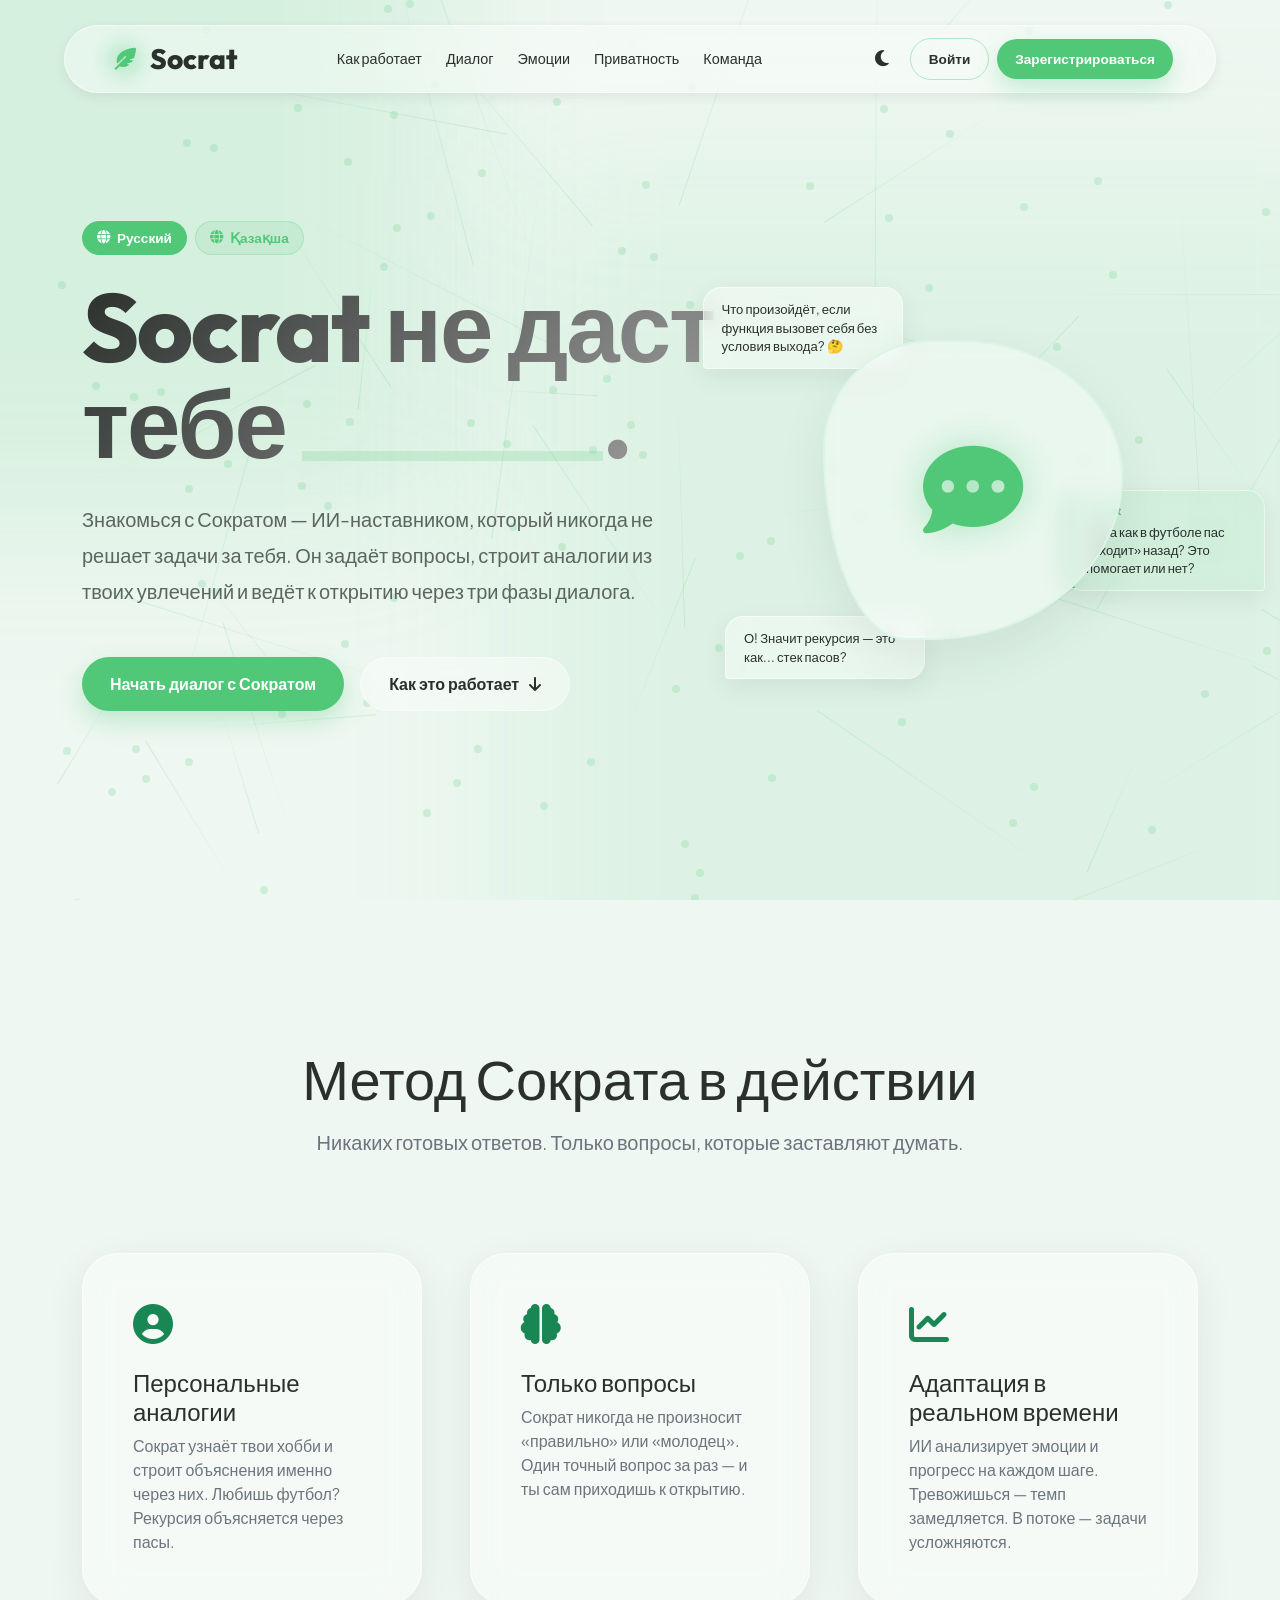
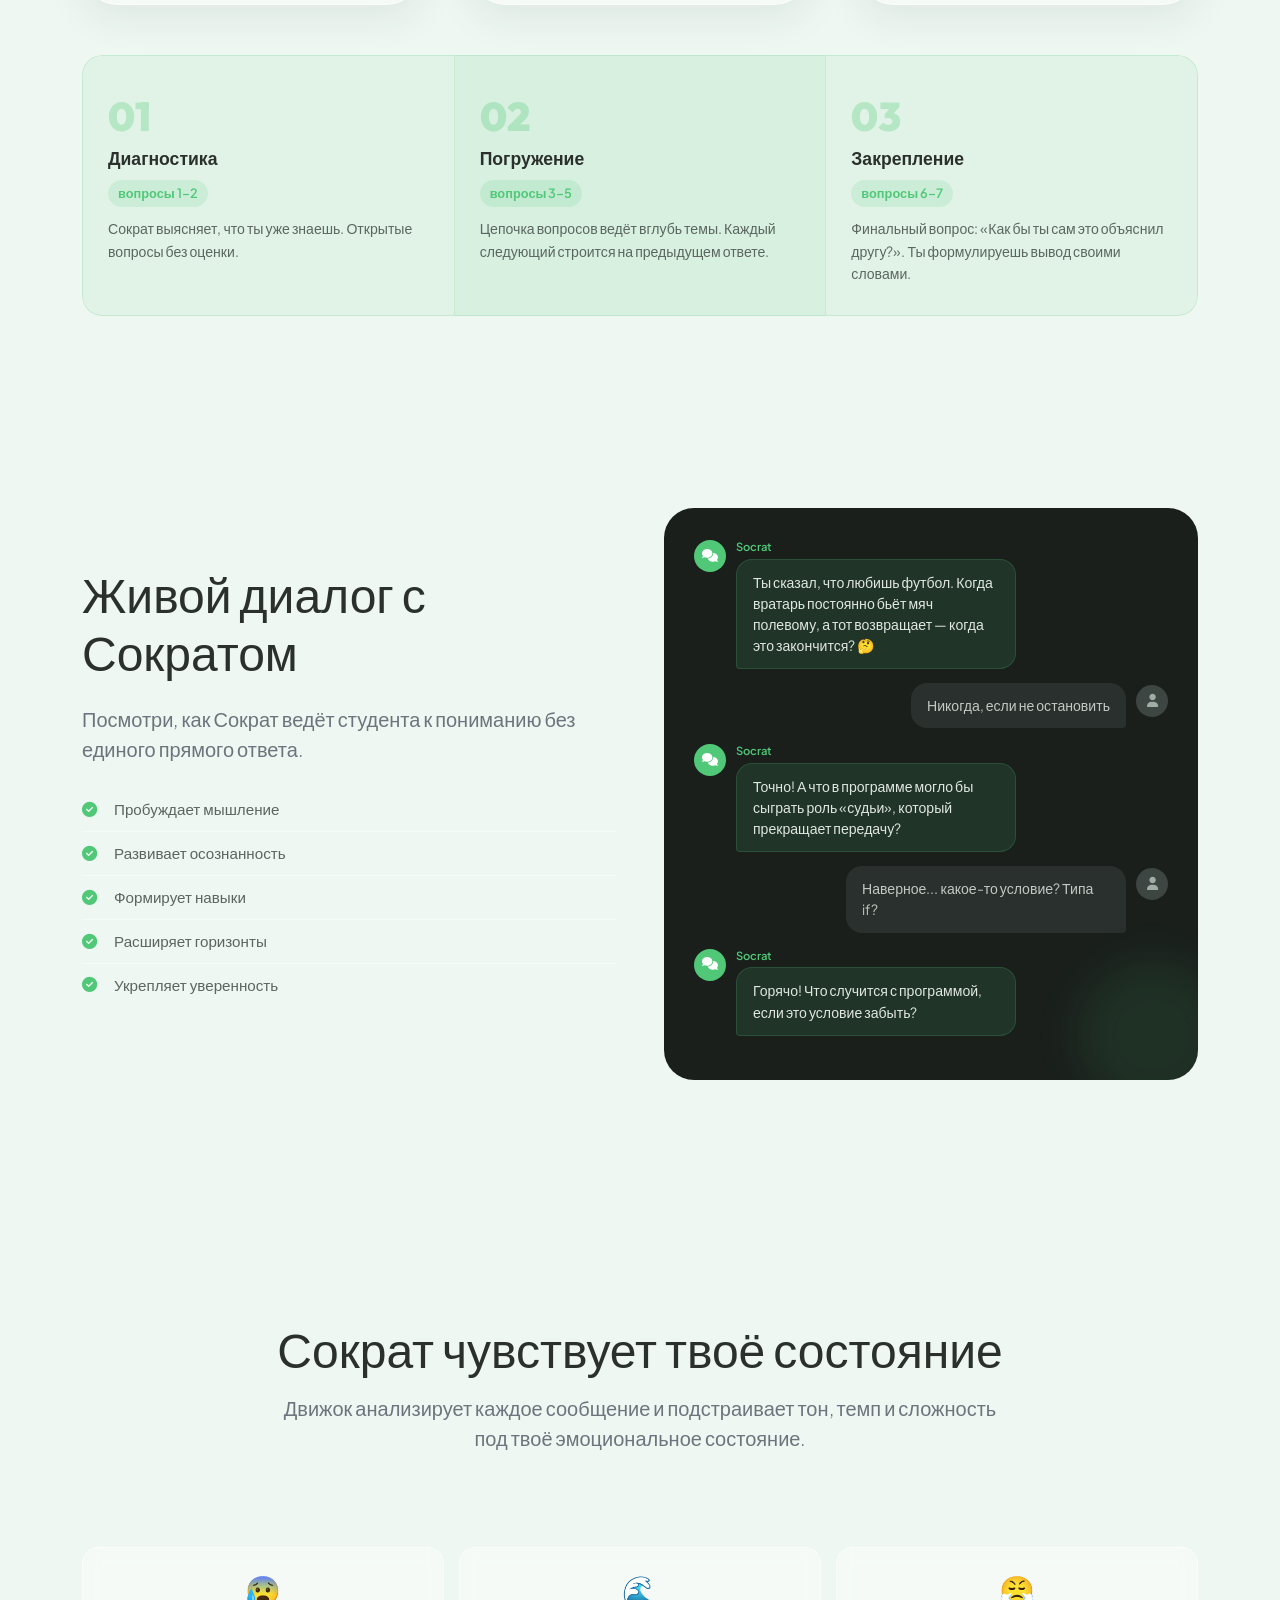
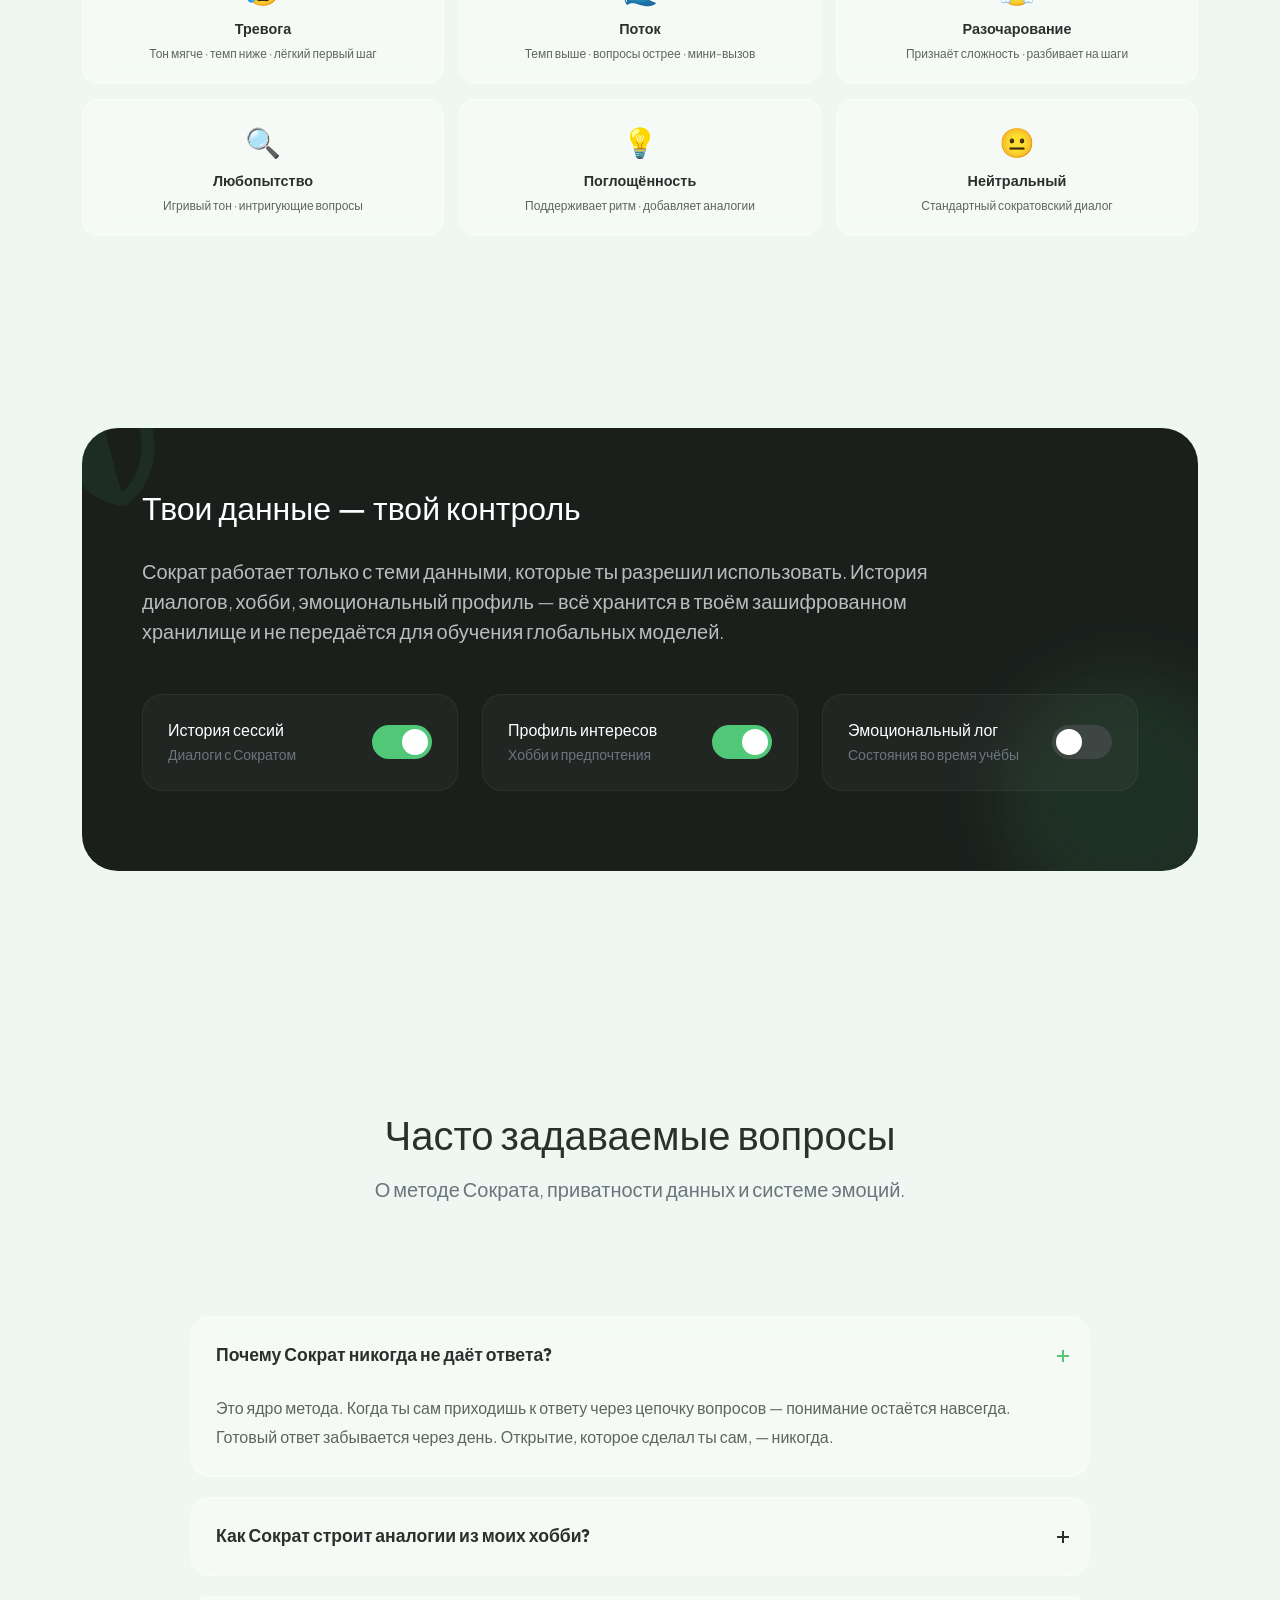
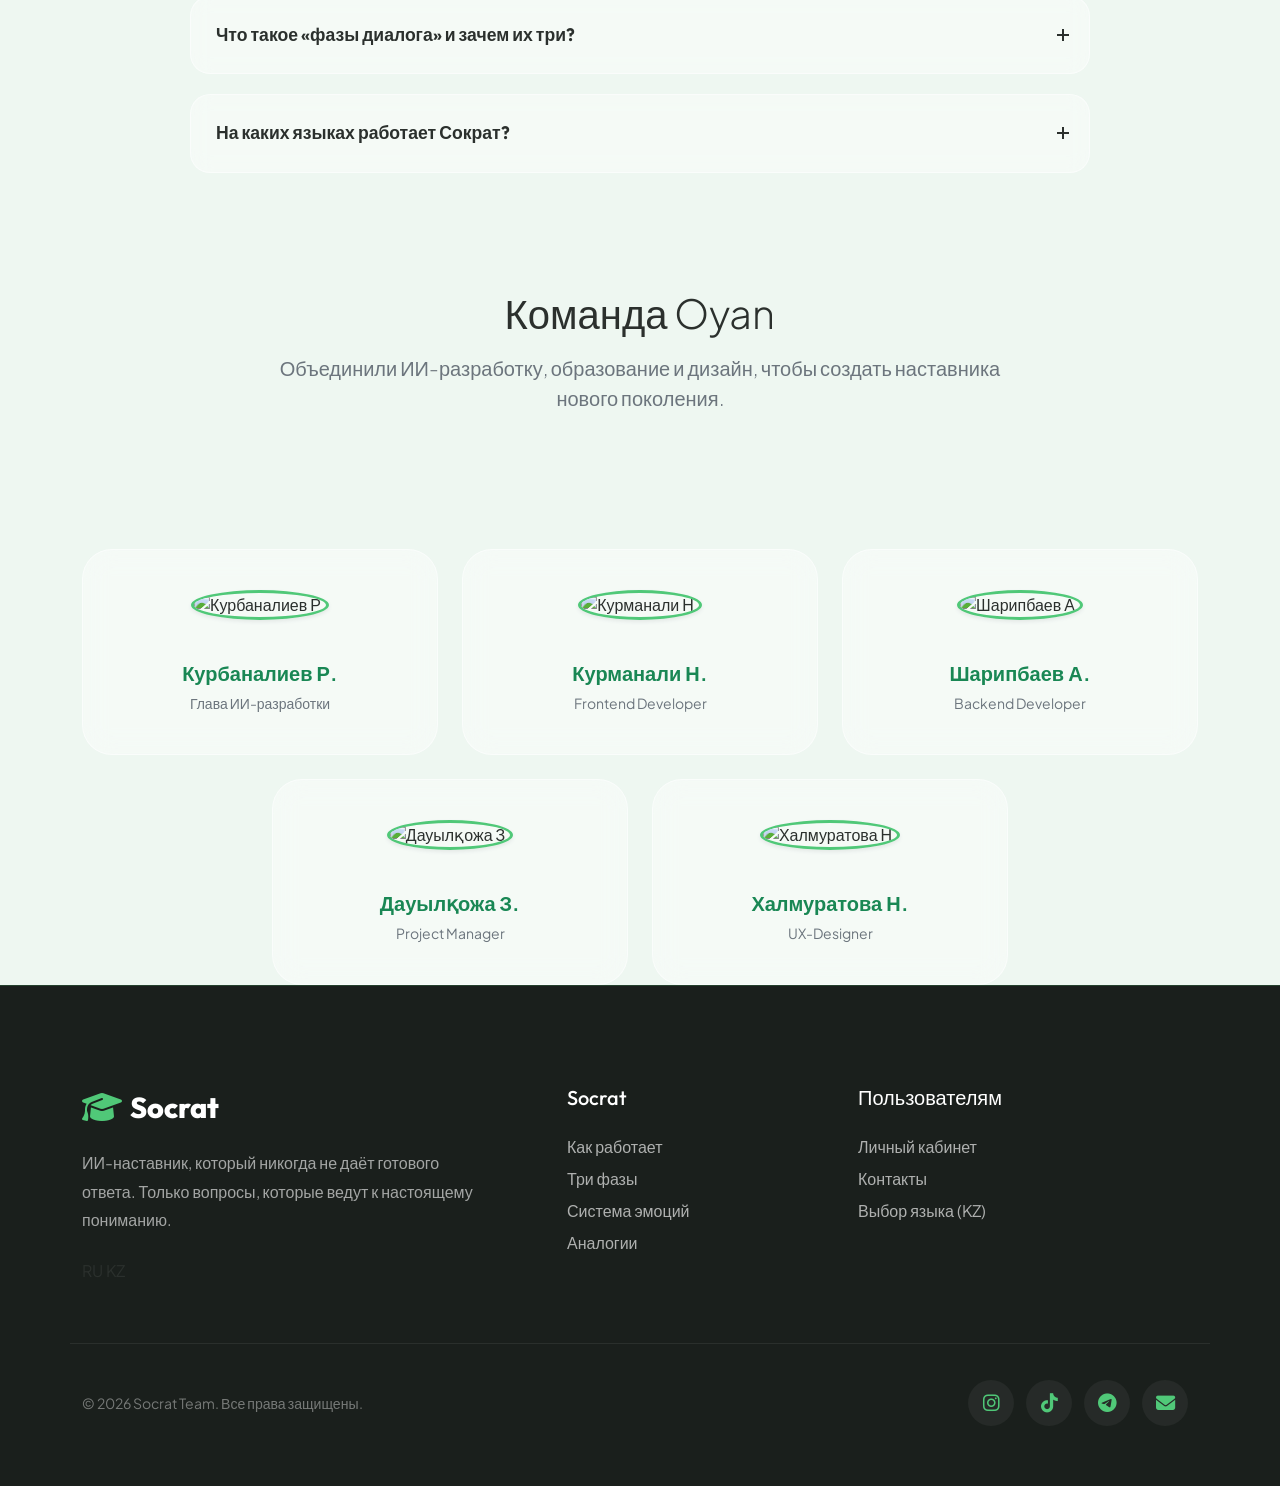
==== index.html @ cd93e245 "Update index.html" ====
<!DOCTYPE html>
<html lang="ru" data-lang="ru">
<head>
    <meta charset="UTF-8">
    <meta name="viewport" content="width=device-width, initial-scale=1.0">
    <title>Socrat — Наставник, который никогда не даст готового ответа</title>
    <script>(function(){const t=localStorage.getItem('socrat-theme')||'light';document.documentElement.setAttribute('data-theme',t);})()</script>

    <link rel="preconnect" href="https://fonts.googleapis.com">
    <link rel="preconnect" href="https://fonts.gstatic.com" crossorigin>
    <link href="https://fonts.googleapis.com/css2?family=Outfit:wght@300;400;500;600;700;800;900&family=Plus+Jakarta+Sans:wght@300;400;500;600;700&display=swap" rel="stylesheet">

    <link href="https://cdn.jsdelivr.net/npm/bootstrap@5.3.0/dist/css/bootstrap.min.css" rel="stylesheet">
    <link rel="stylesheet" href="https://cdnjs.cloudflare.com/ajax/libs/font-awesome/6.4.0/css/all.min.css">
    <link href="https://unpkg.com/aos@2.3.1/dist/aos.css" rel="stylesheet">
    <link rel="stylesheet" href="css/styles.css">
</head>
<body>

<div id="bg-neural-canvas">
    <div class="blob blob-1"></div>
    <div class="blob blob-2"></div>
</div>

<div class="modal-overlay" id="auth-modal">
    <div class="modal-box">
        <button class="modal-close" onclick="closeModal()"><i class="fa-solid fa-xmark"></i></button>

        <div class="modal-tabs">
            <button class="modal-tab active" onclick="switchTab('login')">
                <span data-lang-ru>Войти</span><span data-lang-kz>Кіру</span>
            </button>
            <button class="modal-tab" onclick="switchTab('register')">
                <span data-lang-ru>Зарегистрироваться</span><span data-lang-kz>Тіркелу</span>
            </button>
        </div>

        <div class="modal-form-section active" id="tab-login">
            <div class="modal-title"><span data-lang-ru>Добро пожаловать</span><span data-lang-kz>Қош келдіңіз</span> 👋</div>
            <div class="modal-sub"><span data-lang-ru>Войдите, чтобы продолжить диалог с Сократом</span><span data-lang-kz>Сократпен диалогты жалғастыру үшін кіріңіз</span></div>
            <div class="form-group">
                <label><span data-lang-ru>Email</span><span data-lang-kz>Email</span></label>
                <input type="email" class="form-input" placeholder="you@example.com">
            </div>
            <div class="form-group">
                <label><span data-lang-ru>Пароль</span><span data-lang-kz>Құпиясөз</span></label>
                <input type="password" class="form-input" placeholder="••••••••">
            </div>
            <button class="btn-elite-base btn-primary-elite w-100 justify-content-center mt-2">
                <span data-lang-ru>Войти</span><span data-lang-kz>Кіру</span>
            </button>
            <div class="divider-or"><span data-lang-ru>или</span><span data-lang-kz>немесе</span></div>
            <button class="btn-google">
                <i class="fa-brands fa-google" style="color:#DB4437;font-size:1.1rem;"></i>
                <span data-lang-ru>Войти через Google</span><span data-lang-kz>Google арқылы кіру</span>
            </button>
        </div>

        <div class="modal-form-section" id="tab-register">
            <div class="modal-title"><span data-lang-ru>Создать аккаунт</span><span data-lang-kz>Аккаунт жасау</span> 🚀</div>
            <div class="modal-sub"><span data-lang-ru>Зарегистрируйтесь, чтобы начать учиться с Сократом</span><span data-lang-kz>Сократпен оқуды бастау үшін тіркеліңіз</span></div>
            <div class="form-group">
                <label><span data-lang-ru>Имя</span><span data-lang-kz>Аты</span></label>
                <input type="text" class="form-input" placeholder="Алия">
            </div>
            <div class="form-group">
                <label><span data-lang-ru>Email</span><span data-lang-kz>Email</span></label>
                <input type="email" class="form-input" placeholder="you@example.com">
            </div>
            <div class="form-group">
                <label><span data-lang-ru>Пароль</span><span data-lang-kz>Құпиясөз</span></label>
                <input type="password" class="form-input" placeholder="••••••••">
            </div>
            <button class="btn-elite-base btn-primary-elite w-100 justify-content-center mt-2">
                <span data-lang-ru>Зарегистрироваться</span><span data-lang-kz>Тіркелу</span>
            </button>
            <div class="divider-or"><span data-lang-ru>или</span><span data-lang-kz>немесе</span></div>
            <button class="btn-google">
                <i class="fa-brands fa-google" style="color:#DB4437;font-size:1.1rem;"></i>
                <span data-lang-ru>Зарегистрироваться через Google</span><span data-lang-kz>Google арқылы тіркелу</span>
            </button>
        </div>
    </div>
</div>

<nav class="navbar-floating" id="floating-navbar">
    <div class="container-fluid d-flex align-items-center justify-content-between gap-2">
        <a href="#" class="navbar-brand">
            <div class="logo-icon-wrapper me-2" style="position: relative; display: inline-flex; align-items: center; justify-content: center; width: 35px; height: 35px;">
                <div class="logo-icon-bg" style="position: absolute; width: 100%; height: 100%; background: var(--emerald); filter: blur(10px); opacity: 0.3; border-radius: 50%; animation: pulse 2s infinite;"></div>
                <i class="fas fa-feather-pointed" style="font-size: 22px; color: var(--emerald); position: relative; z-index: 2;"></i>
            </div>
            <span class="brand-text gradient-text fw-500 fs-3">Socrat</span>
        </a>

        <div class="d-none d-lg-flex nav-links">
            <a href="#how" class="nav-link-elite">
                <span data-lang-ru>Как работает</span><span data-lang-kz>Қалай жұмыс істейді</span>
            </a>
            <a href="#socrat" class="nav-link-elite">
                <span data-lang-ru>Диалог</span><span data-lang-kz>Диалог</span>
            </a>
            <a href="#emotions" class="nav-link-elite">
                <span data-lang-ru>Эмоции</span><span data-lang-kz>Эмоциялар</span>
            </a>
            <a href="#privacy" class="nav-link-elite">
                <span data-lang-ru>Приватность</span><span data-lang-kz>Құпиялылық</span>
            </a>
            <a href="#team" class="nav-link-elite">
                <span data-lang-ru>Команда</span><span data-lang-kz>Команда</span>
            </a>
        </div>

        <div class="d-flex align-items-center gap-2">
            <button class="icon-btn" id="theme-toggle"><i class="fa-solid fa-moon"></i></button>

            <button class="btn-elite-base btn-outline-elite d-none d-sm-flex" style="padding:10px 18px;font-size:0.85rem;" onclick="openModal('login')">
                <span data-lang-ru>Войти</span><span data-lang-kz>Кіру</span>
            </button>
            <button class="btn-elite-base btn-primary-elite" style="padding:10px 18px;font-size:0.85rem;" onclick="openModal('register')">
                <span data-lang-ru>Зарегистрироваться</span><span data-lang-kz>Тіркелу</span>
            </button>
        </div>
    </div>
</nav>

<section class="hero-viewport-elite">
    <div class="container">
        <div class="row align-items-center">
            <div class="col-lg-7" data-aos="fade-right">

                <div class="d-flex gap-2 mb-4 flex-wrap">
                    <button class="lang-badge lang-badge-btn" id="btn-ru" onclick="setLang('ru')">
                        <i class="fa-solid fa-globe"></i> Русский
                    </button>
                    <button class="lang-badge lang-badge-btn" id="btn-kz" onclick="setLang('kz')">
                        <i class="fa-solid fa-globe"></i> Қазақша
                    </button>
                </div>

                <h1 class="hero-headline-elite">
                    <span data-lang-ru class="lang-block">Socrat не даст<br>тебе <span class="hero-accent">ответа</span>.</span>
                    <span data-lang-kz class="lang-block">Socrat саған<br><span class="hero-accent">жауап</span> бермейді.</span>
                </h1>
                <p class="fs-5 mb-5 hero-content-desc" style="color:var(--text-secondary);max-width:620px;line-height:1.8;">
                    <span data-lang-ru>Знакомься с Сократом — ИИ-наставником, который никогда не решает задачи за тебя. Он задаёт вопросы, строит аналогии из твоих увлечений и ведёт к открытию через три фазы диалога.</span>
                    <span data-lang-kz>Сократпен танысыңыз — сіздің орныңызға ешқашан есептерді шешпейтін ЖИ-тәлімгер. Ол сұрақтар қояды, хоббиіңізден ұқсастықтар жасайды және үш фаза арқылы жаңалыққа жетелейді.</span>
                </p>

                <div class="d-flex flex-wrap gap-3 mb-5">
                    <button class="btn-elite-base btn-primary-elite" onclick="openModal('register')" style="font-size:1rem;">
                        <span data-lang-ru>Начать диалог с Сократом</span><span data-lang-kz>Сократпен диалог бастау</span>
                    </button>
                    <a href="#how" class="btn-elite-base btn-secondary-elite" style="font-size:1rem;">
                        <span data-lang-ru>Как это работает</span><span data-lang-kz>Қалай жұмыс істейді</span>
                        <i class="fa-solid fa-arrow-down"></i>
                    </a>
                </div>

            </div>

            <div class="col-lg-5" data-aos="zoom-in">
                <div class="visual-container-ai-visual mx-auto" style="position:relative;">
                    <div class="chat-bubble-float bubble-1">
                        <span data-lang-ru>Что произойдёт, если функция вызовет себя без условия выхода? 🤔</span>
                        <span data-lang-kz>Шығу шарты жоқ функция өзін шақырса не болады? 🤔</span>
                    </div>
                    <div class="chat-bubble-float socrat bubble-2">
                        <div class="socrat-name">Socrat</div>
                        <span data-lang-ru>Хм, а как в футболе пас «уходит» назад? Это помогает или нет?</span>
                        <span data-lang-kz>Футболда пас «артқа» кетсе не болады? Бұл көмектеседі ме?</span>
                    </div>
                    <div class="chat-bubble-float bubble-3">
                        <span data-lang-ru>О! Значит рекурсия — это как... стек пасов?</span>
                        <span data-lang-kz>О! Демек рекурсия — бұл... пастар стегі?</span>
                    </div>
                    <div class="visual-core-visual-core" id="ai-visual-core">
                        <div class="neural-grid-visual-grid">
                            <i class="fa-solid fa-comment-dots"></i>
                        </div>
                    </div>
                </div>
            </div>
        </div>
    </div>
</section>

<section id="how" class="py-5 mt-5">
    <div class="container py-5">
        <div class="row text-center justify-content-center" data-aos="fade-up">
            <div class="col-lg-8 mb-4">
                <h2 class="display-4 fw-800">
                    <span data-lang-ru>Метод Сократа в действии</span>
                    <span data-lang-kz>Сократ әдісі іс жүзінде</span>
                </h2>
                <p class="text-secondary lead mt-3">
                    <span data-lang-ru>Никаких готовых ответов. Только вопросы, которые заставляют думать.</span>
                    <span data-lang-kz>Ешқандай дайын жауап жоқ. Тек ойландыратын сұрақтар.</span>
                </p>
            </div>
        </div>

        <div class="row g-5 mt-2">
            <div class="col-md-4" data-aos="fade-up" data-aos-delay="100">
                <div class="glass-card-elite h-100">
                    <i class="fa-solid fa-user-circle fs-1 text-success mb-4"></i>
                    <h4><span data-lang-ru>Персональные аналогии</span><span data-lang-kz>Жеке ұқсастықтар</span></h4>
                    <p class="text-secondary mb-0">
                        <span data-lang-ru>Сократ узнаёт твои хобби и строит объяснения именно через них. Любишь футбол? Рекурсия объясняется через пасы.</span>
                        <span data-lang-kz>Сократ хоббиіңізді біліп, түсіндірмелерді сол арқылы жасайды. Футболды жақсы көресіз бе? Рекурсия пас арқылы түсіндіріледі.</span>
                    </p>
                </div>
            </div>
            <div class="col-md-4" data-aos="fade-up" data-aos-delay="200">
                <div class="glass-card-elite h-100">
                    <i class="fa-solid fa-brain fs-1 text-success mb-4"></i>
                    <h4><span data-lang-ru>Только вопросы</span><span data-lang-kz>Тек сұрақтар</span></h4>
                    <p class="text-secondary mb-0">
                        <span data-lang-ru>Сократ никогда не произносит «правильно» или «молодец». Один точный вопрос за раз — и ты сам приходишь к открытию.</span>
                        <span data-lang-kz>Сократ ешқашан «дұрыс» немесе «жарайсың» демейді. Бір нақты сұрақ — және сіз өзіңіз жаңалыққа жетесіз.</span>
                    </p>
                </div>
            </div>
            <div class="col-md-4" data-aos="fade-up" data-aos-delay="300">
                <div class="glass-card-elite h-100">
                    <i class="fa-solid fa-chart-line fs-1 text-success mb-4"></i>
                    <h4><span data-lang-ru>Адаптация в реальном времени</span><span data-lang-kz>Нақты уақытта бейімделу</span></h4>
                    <p class="text-secondary mb-0">
                        <span data-lang-ru>ИИ анализирует эмоции и прогресс на каждом шаге. Тревожишься — темп замедляется. В потоке — задачи усложняются.</span>
                        <span data-lang-kz>ЖИ әр қадамда эмоция мен прогрессті талдайды. Алаңдасаңыз — қарқын баяулайды. Ағында болсаңыз — тапсырмалар күрделенеді.</span>
                    </p>
                </div>
            </div>
        </div>

        <div data-aos="fade-up" data-aos-delay="100">
            <div class="phase-strip">
                <div class="phase-block">
                    <div class="phase-num">01</div>
                    <div class="phase-label"><span data-lang-ru>Диагностика</span><span data-lang-kz>Диагностика</span></div>
                    <div class="phase-questions"><span data-lang-ru>вопросы 1–2</span><span data-lang-kz>сұрақтар 1–2</span></div>
                    <div class="phase-desc"><span data-lang-ru>Сократ выясняет, что ты уже знаешь. Открытые вопросы без оценки.</span><span data-lang-kz>Сократ сіздің не білетіңізді анықтайды. Бағасыз ашық сұрақтар.</span></div>
                </div>
                <div class="phase-block">
                    <div class="phase-num">02</div>
                    <div class="phase-label"><span data-lang-ru>Погружение</span><span data-lang-kz>Тереңдеу</span></div>
                    <div class="phase-questions"><span data-lang-ru>вопросы 3–5</span><span data-lang-kz>сұрақтар 3–5</span></div>
                    <div class="phase-desc"><span data-lang-ru>Цепочка вопросов ведёт вглубь темы. Каждый следующий строится на предыдущем ответе.</span><span data-lang-kz>Сұрақтар тізбегі тақырыпқа тереңдетеді. Әр келесісі алдыңғы жауапқа негізделеді.</span></div>
                </div>
                <div class="phase-block">
                    <div class="phase-num">03</div>
                    <div class="phase-label"><span data-lang-ru>Закрепление</span><span data-lang-kz>Бекіту</span></div>
                    <div class="phase-questions"><span data-lang-ru>вопросы 6–7</span><span data-lang-kz>сұрақтар 6–7</span></div>
                    <div class="phase-desc"><span data-lang-ru>Финальный вопрос: «Как бы ты сам это объяснил другу?». Ты формулируешь вывод своими словами.</span><span data-lang-kz>Соңғы сұрақ: «Сіз мұны досыңызға қалай түсіндірер едіңіз?». Қорытындыны өз сөзіңізбен жасайсыз.</span></div>
                </div>
            </div>
        </div>
    </div>
</section>

<section id="socrat" class="py-5">
    <div class="container py-5">
        <div class="row g-5 align-items-center">
            <div class="col-lg-6" data-aos="fade-right">
                <h2 class="display-5 fw-800">
                    <span data-lang-ru>Живой диалог с Сократом</span>
                    <span data-lang-kz>Сократпен тірі диалог</span>
                </h2>
                <p class="fs-5 text-secondary lead mt-4 mb-4">
                    <span data-lang-ru>Посмотри, как Сократ ведёт студента к пониманию без единого прямого ответа.</span>
                    <span data-lang-kz>Сократтың түсінуге қалай жетелейтінін қараңыз — бірде-бір тура жауапсыз.</span>
                </p>
                <ul class="prohibition-list">
                    <li><i class="fa-solid fa-circle-check" style="color: var(--emerald);"></i><span data-lang-ru>Пробуждает мышление</span><span data-lang-kz>Ой-өрісті оятады</span></li>
                    <li><i class="fa-solid fa-circle-check" style="color: var(--emerald);"></i><span data-lang-ru>Развивает осознанность</span><span data-lang-kz>Саналылықты дамытады</span></li>
                    <li><i class="fa-solid fa-circle-check" style="color: var(--emerald);"></i><span data-lang-ru>Формирует навыки</span><span data-lang-kz>Дағдыларды қалыптастырады</span></li>
                    <li><i class="fa-solid fa-circle-check" style="color: var(--emerald);"></i><span data-lang-ru>Расширяет горизонты</span><span data-lang-kz>Көзқарасты кеңейтеді</span></li>
                    <li><i class="fa-solid fa-circle-check" style="color: var(--emerald);"></i><span data-lang-ru>Укрепляет уверенность</span><span data-lang-kz>Өзіне деген сенімділікті арттырады</span></li>
                </ul>
            </div>
            <div class="col-lg-6" data-aos="fade-left">
                <div class="chat-demo-wrap">
                    <div class="chat-msg">
                        <div class="chat-avatar socrat-av"><i class="fa-solid fa-comments"></i></div>
                        <div>
                            <div class="socrat-name">Socrat</div>
                            <div class="chat-bubble socrat-bubble">
                                <span data-lang-ru>Ты сказал, что любишь футбол. Когда вратарь постоянно бьёт мяч полевому, а тот возвращает — когда это закончится? 🤔</span>
                                <span data-lang-kz>Сіз футболды жақсы көресіз дедіңіз. Қақпашы доп ұрып, далалық ойыншы қайтарса — бұл қашан аяқталады? 🤔</span>
                            </div>
                        </div>
                    </div>
                    <div class="chat-msg user">
                        <div class="chat-avatar user-av"><i class="fa-solid fa-user"></i></div>
                        <div><div class="chat-bubble user-bubble">
                            <span data-lang-ru>Никогда, если не остановить</span>
                            <span data-lang-kz>Ешқашан, тоқтатпаса</span>
                        </div></div>
                    </div>
                    <div class="chat-msg">
                        <div class="chat-avatar socrat-av"><i class="fa-solid fa-comments"></i></div>
                        <div>
                            <div class="socrat-name">Socrat</div>
                            <div class="chat-bubble socrat-bubble">
                                <span data-lang-ru>Точно! А что в программе могло бы сыграть роль «судьи», который прекращает передачу?</span>
                                <span data-lang-kz>Дәл солай! Бағдарламада берудіні тоқтататын «төреші» рөлін не атқара алады?</span>
                            </div>
                        </div>
                    </div>
                    <div class="chat-msg user">
                        <div class="chat-avatar user-av"><i class="fa-solid fa-user"></i></div>
                        <div><div class="chat-bubble user-bubble">
                            <span data-lang-ru>Наверное... какое-то условие? Типа if?</span>
                            <span data-lang-kz>Мүмкін... қандай да бір шарт? Мысалы if?</span>
                        </div></div>
                    </div>
                    <div class="chat-msg">
                        <div class="chat-avatar socrat-av"><i class="fa-solid fa-comments"></i></div>
                        <div>
                            <div class="socrat-name">Socrat</div>
                            <div class="chat-bubble socrat-bubble">
                                <span data-lang-ru>Горячо! Что случится с программой, если это условие забыть?</span>
                                <span data-lang-kz>Жылы! Бұл шарт ұмытылса бағдарламаға не болады?</span>
                            </div>
                        </div>
                    </div>
                </div>
            </div>
        </div>
    </div>
</section>

<section id="emotions" class="py-5 mt-5">
    <div class="container py-5">
        <div class="row text-center justify-content-center" data-aos="fade-up">
            <div class="col-lg-8 mb-5">
                <h2 class="display-5 fw-800">
                    <span data-lang-ru>Сократ чувствует твоё состояние</span>
                    <span data-lang-kz>Сократ сіздің жағдайыңызды сезеді</span>
                </h2>
                <p class="text-secondary lead mt-3">
                    <span data-lang-ru>Движок анализирует каждое сообщение и подстраивает тон, темп и сложность под твоё эмоциональное состояние.</span>
                    <span data-lang-kz>Қозғалтқыш әр хабарламаны талдап, тонды, қарқынды және күрделілікті эмоционалдық жағдайыңызға бейімдейді.</span>
                </p>
            </div>
        </div>
        <div class="emotion-grid" data-aos="fade-up" data-aos-delay="100">
            <div class="emotion-card"><div class="emotion-icon">😰</div><div class="emotion-name"><span data-lang-ru>Тревога</span><span data-lang-kz>Алаңдаушылық</span></div><div class="emotion-tone"><span data-lang-ru>Тон мягче · темп ниже · лёгкий первый шаг</span><span data-lang-kz>Жұмсақ тон · баяу қарқын · жеңіл бірінші қадам</span></div></div>
            <div class="emotion-card"><div class="emotion-icon">🌊</div><div class="emotion-name"><span data-lang-ru>Поток</span><span data-lang-kz>Ағын</span></div><div class="emotion-tone"><span data-lang-ru>Темп выше · вопросы острее · мини-вызов</span><span data-lang-kz>Жоғары қарқын · өткір сұрақтар · мини-сын</span></div></div>
            <div class="emotion-card"><div class="emotion-icon">😤</div><div class="emotion-name"><span data-lang-ru>Разочарование</span><span data-lang-kz>Көңілсіздік</span></div><div class="emotion-tone"><span data-lang-ru>Признаёт сложность · разбивает на шаги</span><span data-lang-kz>Күрделілікті мойындайды · қадамдарға бөледі</span></div></div>
            <div class="emotion-card"><div class="emotion-icon">🔍</div><div class="emotion-name"><span data-lang-ru>Любопытство</span><span data-lang-kz>Қызығушылық</span></div><div class="emotion-tone"><span data-lang-ru>Игривый тон · интригующие вопросы</span><span data-lang-kz>Ойнақы тон · интригалы сұрақтар</span></div></div>
            <div class="emotion-card"><div class="emotion-icon">💡</div><div class="emotion-name"><span data-lang-ru>Поглощённость</span><span data-lang-kz>Беріліс</span></div><div class="emotion-tone"><span data-lang-ru>Поддерживает ритм · добавляет аналогии</span><span data-lang-kz>Ырғақты ұстайды · ұқсастықтар қосады</span></div></div>
            <div class="emotion-card"><div class="emotion-icon">😐</div><div class="emotion-name"><span data-lang-ru>Нейтральный</span><span data-lang-kz>Бейтарап</span></div><div class="emotion-tone"><span data-lang-ru>Стандартный сократовский диалог</span><span data-lang-kz>Стандартты Сократ диалогы</span></div></div>
        </div>
    </div>
</section>

<section id="privacy" class="py-5">
    <div class="container py-5">
        <div class="data-control-panel-control-panel" data-aos="flip-up">
            <i class="fa-solid fa-shield-halved" style="font-size:100px;color:var(--emerald);position:absolute;top:-20px;left:-20px;opacity:0.08;transform:rotate(-15deg);"></i>
            <div class="row align-items-center">
                <div class="col-lg-10">
                    <h2><span data-lang-ru>Твои данные — твой контроль</span><span data-lang-kz>Деректеріңіз — сіздің бақылауыңыз</span></h2>
                    <p class="lead" style="color:rgba(255,255,255,0.7);margin-bottom:0;">
                        <span data-lang-ru>Сократ работает только с теми данными, которые ты разрешил использовать. История диалогов, хобби, эмоциональный профиль — всё хранится в твоём зашифрованном хранилище и не передаётся для обучения глобальных моделей.</span>
                        <span data-lang-kz>Сократ тек сіз рұқсат берген деректермен жұмыс жасайды. Диалог тарихы, хобби, эмоционалдық профиль — бәрі шифрланған қоймада сақталады және жаһандық модельдерді оқыту үшін берілмейді.</span>
                    </p>
                </div>
            </div>
            <div class="row mt-5">
                <div class="col-md-6 col-lg-4">
                    <div class="data-permission-item-permission-item">
                        <div><h6 class="text-white mb-1"><span data-lang-ru>История сессий</span><span data-lang-kz>Сессия тарихы</span></h6><p class="small text-secondary mb-0"><span data-lang-ru>Диалоги с Сократом</span><span data-lang-kz>Сократпен диалогтар</span></p></div>
                        <label class="control-switch"><input type="checkbox" checked><span class="control-slider"></span></label>
                    </div>
                </div>
                <div class="col-md-6 col-lg-4">
                    <div class="data-permission-item-permission-item">
                        <div><h6 class="text-white mb-1"><span data-lang-ru>Профиль интересов</span><span data-lang-kz>Қызығушылықтар профилі</span></h6><p class="small text-secondary mb-0"><span data-lang-ru>Хобби и предпочтения</span><span data-lang-kz>Хобби және қалаулар</span></p></div>
                        <label class="control-switch"><input type="checkbox" checked><span class="control-slider"></span></label>
                    </div>
                </div>
                <div class="col-md-6 col-lg-4">
                    <div class="data-permission-item-permission-item">
                        <div><h6 class="text-white mb-1"><span data-lang-ru>Эмоциональный лог</span><span data-lang-kz>Эмоционалдық лог</span></h6><p class="small text-secondary mb-0"><span data-lang-ru>Состояния во время учёбы</span><span data-lang-kz>Оқу кезіндегі жағдайлар</span></p></div>
                        <label class="control-switch"><input type="checkbox"><span class="control-slider"></span></label>
                    </div>
                </div>
            </div>
        </div>
    </div>
</section>

<section class="py-5 mt-5">
    <div class="container py-5">
        <div class="row mb-5 text-center justify-content-center" data-aos="fade-up">
            <div class="col-lg-8 mb-5">
                <h2 class="display-6 fw-800"><span data-lang-ru>Часто задаваемые вопросы</span><span data-lang-kz>Жиі қойылатын сұрақтар</span></h2>
                <p class="text-secondary lead mt-3"><span data-lang-ru>О методе Сократа, приватности данных и системе эмоций.</span><span data-lang-kz>Сократ әдісі, деректер құпиялылығы және эмоция жүйесі туралы.</span></p>
            </div>
        </div>
        <div class="faq-accordion-custom-faq-accordion mt-4" data-aos="fade-up">
            <div class="faq-item-faq-item faq-item-active-faq-item-active">
                <div class="faq-header-faq-header"><span data-lang-ru>Почему Сократ никогда не даёт ответа?</span><span data-lang-kz>Неліктен Сократ ешқашан жауап бермейді?</span></div>
                <div class="faq-body-faq-body"><span data-lang-ru>Это ядро метода. Когда ты сам приходишь к ответу через цепочку вопросов — понимание остаётся навсегда. Готовый ответ забывается через день. Открытие, которое сделал ты сам, — никогда.</span><span data-lang-kz>Бұл әдістің өзегі. Сұрақтар тізбегі арқылы жауапқа өзіңіз келгенде — түсіну мәңгі қалады. Дайын жауап бір күннен кейін ұмытылады. Өзіңіз жасаған жаңалық — ешқашан.</span></div>
            </div>
            <div class="faq-item-faq-item">
                <div class="faq-header-faq-header"><span data-lang-ru>Как Сократ строит аналогии из моих хобби?</span><span data-lang-kz>Сократ хоббиімнен ұқсастықтарды қалай жасайды?</span></div>
                <div class="faq-body-faq-body"><span data-lang-ru>При регистрации ты указываешь интересы и увлечения. Движок Сократа использует эти данные при формировании каждого вопроса: если ты любишь готовить — алгоритмы объясняются через рецепты, если занимаешься спортом — через тактику.</span><span data-lang-kz>Тіркелу кезінде қызығушылықтарыңызды көрсетесіз. Сократ қозғалтқышы осы деректерді әр сұрақта қолданады: тамақ дайындауды ұнатсаңыз — алгоритмдер рецепт арқылы, спортпен айналыссаңыз — тактика арқылы түсіндіріледі.</span></div>
            </div>
            <div class="faq-item-faq-item">
                <div class="faq-header-faq-header"><span data-lang-ru>Что такое «фазы диалога» и зачем их три?</span><span data-lang-kz>«Диалог фазалары» дегеніміз не және неліктен үшеу?</span></div>
                <div class="faq-body-faq-body"><span data-lang-ru>Три фазы — Диагностика (1–2), Погружение (3–5) и Закрепление (6–7) — воспроизводят естественный цикл обучения. Максимум 7 вопросов на сессию: этого достаточно для глубокого понимания одной концепции.</span><span data-lang-kz>Үш фаза — Диагностика (1–2), Тереңдеу (3–5) және Бекіту (6–7) — оқытудың табиғи циклін қайталайды. Сессияға максимум 7 сұрақ: бір концепцияны терең түсіну үшін бұл жеткілікті.</span></div>
            </div>
            <div class="faq-item-faq-item">
                <div class="faq-header-faq-header"><span data-lang-ru>На каких языках работает Сократ?</span><span data-lang-kz>Сократ қандай тілдерде жұмыс жасайды?</span></div>
                <div class="faq-body-faq-body"><span data-lang-ru>Сократ полностью поддерживает русский и казахский языки. Выбери язык в профиле, и все вопросы, аналогии и реакции будут на нём.</span><span data-lang-kz>Сократ орыс және қазақ тілдерін толық қолдайды. Профильде тілді таңдаңыз, барлық сұрақтар, ұқсастықтар және реакциялар сол тілде болады.</span></div>
            </div>
        </div>
    </div>
</section>

<section id="team" class="premium-team-elite-team-elite">
    <div class="container">
        <div class="row mb-5 text-center justify-content-center" data-aos="fade-up">
            <div class="col-lg-8 mb-5">
                <h2 class="display-6 fw-800"><span data-lang-ru>Команда Oyan</span><span data-lang-kz>Oyan командасы</span></h2>
                <p class="text-secondary lead mt-3"><span data-lang-ru>Объединили ИИ-разработку, образование и дизайн, чтобы создать наставника нового поколения.</span><span data-lang-kz>Жаңа буын тәлімгерін жасау үшін ЖИ-дамытуды, білімді және дизайнды біріктірдік.</span></p>
            </div>
        </div>
        <div class="row g-4 mt-4 justify-content-center">
            <div class="col-md-4" data-aos="fade-up" data-aos-delay="100">
                <div class="premium-team-item-team-item h-100 text-center">
                    <div class="avatar-wrapper mb-3">
                        <img src="./images/rauf.jpeg" alt="Курбаналиев Р." class="rounded-circle shadow-sm" style="width: 120px; height: 120px; object-fit: cover; border: 3px solid var(--emerald);">
                    </div>
                    <h5 class="fw-bold text-success">Курбаналиев Р.</h5>
                    <p class="small text-secondary mb-0">
                        <span data-lang-ru>Глава ИИ-разработки</span>
                        <span data-lang-kz>ЖИ-дамытудың жетекшісі</span>
                    </p>
                </div>
            </div>

            <div class="col-md-4" data-aos="fade-up" data-aos-delay="200">
                <div class="premium-team-item-team-item h-100 text-center">
                    <div class="avatar-wrapper mb-3">
                        <img src="./images/nurda.jpeg" alt="Курманали Н." class="rounded-circle shadow-sm" style="width: 120px; height: 120px; object-fit: cover; border: 3px solid var(--emerald);">
                    </div>
                    <h5 class="fw-bold text-success">Курманали Н.</h5>
                    <p class="small text-secondary mb-0">Frontend Developer</p>
                </div>
            </div>

            <div class="col-md-4" data-aos="fade-up" data-aos-delay="300">
                <div class="premium-team-item-team-item h-100 text-center">
                    <div class="avatar-wrapper mb-3">
                        <img src="./images/abu.jpeg" alt="Шарипбаев А." class="rounded-circle shadow-sm" style="width: 120px; height: 120px; object-fit: cover; border: 3px solid var(--emerald);">
                    </div>
                    <h5 class="fw-bold text-success">Шарипбаев А.</h5>
                    <p class="small text-secondary mb-0">Backend Developer</p>
                </div>
            </div>

            <div class="col-md-4" data-aos="fade-up" data-aos-delay="400">
                <div class="premium-team-item-team-item h-100 text-center">
                    <div class="avatar-wrapper mb-3">
                        <img src="./images/ziko.jpeg" alt="Дауылқожа З." class="rounded-circle shadow-sm" style="width: 120px; height: 120px; object-fit: cover; border: 3px solid var(--emerald);">
                    </div>
                    <h5 class="fw-bold text-success">Дауылқожа З.</h5>
                    <p class="small text-secondary mb-0">Project Manager</p>
                </div>
            </div>

            <div class="col-md-4" data-aos="fade-up" data-aos-delay="500">
                <div class="premium-team-item-team-item h-100 text-center">
                    <div class="avatar-wrapper mb-3">
                        <img src="./images/me.jpeg" alt="Халмуратова Н." class="rounded-circle shadow-sm" style="width: 120px; height: 120px; object-fit: cover; border: 3px solid var(--emerald);">
                    </div>
                    <h5 class="fw-bold text-success">Халмуратова Н.</h5>
                    <p class="small text-secondary mb-0">UX-Designer</p>
                </div>
            </div>
        </div>
    </div>
</section>

<footer>
    <div class="container">
        <div class="row g-5">
            <div class="col-lg-5">
                <div class="footer-logo">
                    <i class="fa-solid fa-graduation-cap me-2"></i>Socrat
                </div>
                <p class="footer-desc pe-4" style="line-height:1.8;">
                    <span data-lang-ru>ИИ-наставник, который никогда не даёт готового ответа. Только вопросы, которые ведут к настоящему пониманию.</span>
                    <span data-lang-kz>Ешқашан дайын жауап бермейтін ЖИ-тәлімгер. Тек нақты түсінікке жетелейтін сұрақтар.</span>
                </p>
                <div class="mt-4">
                    <span class="footer-lang-badge">RU</span>
                    <span class="footer-lang-badge">KZ</span>
                </div>
            </div>

            <div class="col-6 col-lg-3">
                <h5>Socrat</h5>
                <ul class="list-unstyled mt-3">
                    <li class="mb-2"><a href="#how"><span data-lang-ru>Как работает</span><span data-lang-kz>Қалай жұмыс істейді</span></a></li>
                    <li class="mb-2"><a href="#how"><span data-lang-ru>Три фазы</span><span data-lang-kz>Үш фаза</span></a></li>
                    <li class="mb-2"><a href="#emotions"><span data-lang-ru>Система эмоций</span><span data-lang-kz>Эмоция жүйесі</span></a></li>
                    <li class="mb-2"><a href="#socrat"><span data-lang-ru>Аналогии</span><span data-lang-kz>Ұқсастықтар</span></a></li>
                </ul>
            </div>

            <div class="col-6 col-lg-4">
                <h5><span data-lang-ru>Пользователям</span><span data-lang-kz>Пайдаланушыларға</span></h5>
                <ul class="list-unstyled mt-3">
                    <li class="mb-2"><a href="#" onclick="openModal('login');return false;"><span data-lang-ru>Личный кабинет</span><span data-lang-kz>Жеке кабинет</span></a></li>
                    <li class="mb-2"><a href="#" onclick="openModal('register');return false;"><span data-lang-ru>Контакты</span><span data-lang-kz>Байланыс</span></a></li>
                    <li class="mb-2"><a href="#" onclick="setLang(document.documentElement.getAttribute('data-lang')==='ru'?'kz':'ru');return false;"><span data-lang-ru>Выбор языка (KZ)</span><span data-lang-kz>Тіл таңдау (RU)</span></a></li>
                </ul>
            </div>
        </div>

        <div class="footer-copyright row align-items-center">
            <div class="col-lg-6 text-lg-start mb-3 mb-lg-0">© 2026 Socrat Team. <span data-lang-ru>Все права защищены.</span><span data-lang-kz>Барлық құқықтар қорғалған.</span></div>
            <div class="col-lg-6 text-lg-end">
                <a href="https://instagram.com" target="_blank" class="social-circle"><i class="fa-brands fa-instagram"></i></a>
                <a href="https://tiktok.com" target="_blank" class="social-circle"><i class="fa-brands fa-tiktok"></i></a>
                <a href="https://t.me" target="_blank" class="social-circle"><i class="fa-brands fa-telegram"></i></a>
                <a href="mailto:hello@socrat.ai" class="social-circle"><i class="fa-solid fa-envelope"></i></a>
            </div>
        </div>
    </div>
</footer>

<script src="https://cdn.jsdelivr.net/npm/bootstrap@5.3.0/dist/js/bootstrap.bundle.min.js"></script>
<script src="https://unpkg.com/aos@2.3.1/dist/aos.js"></script>
<script src="js/scripts.js"></script>
</body>
</html>
---- css/styles.css ----
:root {
    --primary: #50C878;
    --bg-body: #F0F4F2;
    --sidebar-bg: #1E2321;
    --card-bg: #ffffff;
    --text-main: #2B302D;
    --text-muted: #6c757d;
    --radius: 20px;
}

[data-theme="dark"] {
    --bg-body: #0F1110;
    --card-bg: #1A1D1B;
    --text-main: #F0F4F2;
    --sidebar-bg: #000000;
}

html#app * { box-sizing: border-box; margin: 0; padding: 0; transition: background-color 0.2s ease, color 0.2s ease; }
html#app body { font-family: 'Plus Jakarta Sans', sans-serif; background: var(--bg-body); color: var(--text-main); display: flex; height: 100vh; overflow: hidden; }

.left-bar { width: 280px; background: var(--sidebar-bg); color: white; display: flex; flex-direction: column; padding: 30px 20px; position: relative; z-index: 10; }
.logo { font-family: 'Outfit', sans-serif; font-size: 1.8rem; font-weight: 800; color: var(--primary); margin-bottom: 50px; display: flex; align-items: center; gap: 12px; justify-content: center; }
.nav-group { flex: 1; overflow-y: auto; }
.nav-item-wrapper { position: relative; margin-bottom: 8px; }
.nav-btn { display: flex; align-items: center; padding: 12px 15px; color: rgba(255,255,255,0.5); border-radius: 12px; border: none; background: transparent; width: 100%; font-size: 0.95rem; cursor: pointer; text-align: left; font-family: inherit; }
.nav-btn i:first-child { margin-right: 12px; width: 20px; text-align: center; }
.nav-btn:hover, .nav-btn.active { background: rgba(80, 200, 120, 0.1); color: var(--primary); font-weight: 600; }
.lesson-title-text { white-space: nowrap; overflow: hidden; text-overflow: ellipsis; max-width: 160px; display: inline-block; }
.more-actions { position: absolute; right: 10px; top: 50%; transform: translateY(-50%); opacity: 0; color: rgba(255,255,255,0.4); cursor: pointer; padding: 5px; background: none; border: none; }
.nav-item-wrapper:hover .more-actions { opacity: 1; }

.lesson-dropdown { position: fixed; background: #2A302D; border-radius: 10px; box-shadow: 0 10px 25px rgba(0,0,0,0.3); display: none; flex-direction: column; padding: 8px; z-index: 9999; min-width: 140px; }
.lesson-dropdown button { background: transparent; border: none; color: white; padding: 8px 12px; text-align: left; font-size: 0.85rem; cursor: pointer; border-radius: 6px; display: flex; align-items: center; gap: 8px; font-family: inherit; width: 100%; }
.lesson-dropdown button:hover { background: rgba(255,255,255,0.1); }

.sidebar-footer { padding-top: 25px; border-top: 1px solid rgba(255,255,255,0.1); }
.user-block { display: flex; align-items: center; justify-content: space-between; }
.user-info { display: flex; align-items: center; gap: 12px; text-decoration: none; color: white; }
.avatar-sm { width: 38px; height: 38px; border-radius: 50%; background: var(--primary); display: flex; align-items: center; justify-content: center; font-weight: 800; font-size: 0.9rem; flex-shrink: 0; }
.theme-mini-toggle { cursor: pointer; padding: 8px; border-radius: 10px; background: rgba(255,255,255,0.05); color: rgba(255,255,255,0.4); width: 32px; height: 32px; display: flex; align-items: center; justify-content: center; border: none; }

.chat-container { flex: 1; display: flex; flex-direction: column; background: var(--bg-body); position: relative; overflow: hidden; }
.chat-messages { flex: 1; padding: 30px 50px; overflow-y: auto; display: flex; flex-direction: column; gap: 20px; }
.msg { display: flex; gap: 15px; max-width: 85%; }
.msg.ai { align-self: flex-start; }
.msg.user { align-self: flex-end; flex-direction: row-reverse; }
.msg-bubble { padding: 15px 20px; border-radius: 20px; font-size: 0.95rem; line-height: 1.6; box-shadow: 0 4px 15px rgba(0,0,0,0.02); white-space: pre-wrap; word-break: break-word; }
.msg.ai .msg-bubble { background: var(--card-bg); border-bottom-left-radius: 4px; border: 1px solid rgba(0,0,0,0.06); }
.msg.user .msg-bubble { background: var(--primary); color: white; border-bottom-right-radius: 4px; }
.avatar-chat { width: 40px; height: 40px; border-radius: 50%; display: flex; align-items: center; justify-content: center; flex-shrink: 0; }
.ai-avatar { background: #E8F5E9; color: var(--primary); border: 1px solid var(--primary); }
.user-avatar { background: #fff; color: var(--primary); border: 2px solid var(--primary); }

.typing-dots span { display: inline-block; width: 7px; height: 7px; background: var(--text-muted); border-radius: 50%; margin: 0 2px; animation: bounce 1.2s infinite; }
.typing-dots span:nth-child(2) { animation-delay: 0.2s; }
.typing-dots span:nth-child(3) { animation-delay: 0.4s; }
@keyframes bounce { 0%,80%,100% { transform: translateY(0); } 40% { transform: translateY(-6px); } }

.chat-input-area { padding: 20px 50px 40px; }
.input-wrapper { display: flex; background: var(--card-bg); padding: 10px 18px; border-radius: 18px; gap: 12px; box-shadow: 0 10px 30px rgba(0,0,0,0.05); align-items: center; border: 2px solid transparent; transition: border-color 0.2s; }
.input-wrapper:focus-within { border-color: rgba(80, 200, 120, 0.3); }
.input-wrapper input { flex: 1; border: none; background: transparent; outline: none; font-size: 1rem; color: var(--text-main); font-family: inherit; }
.send-btn { background: var(--primary); color: white; border: none; width: 44px; height: 44px; border-radius: 14px; cursor: pointer; display: flex; align-items: center; justify-content: center; font-size: 1.1rem; flex-shrink: 0; transition: transform 0.15s, opacity 0.15s; }
.send-btn:hover { transform: scale(1.05); }
.send-btn:disabled { opacity: 0.5; cursor: not-allowed; transform: none; }

.right-bar { width: 320px; background: var(--card-bg); display: flex; flex-direction: column; padding: 25px; gap: 20px; border-left: 1px solid rgba(0,0,0,0.05); overflow-y: auto; }
.mood-box { display: flex; align-items: center; justify-content: space-between; padding: 12px; background: var(--bg-body); border-radius: 15px; }
.mood-emoji { font-size: 1.3rem; filter: grayscale(1); cursor: pointer; opacity: 0.4; transition: 0.3s; }
.mood-emoji.active { filter: grayscale(0); opacity: 1; transform: scale(1.2); }
.tool-grid { display: grid; grid-template-columns: 1fr 1fr; gap: 10px; }
.tool-card { background: var(--bg-body); padding: 15px; border-radius: 15px; text-align: center; cursor: pointer; border: 1px solid transparent; transition: border-color 0.2s, background 0.2s; }
.tool-card:hover { border-color: var(--primary); background: var(--card-bg); }
.tool-card i { font-size: 1.2rem; color: var(--text-main); margin-bottom: 6px; display: block; }
.tool-card span { font-size: 0.75rem; font-weight: 700; color: var(--text-muted); }
.notes-area { flex: 1; background: #FFFDE7; border-radius: 15px; padding: 15px; min-height: 120px; }
.notes-area textarea { width: 100%; height: 100%; min-height: 100px; background: transparent; border: none; outline: none; resize: none; font-size: 0.9rem; font-family: inherit; color: #5c4e00; }
.label-cap { font-size: 0.65rem; font-weight: 800; color: var(--text-muted); text-transform: uppercase; letter-spacing: 1.2px; margin-bottom: 8px; display: block; }

.tool-overlay { position: fixed; right: -100%; top: 0; width: 40%; height: 100%; background: var(--card-bg); z-index: 1000; box-shadow: -10px 0 40px rgba(0,0,0,0.1); transition: 0.4s cubic-bezier(0.4, 0, 0.2, 1); display: flex; flex-direction: column; border-left: 1px solid rgba(0,0,0,0.05); }
.tool-overlay.active { right: 0; }
.overlay-header { padding: 30px; border-bottom: 1px solid rgba(0,0,0,0.05); display: flex; justify-content: space-between; align-items: center; }
.overlay-content { flex: 1; padding: 40px; overflow-y: auto; }
.close-overlay { background: var(--bg-body); border: none; width: 40px; height: 40px; border-radius: 50%; cursor: pointer; font-size: 1rem; color: var(--text-main); }

.option-card { background: var(--bg-body); padding: 15px; border-radius: 12px; margin-bottom: 10px; cursor: pointer; border: 2px solid transparent; display: flex; align-items: center; gap: 12px; }
.option-card:hover, .option-card.selected { border-color: var(--primary); background: var(--card-bg); }

.flashcard-scene { width: 100%; height: 250px; perspective: 600px; margin-bottom: 30px; }
.flashcard { width: 100%; height: 100%; position: relative; transition: transform 0.6s; transform-style: preserve-3d; cursor: pointer; }
.flashcard.is-flipped { transform: rotateY(180deg); }
.flashcard-face { position: absolute; width: 100%; height: 100%; backface-visibility: hidden; display: flex; align-items: center; justify-content: center; padding: 30px; border-radius: 20px; font-size: 1.2rem; font-weight: 600; text-align: center; box-shadow: 0 10px 20px rgba(0,0,0,0.05); border: 2px solid var(--primary); }
.flashcard-front { background: white; }
.flashcard-back { background: var(--primary); color: white; transform: rotateY(180deg); }

.input-question { margin-bottom: 25px; }
.input-question p { font-weight: 600; margin-bottom: 10px; }
.custom-textarea { width: 100%; padding: 12px; border-radius: 12px; border: 1px solid #ddd; background: var(--bg-body); font-family: inherit; outline: none; color: var(--text-main); }
.gap-input { border: none; border-bottom: 2px solid var(--primary); background: transparent; width: 100px; text-align: center; font-weight: 700; color: var(--primary); outline: none; }
.gap-sentence { line-height: 2.5; font-size: 1.1rem; }

.toast { position: fixed; bottom: 30px; left: 50%; transform: translateX(-50%) translateY(100px); background: #FF4757; color: white; padding: 12px 24px; border-radius: 12px; font-weight: 600; font-size: 0.9rem; z-index: 9999; transition: transform 0.3s; box-shadow: 0 8px 20px rgba(255,71,87,0.3); }
.toast.show { transform: translateX(-50%) translateY(0); }


:root {
    --primary-dark: #3da35d;
    --primary-light: rgba(80, 200, 120, 0.15);
    --primary-glow: rgba(80, 200, 120, 0.4);
    --bg-body: #F4F7F5;
    --sidebar-bg: #151917;
    --border-color: rgba(0, 0, 0, 0.06);
    --streak-color: linear-gradient(135deg, #FF9D00, #FF4500);
    --radius-sm: 12px;
    --radius-md: 20px;
    --radius-lg: 30px;
    --shadow-sm: 0 4px 15px rgba(0, 0, 0, 0.03);
    --shadow-md: 0 10px 30px rgba(0, 0, 0, 0.06);
    --shadow-lg: 0 20px 40px rgba(0, 0, 0, 0.08);
    --shadow-glow: 0 0 20px var(--primary-glow);
    --transition-bounce: 0.5s cubic-bezier(0.34, 1.56, 0.64, 1);
    --transition-smooth: 0.3s cubic-bezier(0.4, 0, 0.2, 1);
    --danger: #FF4757;
    --warning: #FFA502;
    --info: #1E90FF;
    --glass-bg: rgba(255, 255, 255, 0.8);
    --glass-border: rgba(255, 255, 255, 0.5);
}

[data-theme="dark"] {
    --bg-body: #0A0C0B;
    --card-bg: #141716;
    --sidebar-bg: #070808;
    --text-main: #F0F4F2;
    --text-muted: #7A8580;
    --border-color: rgba(255, 255, 255, 0.05);
    --shadow-sm: 0 4px 15px rgba(0, 0, 0, 0.2);
    --shadow-md: 0 10px 30px rgba(0, 0, 0, 0.4);
    --shadow-lg: 0 20px 40px rgba(0, 0, 0, 0.6);
    --glass-bg: rgba(20, 23, 22, 0.8);
    --glass-border: rgba(255, 255, 255, 0.05);
}

* { -webkit-tap-highlight-color: transparent; }
html { scroll-behavior: smooth; }

::-webkit-scrollbar { width: 8px; height: 8px; }
::-webkit-scrollbar-track { background: transparent; }
::-webkit-scrollbar-thumb { background: var(--border-color); border-radius: 10px; }
::-webkit-scrollbar-thumb:hover { background: var(--text-muted); }

.bg-shapes { position: fixed; top: 0; left: 0; width: 100vw; height: 100vh; z-index: -1; overflow: hidden; pointer-events: none; }
.shape { position: absolute; border-radius: 50%; filter: blur(80px); opacity: 0.4; animation: floatShape 20s infinite alternate cubic-bezier(0.4, 0, 0.2, 1); }
.shape-1 { top: -10%; left: -10%; width: 50vw; height: 50vw; background: var(--primary-glow); animation-delay: 0s; }
.shape-2 { bottom: -20%; right: -10%; width: 40vw; height: 40vw; background: rgba(30, 144, 255, 0.15); animation-delay: -5s; }
@keyframes floatShape { 0% { transform: translate(0,0) scale(1) rotate(0deg); } 33% { transform: translate(5%,10%) scale(1.1) rotate(45deg); } 66% { transform: translate(-5%,5%) scale(0.9) rotate(90deg); } 100% { transform: translate(10%,-5%) scale(1.05) rotate(135deg); } }

.sidebar { width: 280px; background-color: var(--sidebar-bg); color: white; display: flex; flex-direction: column; padding: 40px 24px; height: 100vh; position: relative; z-index: 10; border-right: 1px solid var(--border-color); transition: transform var(--transition-bounce); }
.logo-container { display: flex; align-items: center; justify-content: center; gap: 12px; margin-bottom: 60px; position: relative; }
.logo-icon { width: 36px; height: 36px; background: var(--primary); border-radius: 10px; display: flex; align-items: center; justify-content: center; font-size: 20px; color: white; box-shadow: var(--shadow-glow); animation: pulseGlow 3s infinite alternate; }
.logo { font-family: 'Outfit', sans-serif; font-size: 2.2rem; font-weight: 900; color: white; letter-spacing: -1px; background: linear-gradient(to right, #ffffff, #a0a0a0); -webkit-background-clip: text; -webkit-text-fill-color: transparent; }
.nav-menu { list-style: none; flex-grow: 1; position: relative; }
.nav-link { display: flex; align-items: center; padding: 18px 20px; color: rgba(255,255,255,0.5); text-decoration: none; border-radius: var(--radius-sm); margin-bottom: 12px; cursor: pointer; font-size: 1.05rem; font-weight: 600; transition: all var(--transition-smooth); position: relative; overflow: hidden; }
.nav-link i { margin-right: 18px; font-size: 1.3rem; width: 24px; text-align: center; transition: transform var(--transition-bounce); }
.nav-link:hover { color: white; background: rgba(255,255,255,0.03); transform: translateX(5px); }
.nav-link:hover i { transform: scale(1.2); color: var(--primary); }
.nav-link.active { background: var(--primary-light); color: var(--primary); }
.nav-link.active::before { content: ''; position: absolute; left: 0; top: 50%; transform: translateY(-50%); width: 4px; height: 20px; background: var(--primary); border-radius: 0 4px 4px 0; box-shadow: var(--shadow-glow); }
.nav-link .ripple { position: absolute; border-radius: 50%; transform: scale(0); animation: ripple 0.6s linear; background-color: rgba(255,255,255,0.1); }
.sidebar-footer { border-top: 1px solid rgba(255,255,255,0.05); padding-top: 20px; }

.main-wrapper { flex: 1; height: 100vh; display: flex; flex-direction: column; position: relative; z-index: 5; }
.top-bar { height: 100px; background: var(--glass-bg); backdrop-filter: blur(20px); -webkit-backdrop-filter: blur(20px); display: flex; align-items: center; justify-content: space-between; padding: 0 50px; border-bottom: 1px solid var(--glass-border); position: sticky; top: 0; z-index: 100; }
.search-container { position: relative; width: 350px; }
.search-container i { position: absolute; left: 20px; top: 50%; transform: translateY(-50%); color: var(--text-muted); transition: color var(--transition-smooth); }
.search-input { width: 100%; padding: 16px 20px 16px 50px; border-radius: 50px; border: 1px solid var(--border-color); background: var(--card-bg); color: var(--text-main); font-size: 0.95rem; font-weight: 500; transition: all var(--transition-smooth); box-shadow: var(--shadow-sm); }
.search-input:focus { outline: none; border-color: var(--primary); box-shadow: 0 0 0 4px var(--primary-light); }
.search-input:focus + i { color: var(--primary); }
.top-bar-right { display: flex; align-items: center; gap: 30px; }
.notifications { position: relative; cursor: pointer; width: 46px; height: 46px; border-radius: 50%; background: var(--card-bg); border: 1px solid var(--border-color); display: flex; align-items: center; justify-content: center; font-size: 1.2rem; color: var(--text-muted); transition: all var(--transition-smooth); box-shadow: var(--shadow-sm); }
.notifications:hover { color: var(--primary); transform: translateY(-3px); box-shadow: var(--shadow-md); }
.user-info { display: flex; align-items: center; gap: 18px; cursor: pointer; padding: 8px; border-radius: 50px; transition: background var(--transition-smooth); }
.user-info:hover { background: var(--border-color); }
.user-details { text-align: right; }
.user-name { font-weight: 800; font-size: 1.05rem; letter-spacing: -0.3px; }
.user-level { font-size: 0.8rem; color: var(--primary); font-weight: 700; margin-top: 2px; }
.avatar-container { position: relative; width: 54px; height: 54px; }
.avatar-svg-ring { position: absolute; top: -4px; left: -4px; width: 62px; height: 62px; transform: rotate(-90deg); }
.avatar-ring-bg { fill: none; stroke: var(--border-color); stroke-width: 3; }
.avatar-ring-progress { fill: none; stroke: var(--primary); stroke-width: 3; stroke-linecap: round; stroke-dasharray: 175; stroke-dashoffset: 175; transition: stroke-dashoffset 1.5s cubic-bezier(0.4,0,0.2,1); filter: drop-shadow(0 0 4px var(--primary-glow)); }
.avatar { width: 100%; height: 100%; border-radius: 50%; background: linear-gradient(135deg, var(--primary), var(--primary-dark)); color: white; display: flex; align-items: center; justify-content: center; font-weight: 800; font-size: 1.2rem; box-shadow: var(--shadow-md); position: relative; z-index: 2; overflow: hidden; }
.avatar img { width: 100%; height: 100%; object-fit: cover; display: none; }

.scroll-container { flex: 1; overflow-y: auto; overflow-x: hidden; padding: 40px 50px 100px 50px; position: relative; }
.page { display: none; max-width: 1400px; margin: 0 auto; width: 100%; opacity: 0; transform: translateY(20px); }
.page.active { display: block; animation: pageEnter 0.6s cubic-bezier(0.23,1,0.32,1) forwards; }
.page-header { display: flex; justify-content: space-between; align-items: flex-end; margin-bottom: 40px; }
h1 { font-size: 2.5rem; font-weight: 900; letter-spacing: -1px; background: linear-gradient(135deg, var(--text-main) 0%, #a0a0a0 100%); -webkit-background-clip: text; -webkit-text-fill-color: transparent; position: relative; display: inline-block; }
.subtitle { color: var(--text-muted); font-size: 1.1rem; font-weight: 500; margin-top: 8px; }

.grid-3 { display: grid; grid-template-columns: repeat(auto-fill, minmax(350px, 1fr)); gap: 30px; }
.grid-2 { display: grid; grid-template-columns: repeat(auto-fill, minmax(500px, 1fr)); gap: 30px; margin-top: 30px; }

.card { background: var(--card-bg); padding: 35px; border-radius: var(--radius-md); box-shadow: var(--shadow-md); border: 1px solid var(--border-color); position: relative; display: flex; flex-direction: column; justify-content: space-between; transition: all var(--transition-bounce); overflow: hidden; z-index: 1; }
.card::before { content: ''; position: absolute; top: 0; left: 0; width: 100%; height: 100%; background: linear-gradient(135deg, rgba(255,255,255,0.1), rgba(255,255,255,0)); z-index: -1; opacity: 0; transition: opacity var(--transition-smooth); }
.card:hover { transform: translateY(-10px); box-shadow: var(--shadow-lg); border-color: var(--primary-light); }
.card:hover::before { opacity: 1; }
.card-icon { width: 50px; height: 50px; border-radius: 14px; display: flex; align-items: center; justify-content: center; font-size: 1.5rem; margin-bottom: 20px; }
.bg-gradient-1 { background: linear-gradient(135deg, #FF9A9E, #FECFEF); color: #E83E8C; }
.bg-gradient-2 { background: linear-gradient(135deg, #a18cd1, #fbc2eb); color: #6610f2; }
.bg-gradient-3 { background: linear-gradient(135deg, #84fab0, #8fd3f4); color: #20c997; }
.card h3 { font-size: 1.3rem; font-weight: 800; margin-bottom: 12px; color: var(--text-main); }
.card p { font-size: 0.95rem; color: var(--text-muted); line-height: 1.6; margin-bottom: 25px; flex-grow: 1; }

html#app .btn { width: 100%; padding: 16px; border: none; border-radius: var(--radius-sm); font-weight: 700; cursor: pointer; font-size: 1rem; position: relative; overflow: hidden; transition: all var(--transition-bounce); display: flex; align-items: center; justify-content: center; gap: 10px; font-family: inherit; }
html#app .btn:active { transform: scale(0.96); }
html#app .btn-primary { background: var(--primary); color: white; box-shadow: 0 8px 20px var(--primary-light); }
html#app .btn-primary:hover { background: var(--primary-dark); box-shadow: 0 12px 25px var(--primary-glow); }
html#app .btn-secondary { background: var(--bg-body); color: var(--text-main); border: 1px solid var(--border-color); }
html#app .btn-secondary:hover { background: var(--border-color); }

.kanban-board { display: grid; grid-template-columns: repeat(3, 1fr); gap: 25px; margin-top: 30px; align-items: start; }
.kanban-col { background: var(--card-bg); border: 1px solid var(--border-color); padding: 20px; border-radius: var(--radius-md); min-height: 60vh; display: flex; flex-direction: column; box-shadow: var(--shadow-sm); transition: all var(--transition-smooth); }
.kanban-col.drag-over { background: var(--primary-light); border: 2px dashed var(--primary); }
.col-header { display: flex; align-items: center; justify-content: space-between; padding-bottom: 20px; margin-bottom: 20px; border-bottom: 2px solid var(--bg-body); }
.col-title { font-weight: 800; font-size: 1.1rem; display: flex; align-items: center; gap: 10px; }
.col-count { background: var(--bg-body); color: var(--text-muted); padding: 4px 12px; border-radius: 20px; font-size: 0.85rem; font-weight: 800; }
.dot-backlog { color: #6c757d; }
.dot-sprint  { color: #0d6efd; }
.dot-done    { color: var(--primary); }
.task-list { flex-grow: 1; display: flex; flex-direction: column; gap: 15px; }
.task-card { background: var(--card-bg); padding: 20px; border-radius: var(--radius-sm); box-shadow: var(--shadow-sm); border: 1px solid var(--border-color); cursor: grab; position: relative; transition: transform 0.2s, box-shadow 0.2s; animation: scaleIn 0.3s cubic-bezier(0.34,1.56,0.64,1); }
.task-card:active { cursor: grabbing; }
.task-card:hover { transform: translateY(-5px) rotate(1deg); box-shadow: var(--shadow-md); border-color: var(--primary-light); }
.task-card.dragging { opacity: 0.5; transform: scale(0.95); }
.task-tag { font-size: 0.7rem; font-weight: 800; padding: 4px 10px; border-radius: 6px; display: inline-block; margin-bottom: 12px; text-transform: uppercase; letter-spacing: 0.5px; }
.tag-urgent  { background: rgba(255,71,87,0.1); color: var(--danger); }
.tag-study   { background: rgba(30,144,255,0.1); color: var(--info); }
.tag-project { background: rgba(255,165,2,0.1); color: var(--warning); }
.task-title { font-weight: 700; font-size: 1rem; color: var(--text-main); margin-bottom: 8px; line-height: 1.4; }
.task-desc  { font-size: 0.85rem; color: var(--text-muted); line-height: 1.5; margin-bottom: 15px; }
.task-footer { display: flex; align-items: center; justify-content: space-between; border-top: 1px solid var(--bg-body); padding-top: 15px; }
.task-date   { font-size: 0.8rem; color: var(--text-muted); display: flex; align-items: center; gap: 6px; font-weight: 600; }
.task-actions-btn { background: none; border: none; color: var(--text-muted); cursor: pointer; font-size: 1.1rem; transition: color 0.2s; padding: 5px; }
.task-actions-btn:hover { color: var(--danger); }

.form-group { margin-bottom: 20px; position: relative; }
.form-group label { display: block; font-weight: 700; font-size: 0.85rem; color: var(--text-muted); margin-bottom: 8px; text-transform: uppercase; letter-spacing: 0.5px; }
.form-control { width: 100%; padding: 16px 20px; border-radius: var(--radius-sm); border: 2px solid var(--border-color); background: var(--bg-body); color: var(--text-main); font-size: 1rem; font-weight: 500; font-family: inherit; transition: all var(--transition-smooth); }
.form-control:focus { outline: none; border-color: var(--primary); background: var(--card-bg); box-shadow: 0 0 0 4px var(--primary-light); }
textarea.form-control { resize: vertical; min-height: 120px; }

.chart-card { background: var(--card-bg); padding: 40px; border-radius: var(--radius-lg); box-shadow: var(--shadow-md); border: 1px solid var(--border-color); margin-top: 30px; position: relative; overflow: hidden; }
.chart-header { display: flex; justify-content: space-between; align-items: center; margin-bottom: 40px; }
.chart-tabs { display: flex; background: var(--bg-body); border-radius: 50px; padding: 5px; }
.chart-tab { padding: 8px 20px; border-radius: 50px; cursor: pointer; font-weight: 700; font-size: 0.9rem; color: var(--text-muted); transition: all var(--transition-smooth); }
.chart-tab.active { background: var(--card-bg); color: var(--text-main); box-shadow: var(--shadow-sm); }
.svg-chart-container { width: 100%; height: 350px; position: relative; }
.tooltip { position: absolute; background: var(--text-main); color: var(--card-bg); padding: 10px 15px; border-radius: 8px; font-size: 0.85rem; font-weight: 700; pointer-events: none; opacity: 0; transform: translate(-50%,-10px); transition: all 0.2s ease; z-index: 100; box-shadow: var(--shadow-md); white-space: nowrap; }
.tooltip::after { content: ''; position: absolute; bottom: -6px; left: 50%; transform: translateX(-50%); border-width: 6px 6px 0; border-style: solid; border-color: var(--text-main) transparent transparent transparent; }

.settings-grid { display: grid; grid-template-columns: 1fr 2fr; gap: 40px; margin-top: 30px; }
.settings-nav { display: flex; flex-direction: column; gap: 10px; }
.settings-nav-item { padding: 16px 20px; border-radius: var(--radius-sm); font-weight: 700; cursor: pointer; transition: all var(--transition-smooth); display: flex; align-items: center; gap: 15px; color: var(--text-muted); }
.settings-nav-item:hover { background: var(--bg-body); color: var(--text-main); transform: translateX(5px); }
.settings-nav-item.active { background: var(--primary); color: white; box-shadow: var(--shadow-sm); }
.settings-panel { background: var(--card-bg); padding: 40px; border-radius: var(--radius-md); box-shadow: var(--shadow-md); border: 1px solid var(--border-color); }
.profile-upload { display: flex; align-items: center; gap: 30px; margin-bottom: 40px; padding-bottom: 40px; border-bottom: 1px solid var(--bg-body); }
.profile-avatar { width: 100px; height: 100px; border-radius: 50%; background: var(--primary); color: white; display: flex; align-items: center; justify-content: center; font-size: 2.5rem; font-weight: 800; box-shadow: var(--shadow-md); position: relative; }
.upload-btn { position: absolute; bottom: 0; right: 0; width: 32px; height: 32px; background: var(--card-bg); border: 1px solid var(--border-color); border-radius: 50%; display: flex; align-items: center; justify-content: center; color: var(--text-main); cursor: pointer; box-shadow: var(--shadow-sm); transition: all var(--transition-bounce); }
.upload-btn:hover { transform: scale(1.1); color: var(--primary); }
.toggle-switch { position: relative; display: inline-block; width: 60px; height: 32px; }
.toggle-switch input { opacity: 0; width: 0; height: 0; }
.slider { position: absolute; cursor: pointer; top: 0; left: 0; right: 0; bottom: 0; background-color: var(--border-color); transition: .4s; border-radius: 34px; }
.slider:before { position: absolute; content: ""; height: 24px; width: 24px; left: 4px; bottom: 4px; background-color: white; transition: .4s cubic-bezier(0.34,1.56,0.64,1); border-radius: 50%; box-shadow: var(--shadow-sm); }
input:checked + .slider { background-color: var(--primary); }
input:checked + .slider:before { transform: translateX(28px); }
.setting-row { display: flex; justify-content: space-between; align-items: center; padding: 20px 0; border-bottom: 1px solid var(--bg-body); }
.setting-info h4 { font-size: 1.1rem; font-weight: 700; margin-bottom: 5px; }
.setting-info p  { font-size: 0.9rem; color: var(--text-muted); }
.interest-list { display: flex; flex-wrap: wrap; gap: 12px; margin-top: 20px; }
.interest-tag { padding: 10px 20px; border-radius: 50px; background: var(--bg-body); color: var(--text-muted); font-weight: 700; font-size: 0.9rem; cursor: pointer; transition: all var(--transition-bounce); border: 2px solid transparent; display: flex; align-items: center; gap: 8px; }
.interest-tag:hover { transform: translateY(-3px); background: var(--card-bg); border-color: var(--border-color); box-shadow: var(--shadow-sm); }
.interest-tag.active { background: var(--primary-light); color: var(--primary); border-color: var(--primary); }

.toast-container { position: fixed; bottom: 30px; right: 30px; z-index: 9999; display: flex; flex-direction: column; gap: 15px; }
.modal-overlay { position: fixed; top: 0; left: 0; width: 100vw; height: 100vh; background: rgba(0,0,0,0.5); backdrop-filter: blur(5px); z-index: 1000; display: flex; align-items: center; justify-content: center; opacity: 0; pointer-events: none; transition: opacity 0.3s ease; }
.modal-overlay.active { opacity: 1; pointer-events: auto; }
.modal-content { background: var(--card-bg); width: 100%; max-width: 500px; border-radius: var(--radius-md); padding: 40px; box-shadow: var(--shadow-lg); transform: scale(0.9) translateY(20px); transition: all 0.4s cubic-bezier(0.34,1.56,0.64,1); position: relative; }
.modal-overlay.active .modal-content { transform: scale(1) translateY(0); }
.modal-close { position: absolute; top: 20px; right: 20px; background: none; border: none; font-size: 1.5rem; color: var(--text-muted); cursor: pointer; transition: color 0.2s; }
.modal-close:hover { color: var(--danger); }
.stat-grid { display: grid; grid-template-columns: repeat(4, 1fr); gap: 20px; margin-bottom: 40px; }
.stat-card { background: var(--card-bg); padding: 25px; border-radius: var(--radius-md); border: 1px solid var(--border-color); display: flex; align-items: center; gap: 20px; transition: transform var(--transition-bounce); }
.stat-card:hover { transform: translateY(-5px); box-shadow: var(--shadow-sm); }
.stat-icon { width: 60px; height: 60px; border-radius: 50%; display: flex; align-items: center; justify-content: center; font-size: 1.8rem; }
.stat-info h4 { font-size: 0.9rem; color: var(--text-muted); text-transform: uppercase; letter-spacing: 1px; margin-bottom: 5px; }
.stat-info p  { font-size: 1.8rem; font-weight: 900; color: var(--text-main); }

@keyframes pageEnter    { from { opacity: 0; transform: translateY(30px); } to { opacity: 1; transform: translateY(0); } }
@keyframes scaleIn      { from { opacity: 0; transform: scale(0.9); }       to { opacity: 1; transform: scale(1); } }
@keyframes pulseGlow    { 0% { box-shadow: 0 0 10px var(--primary-glow); } 100% { box-shadow: 0 0 25px var(--primary-glow); } }
@keyframes shimmer      { 0% { transform: translateX(-100%); } 100% { transform: translateX(100%); } }
@keyframes ripple       { to { transform: scale(4); opacity: 0; } }
@keyframes toastSlideIn  { from { opacity: 0; transform: translateX(100%); }  to { opacity: 1; transform: translateX(0); } }
@keyframes toastSlideOut { from { opacity: 1; transform: translateX(0); }    to { opacity: 0; transform: translateX(100%); } }
.typing-effect { border-right: 3px solid var(--primary); white-space: nowrap; overflow: hidden; animation: typing 2s steps(40, end), blink-caret .75s step-end infinite; }
@keyframes typing      { from { width: 0 } to { width: 100% } }
@keyframes blink-caret { from, to { border-color: transparent } 50% { border-color: var(--primary); } }

@media (max-width: 1024px) {
    .stat-grid { grid-template-columns: repeat(2, 1fr); }
    .grid-3 { grid-template-columns: repeat(2, 1fr); }
    .kanban-board { grid-template-columns: 1fr; gap: 40px; }
    .settings-grid { grid-template-columns: 1fr; }
}
@media (max-width: 768px) {
    .sidebar { transform: translateX(-100%); position: fixed; }
    .sidebar.active { transform: translateX(0); }
    .top-bar { padding: 0 20px; }
    .search-container { display: none; }
    .scroll-container { padding: 20px 20px 100px 20px; }
    .stat-grid { grid-template-columns: 1fr; }
    .grid-3, .grid-2 { grid-template-columns: 1fr; }
    h1 { font-size: 2rem; }
}


:root {
    --emerald: #50C878;
    --emerald-dark: #3da35d;
    --emerald-light: #dcf5e5;
    --bg-mint: #EEF7F1;
    --text-secondary: #5c6660;
    --glass-white: rgba(255,255,255,0.4);
    --card-shadow: rgba(43,48,45,0.08);
    --transition-smooth-l: all 0.5s cubic-bezier(0.16,1,0.3,1);
    --transition-bounce-l: all 0.6s cubic-bezier(0.68,-0.6,0.32,1.6);
    --visual-brain-morph-ease: cubic-bezier(0.42,0,0.58,1);
}
[data-theme="dark"] {
    --bg-mint: #111512;
    --glass-white: rgba(20,25,22,0.6);
    --emerald-light: rgba(80,200,120,0.1);
    --text-secondary: #A0ADA5;
    --card-shadow: rgba(0,0,0,0.3);
}

html[data-lang] body { font-family: 'Plus Jakarta Sans', sans-serif; background: var(--bg-mint); color: var(--text-main); overflow-x: hidden; }

#bg-neural-canvas { position:fixed; top:0; left:0; width:100%; height:100%; z-index:-3; overflow:hidden; }
.neural-node { position:absolute; width:8px; height:8px; background:rgba(80,200,120,0.2); border-radius:50%; pointer-events:none; animation:neuralPulse 10s infinite linear alternate; }
.neural-connection { position:absolute; pointer-events:none; background:linear-gradient(90deg,rgba(80,200,120,0.2),transparent); height:1px; animation:neuralFlash 5s infinite; }
@keyframes neuralPulse { 0%{transform:scale(1);opacity:0.1} 50%{opacity:0.3} 100%{transform:scale(1.5);opacity:0.1} }
@keyframes neuralFlash { 0%,100%{opacity:0.1} 20%{opacity:0.5} 30%{opacity:0.1} }
.blob { position:absolute; filter:blur(80px); z-index:-2; animation:moveBlobs 25s infinite alternate ease-in-out; pointer-events:none; }
.blob-1 { top:-20%; left:-20%; width:700px; height:700px; background:rgba(80,200,120,0.15); }
.blob-2 { bottom:-20%; right:-10%; width:900px; height:900px; background:rgba(80,200,120,0.1); }
@keyframes moveBlobs { 0%{transform:translate(0,0) rotate(0deg) scale(1)} 100%{transform:translate(150px,80px) rotate(90deg) scale(1.3)} }

.navbar-floating { position:fixed; top:25px; left:50%; transform:translateX(-50%); width:90%; max-width:1400px; background:var(--glass-white); backdrop-filter:blur(15px); border-radius:100px; padding:12px 30px; z-index:1000; border:1px solid var(--glass-border); box-shadow:0 4px 12px var(--card-shadow); transition:var(--transition-smooth-l); }
.navbar-scrolled { top:10px; width:95%; }
.navbar-brand { font-size:1.6rem; color:var(--text-main) !important; text-decoration:none; font-weight:800; display:flex; align-items:center; font-family:'Outfit',sans-serif; }
.nav-link-elite { color:var(--text-main); text-decoration:none; margin:0 12px; font-weight:500; font-size:0.9rem; transition:var(--transition-smooth-l); position:relative; }
.nav-link-elite::after { content:''; position:absolute; bottom:-5px; left:0; width:0; height:2px; background:var(--emerald); transition:var(--transition-smooth-l); }
.nav-link-elite:hover { color:var(--emerald); }
.nav-link-elite:hover::after { width:100%; }
.icon-btn { background:none; border:none; color:var(--text-main); font-size:1.15rem; width:40px; height:40px; border-radius:50%; display:flex; align-items:center; justify-content:center; transition:var(--transition-bounce-l); flex-shrink:0; }
.icon-btn:hover { background:var(--emerald-light); transform:rotate(15deg) scale(1.1); }
.lang-switch { display:flex; background:var(--emerald-light); border:1px solid rgba(80,200,120,0.3); border-radius:30px; padding:3px; gap:2px; }
.lang-btn { background:none; border:none; border-radius:20px; padding:4px 12px; font-size:0.8rem; font-weight:700; font-family:'Outfit',sans-serif; color:var(--emerald); transition:0.3s; cursor:pointer; }
.lang-btn.active { background:var(--emerald); color:white; }
[data-theme="dark"] .lang-switch { background:rgba(80,200,120,0.08); }

.btn-elite-base { padding:14px 28px; border-radius:100px; font-weight:700; font-family:'Outfit',sans-serif; text-decoration:none; border:none; font-size:0.95rem; display:inline-flex; align-items:center; gap:10px; transition:var(--transition-bounce-l); position:relative; overflow:hidden; cursor:pointer; }
.btn-primary-elite { background:var(--emerald); color:white !important; box-shadow:0 10px 25px rgba(80,200,120,0.3); }
.btn-primary-elite::after { content:''; position:absolute; top:0; left:-100%; width:100%; height:100%; background:linear-gradient(90deg,transparent,rgba(255,255,255,0.3),transparent); transition:0.5s; }
.btn-primary-elite:hover { transform:translateY(-5px) scale(1.03); box-shadow:0 18px 40px rgba(80,200,120,0.5); }
.btn-primary-elite:hover::after { left:100%; }
.btn-secondary-elite { background:var(--glass-white); color:var(--text-main) !important; border:1px solid var(--glass-border); backdrop-filter:blur(10px); }
.btn-secondary-elite:hover { background:var(--bg-mint); transform:translateY(-4px); box-shadow:0 10px 30px var(--card-shadow); }
.btn-outline-elite { background:transparent; color:var(--text-main) !important; border:1.5px solid rgba(80,200,120,0.4); }
.btn-outline-elite:hover { background:rgba(80,200,120,0.08); transform:translateY(-4px); border-color:var(--emerald); }

.modal-overlay { position:fixed; inset:0; background:rgba(0,0,0,0.55); backdrop-filter:blur(6px); z-index:2000; display:none; align-items:center; justify-content:center; }
.modal-overlay.open { display:flex; }
.modal-box { background:var(--bg-mint); border:1px solid var(--glass-border); border-radius:28px; padding:44px 40px; max-width:420px; width:90%; position:relative; box-shadow:0 30px 80px rgba(0,0,0,0.2); animation:modalIn 0.4s cubic-bezier(0.16,1,0.3,1); }
@keyframes modalIn { from{transform:scale(0.92) translateY(20px);opacity:0} to{transform:scale(1) translateY(0);opacity:1} }
.modal-close { position:absolute; top:16px; right:16px; background:none; border:none; color:var(--text-secondary); font-size:1.2rem; cursor:pointer; width:36px; height:36px; border-radius:50%; display:flex; align-items:center; justify-content:center; transition:0.3s; }
.modal-close:hover { background:var(--emerald-light); color:var(--emerald); }
.modal-title { font-family:'Outfit',sans-serif; font-size:1.6rem; font-weight:800; margin-bottom:8px; }
.modal-sub { color:var(--text-secondary); font-size:0.9rem; margin-bottom:28px; }
.modal-tabs { display:flex; background:rgba(80,200,120,0.08); border-radius:20px; padding:4px; margin-bottom:28px; gap:4px; }
.modal-tab { flex:1; text-align:center; padding:8px; border-radius:16px; border:none; background:none; font-family:'Outfit',sans-serif; font-weight:600; font-size:0.9rem; color:var(--text-secondary); cursor:pointer; transition:0.3s; }
.modal-tab.active { background:var(--emerald); color:white; }
.form-input { width:100%; padding:12px 16px; border-radius:14px; border:1.5px solid var(--glass-border); background:var(--glass-white); color:var(--text-main); font-family:'Plus Jakarta Sans',sans-serif; font-size:0.92rem; transition:0.3s; outline:none; cursor:text; }
.form-input:focus { border-color:var(--emerald); box-shadow:0 0 0 3px rgba(80,200,120,0.12); }
[data-theme="dark"] .form-input { background:rgba(30,35,32,0.8); border-color:rgba(255,255,255,0.08); }
.divider-or { display:flex; align-items:center; gap:12px; margin:20px 0; color:var(--text-secondary); font-size:0.8rem; }
.divider-or::before,.divider-or::after { content:''; flex:1; height:1px; background:var(--glass-border); }
.btn-google { width:100%; display:flex; align-items:center; justify-content:center; gap:10px; padding:12px; border-radius:14px; border:1.5px solid var(--glass-border); background:var(--glass-white); color:var(--text-main); font-family:'Outfit',sans-serif; font-weight:600; font-size:0.9rem; cursor:pointer; transition:var(--transition-smooth-l); }
.btn-google:hover { border-color:rgba(80,200,120,0.4); background:rgba(80,200,120,0.05); transform:translateY(-2px); }
.modal-form-section { display:none; }
.modal-form-section.active { display:block; }

.hero-viewport-elite { min-height:100vh; display:flex; align-items:center; padding:180px 0 100px; position:relative; }
.hero-headline-elite { font-size:clamp(3rem,7.5vw,6.5rem); line-height:1; letter-spacing:-2px; margin-bottom:30px; font-weight:800; font-family:'Outfit',sans-serif; }
.hero-accent { color:var(--emerald); position:relative; display:inline-block; }
.hero-accent::before { content:''; position:absolute; bottom:10px; left:0; width:100%; height:10px; background:rgba(80,200,120,0.2); z-index:-1; }
.chat-bubble-float { position:absolute; background:var(--glass-white); backdrop-filter:blur(12px); border:1px solid var(--glass-border); border-radius:18px 18px 18px 4px; padding:12px 18px; font-size:0.82rem; color:var(--text-main); box-shadow:0 8px 25px var(--card-shadow); max-width:200px; line-height:1.4; animation:floatBubble 6s ease-in-out infinite; pointer-events:none; }
.chat-bubble-float.socrat { border-radius:18px 18px 4px 18px; border-left:3px solid var(--emerald); background:rgba(80,200,120,0.08); }
.bubble-1 { top:5%; left:-10%; animation-delay:0s; }
.bubble-2 { top:50%; right:-15%; animation-delay:2s; }
.bubble-3 { bottom:8%; left:-5%; animation-delay:1s; }
@keyframes floatBubble { 0%,100%{transform:translateY(0)} 50%{transform:translateY(-12px)} }

.visual-container-ai-visual { width:450px; height:450px; position:relative; perspective:1000px; margin:0 auto; }
.visual-core-visual-core { width:100%; height:100%; position:absolute; transform-style:preserve-3d; animation:visualCoreRotate 20s infinite linear; }
@keyframes visualCoreRotate { from{transform:rotateY(0deg) rotateX(10deg)} to{transform:rotateY(360deg) rotateX(10deg)} }
.neural-grid-visual-grid { width:300px; height:300px; background:var(--glass-white); border-radius:40% 60% 70% 30%/40% 50% 60% 70%; position:absolute; top:50%; left:50%; transform:translate(-50%,-50%) translateZ(0); backdrop-filter:blur(10px); border:2px solid var(--emerald-light); box-shadow:0 20px 50px var(--card-shadow); animation:visualMorph 8s infinite alternate var(--visual-brain-morph-ease); display:flex; align-items:center; justify-content:center; overflow:hidden; }
@keyframes visualMorph { 0%{border-radius:40% 60% 70% 30%/40% 50% 60% 70%;transform:translate(-50%,-50%) translateZ(0) rotate(0deg)} 100%{border-radius:70% 30% 50% 50%/30% 30% 70% 70%;transform:translate(-50%,-50%) translateZ(0) rotate(10deg)} }
.neural-grid-visual-grid i { font-size:100px; color:var(--emerald); filter:drop-shadow(0 0 20px rgba(80,200,120,0.4)); animation:visualBrainPulse 5s infinite; }
@keyframes visualBrainPulse { 0%,100%{opacity:0.8;transform:scale(1)} 50%{opacity:1;transform:scale(1.1)} }

.stat-strip { display:flex; gap:40px; margin-top:50px; flex-wrap:wrap; }
.stat-num { font-size:2.2rem; font-weight:900; color:var(--emerald); font-family:'Outfit',sans-serif; line-height:1; }
.stat-label { font-size:0.85rem; color:var(--text-secondary); margin-top:4px; }
.lang-badge { display:inline-flex; align-items:center; gap:6px; background:rgba(80,200,120,0.12); border:1px solid rgba(80,200,120,0.25); border-radius:20px; padding:6px 14px; font-size:0.85rem; font-weight:600; color:var(--emerald); }
.lang-badge-btn { cursor:pointer; transition:var(--transition-smooth-l); border:1.5px solid rgba(80,200,120,0.25); font-family:'Plus Jakarta Sans',sans-serif; }
.lang-badge-btn.active { background:var(--emerald); color:white; border-color:var(--emerald); }
.lang-badge-btn:hover:not(.active) { background:rgba(80,200,120,0.2); transform:translateY(-2px); }
.glass-card-elite { background:var(--glass-white); backdrop-filter:blur(20px); border:1px solid var(--glass-border); border-radius:36px; padding:50px; transition:var(--transition-smooth-l); box-shadow:0 12px 40px var(--card-shadow); }
.glass-card-elite:hover { transform:translateY(-15px); border-color:rgba(80,200,120,0.4); box-shadow:0 25px 60px rgba(43,48,45,0.1); }
.phase-strip { display:flex; gap:0; border-radius:20px; overflow:hidden; margin-top:50px; }
.phase-block { flex:1; padding:30px 25px; transition:var(--transition-smooth-l); }
.phase-block:nth-child(1) { background:rgba(80,200,120,0.08); border:1px solid rgba(80,200,120,0.2); border-radius:20px 0 0 20px; }
.phase-block:nth-child(2) { background:rgba(80,200,120,0.14); border-top:1px solid rgba(80,200,120,0.2); border-bottom:1px solid rgba(80,200,120,0.2); }
.phase-block:nth-child(3) { background:rgba(80,200,120,0.08); border:1px solid rgba(80,200,120,0.2); border-radius:0 20px 20px 0; }
.phase-block:hover { background:rgba(80,200,120,0.2); transform:translateY(-5px); }
.phase-num { font-size:2.5rem; font-weight:900; color:var(--emerald); font-family:'Outfit',sans-serif; opacity:0.3; }
.phase-label { font-weight:700; font-size:1.1rem; font-family:'Outfit',sans-serif; margin-bottom:8px; }
.phase-questions { font-size:0.8rem; color:var(--emerald); font-weight:600; background:rgba(80,200,120,0.15); padding:4px 10px; border-radius:20px; display:inline-block; margin-bottom:10px; }
.phase-desc { font-size:0.88rem; color:var(--text-secondary); line-height:1.6; }
.chat-demo-wrap { background:#1A1F1C; border-radius:30px; padding:30px; position:relative; overflow:hidden; }
.chat-demo-wrap::after { content:''; position:absolute; bottom:-30px; right:-30px; width:150px; height:150px; background:rgba(80,200,120,0.1); border-radius:50%; filter:blur(20px); }
.chat-msg { margin-bottom:14px; display:flex; gap:10px; }
.chat-msg.user { flex-direction:row-reverse; }
.chat-avatar { width:32px; height:32px; border-radius:50%; display:flex; align-items:center; justify-content:center; font-size:0.8rem; flex-shrink:0; margin-top:2px; }
.chat-avatar.socrat-av { background:var(--emerald); color:white; }
.chat-avatar.user-av { background:#3d4642; color:#a0ada5; }
.chat-bubble { padding:12px 16px; border-radius:16px; font-size:0.88rem; line-height:1.5; max-width:280px; }
.chat-bubble.socrat-bubble { background:rgba(80,200,120,0.12); border:1px solid rgba(80,200,120,0.2); color:#E0E6E2; border-radius:16px 16px 16px 4px; }
.chat-bubble.user-bubble { background:#2a302d; color:#c2c8c4; border-radius:16px 16px 4px 16px; }
.socrat-name { font-size:0.7rem; color:var(--emerald); font-weight:600; margin-bottom:4px; }
.emotion-grid { display:grid; grid-template-columns:repeat(3,1fr); gap:15px; margin-top:30px; }
.emotion-card { background:var(--glass-white); backdrop-filter:blur(10px); border:1px solid var(--glass-border); border-radius:16px; padding:20px 15px; text-align:center; transition:var(--transition-smooth-l); }
.emotion-card:hover { transform:translateY(-5px); border-color:rgba(80,200,120,0.4); }
.emotion-icon { font-size:1.8rem; margin-bottom:8px; }
.emotion-name { font-weight:700; font-size:0.9rem; font-family:'Outfit',sans-serif; }
.emotion-tone { font-size:0.75rem; color:var(--text-secondary); margin-top:4px; }
.data-control-panel-control-panel { background:#1A1F1C; border-radius:36px; padding:60px; color:#E0E6E2; position:relative; overflow:hidden; }
.data-control-panel-control-panel h2 { color:white; margin-bottom:30px; }
.data-control-panel-control-panel::after { content:''; position:absolute; bottom:-50px; right:-50px; width:250px; height:250px; background:rgba(80,200,120,0.1); border-radius:50%; filter:blur(30px); z-index:0; }
.data-permission-item-permission-item { display:flex; align-items:center; justify-content:space-between; background:rgba(255,255,255,0.03); border:1px solid rgba(255,255,255,0.05); padding:25px; border-radius:20px; margin-bottom:20px; transition:0.3s; position:relative; z-index:1; }
.data-permission-item-permission-item:hover { background:rgba(255,255,255,0.05); border-color:var(--emerald); }
.control-switch { position:relative; display:inline-block; width:60px; height:34px; }
.control-switch input { opacity:0; width:0; height:0; }
.control-slider { position:absolute; top:0; left:0; right:0; bottom:0; background-color:#3d4642; border-radius:34px; transition:0.4s; cursor:pointer; }
.control-slider:before { position:absolute; content:""; height:26px; width:26px; left:4px; bottom:4px; background-color:white; border-radius:50%; transition:0.4s; }
.control-switch input:checked + .control-slider { background-color:var(--emerald); }
.control-switch input:checked + .control-slider:before { transform:translateX(26px); }
.prohibition-list { list-style:none; padding:0; }
.prohibition-list li { padding:10px 0; border-bottom:1px solid var(--glass-border); display:flex; align-items:center; gap:12px; font-size:0.95rem; color:var(--text-secondary); }
.prohibition-list li:last-child { border-bottom:none; }
.prohibition-list li i { color:#e05555; width:20px; flex-shrink:0; }
.faq-accordion-custom-faq-accordion { width:100%; max-width:900px; margin:0 auto; }
.faq-item-faq-item { background:var(--glass-white); backdrop-filter:blur(10px); border:1px solid var(--glass-border); border-radius:20px; margin-bottom:20px; overflow:hidden; transition:var(--transition-smooth-l); }
.faq-header-faq-header { padding:25px; display:flex; justify-content:space-between; align-items:center; cursor:pointer; color:var(--text-main); font-weight:700; font-size:1.1rem; font-family:'Outfit',sans-serif; position:relative; }
.faq-header-faq-header::after { content:''; position:absolute; top:50%; right:25px; transform:translateY(-50%); width:2px; height:12px; background:var(--text-main); transition:0.4s; }
.faq-header-faq-header::before { content:''; position:absolute; top:50%; right:25px; transform:translateY(-50%) rotate(90deg); width:2px; height:12px; background:var(--text-main); transition:0.4s; }
.faq-item-active-faq-item-active .faq-header-faq-header::after { transform:translateY(-50%) rotate(90deg); background:var(--emerald); }
.faq-item-active-faq-item-active .faq-header-faq-header::before { transform:translateY(-50%) rotate(180deg); background:var(--emerald); }
.faq-body-faq-body { max-height:0; opacity:0; padding:0 25px; transition:0.5s cubic-bezier(0.16,1,0.3,1); color:var(--text-secondary); line-height:1.8; font-size:1rem; }
.faq-item-active-faq-item-active .faq-body-faq-body { max-height:400px; opacity:1; padding:0 25px 25px; }
.premium-team-item-team-item { background:var(--glass-white); backdrop-filter:blur(15px); border:1px solid var(--glass-border); border-radius:30px; padding:40px; text-align:center; transition:var(--transition-smooth-l); }
.premium-team-item-team-item:hover { transform:translateY(-10px); border-color:rgba(80,200,120,0.3); }
.premium-team-item-team-item img { width:120px; height:120px; border-radius:50%; border:4px solid rgba(80,200,120,0.3); margin-bottom:25px; object-fit:cover; }
footer { display:block; padding:100px 0 60px; background:#1A1F1C; border-top:1px solid rgba(80,200,120,0.2); }
footer h5 { color:#ffffff; margin-bottom:25px; font-family:'Outfit',sans-serif; }
footer p, footer li, footer .footer-desc { color:rgba(255,255,255,0.6); }
footer a { color:rgba(255,255,255,0.65); text-decoration:none; transition:0.3s; display:inline-block; }
footer a:hover { color:var(--emerald); padding-left:5px; }
.footer-logo { font-size:1.8rem; font-weight:800; font-family:'Outfit',sans-serif; color:#ffffff; display:flex; align-items:center; margin-bottom:20px; }
.footer-logo i { color:var(--emerald); margin-right:12px; font-size:2rem; }
.social-circle { width:46px; height:46px; background:rgba(255,255,255,0.05); border-radius:50%; display:inline-flex; align-items:center; justify-content:center; margin-right:10px; color:var(--emerald); font-size:1.2rem; transition:var(--transition-bounce-l); text-decoration:none !important; padding-left:0 !important; }
.social-circle:hover { background:var(--emerald); color:white; transform:scale(1.2); }
.footer-copyright { border-top:1px solid rgba(255,255,255,0.07); padding-top:36px; margin-top:60px; font-size:0.88rem; color:rgba(255,255,255,0.4); }

@media (max-width:1200px) { .hero-headline-elite { font-size:4.5rem; } }
@media (max-width:991px) {
    .navbar-floating { width:95%; padding:10px 20px; }
    .hero-headline-elite { font-size:3.5rem; text-align:center; }
    .visual-container-ai-visual { width:300px; height:300px; margin:80px auto 0; }
    .neural-grid-visual-grid { width:200px; height:200px; }
    .neural-grid-visual-grid i { font-size:70px; }
    .bubble-1,.bubble-2,.bubble-3 { display:none; }
    .phase-strip { flex-direction:column; }
    .phase-block:nth-child(1) { border-radius:20px 20px 0 0; }
    .phase-block:nth-child(3) { border-radius:0 0 20px 20px; }
    .emotion-grid { grid-template-columns:repeat(2,1fr); }
    .data-control-panel-control-panel { padding:40px; }
    .stat-strip { gap:20px; }
    .d-lg-flex.nav-links { display:none !important; }
}
@media (max-width:576px) { .emotion-grid { grid-template-columns:1fr 1fr; } }

[data-lang-kz] { display:none !important; }
html[data-lang="kz"] [data-lang-ru] { display:none !important; }
html[data-lang="kz"] [data-lang-kz] { display:inline !important; }
html[data-lang="kz"] [data-lang-kz].lang-block { display:block !important; }
html[data-lang="kz"] [data-lang-kz].d-flex { display:flex !important; }
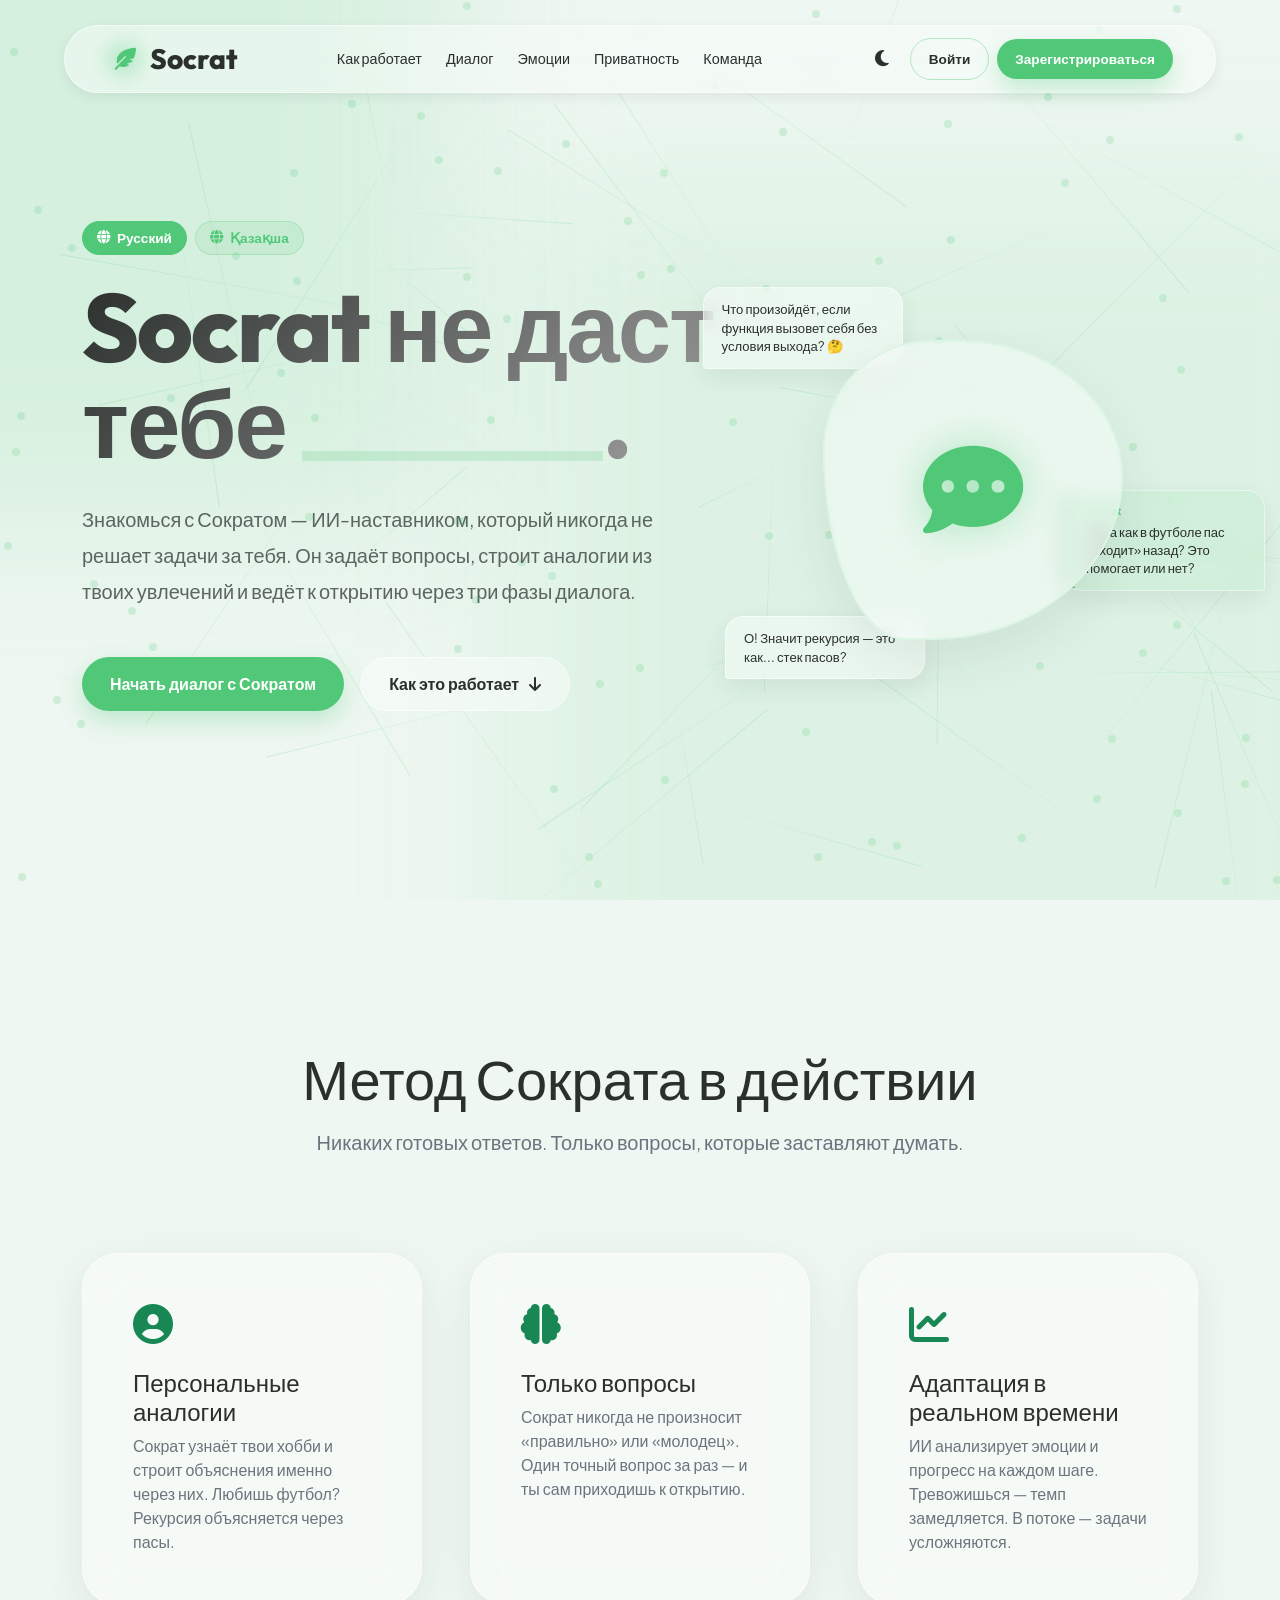
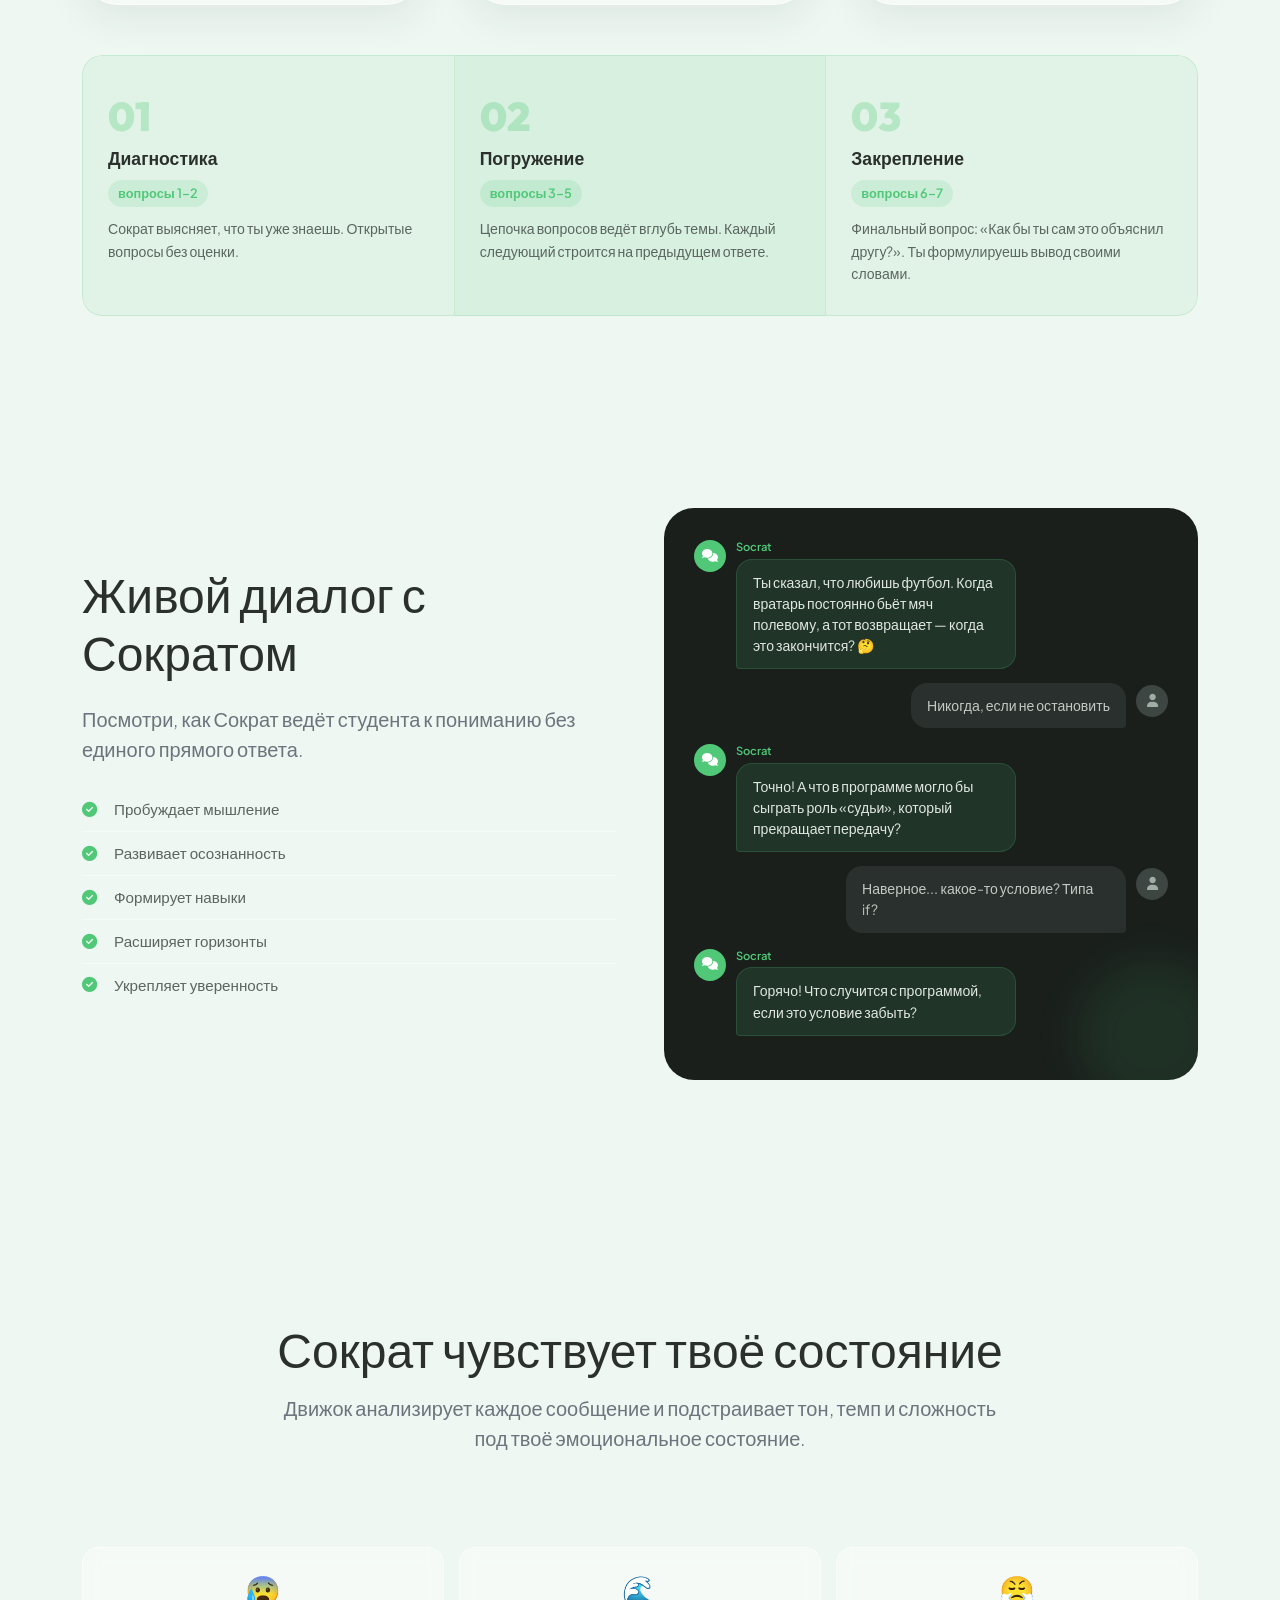
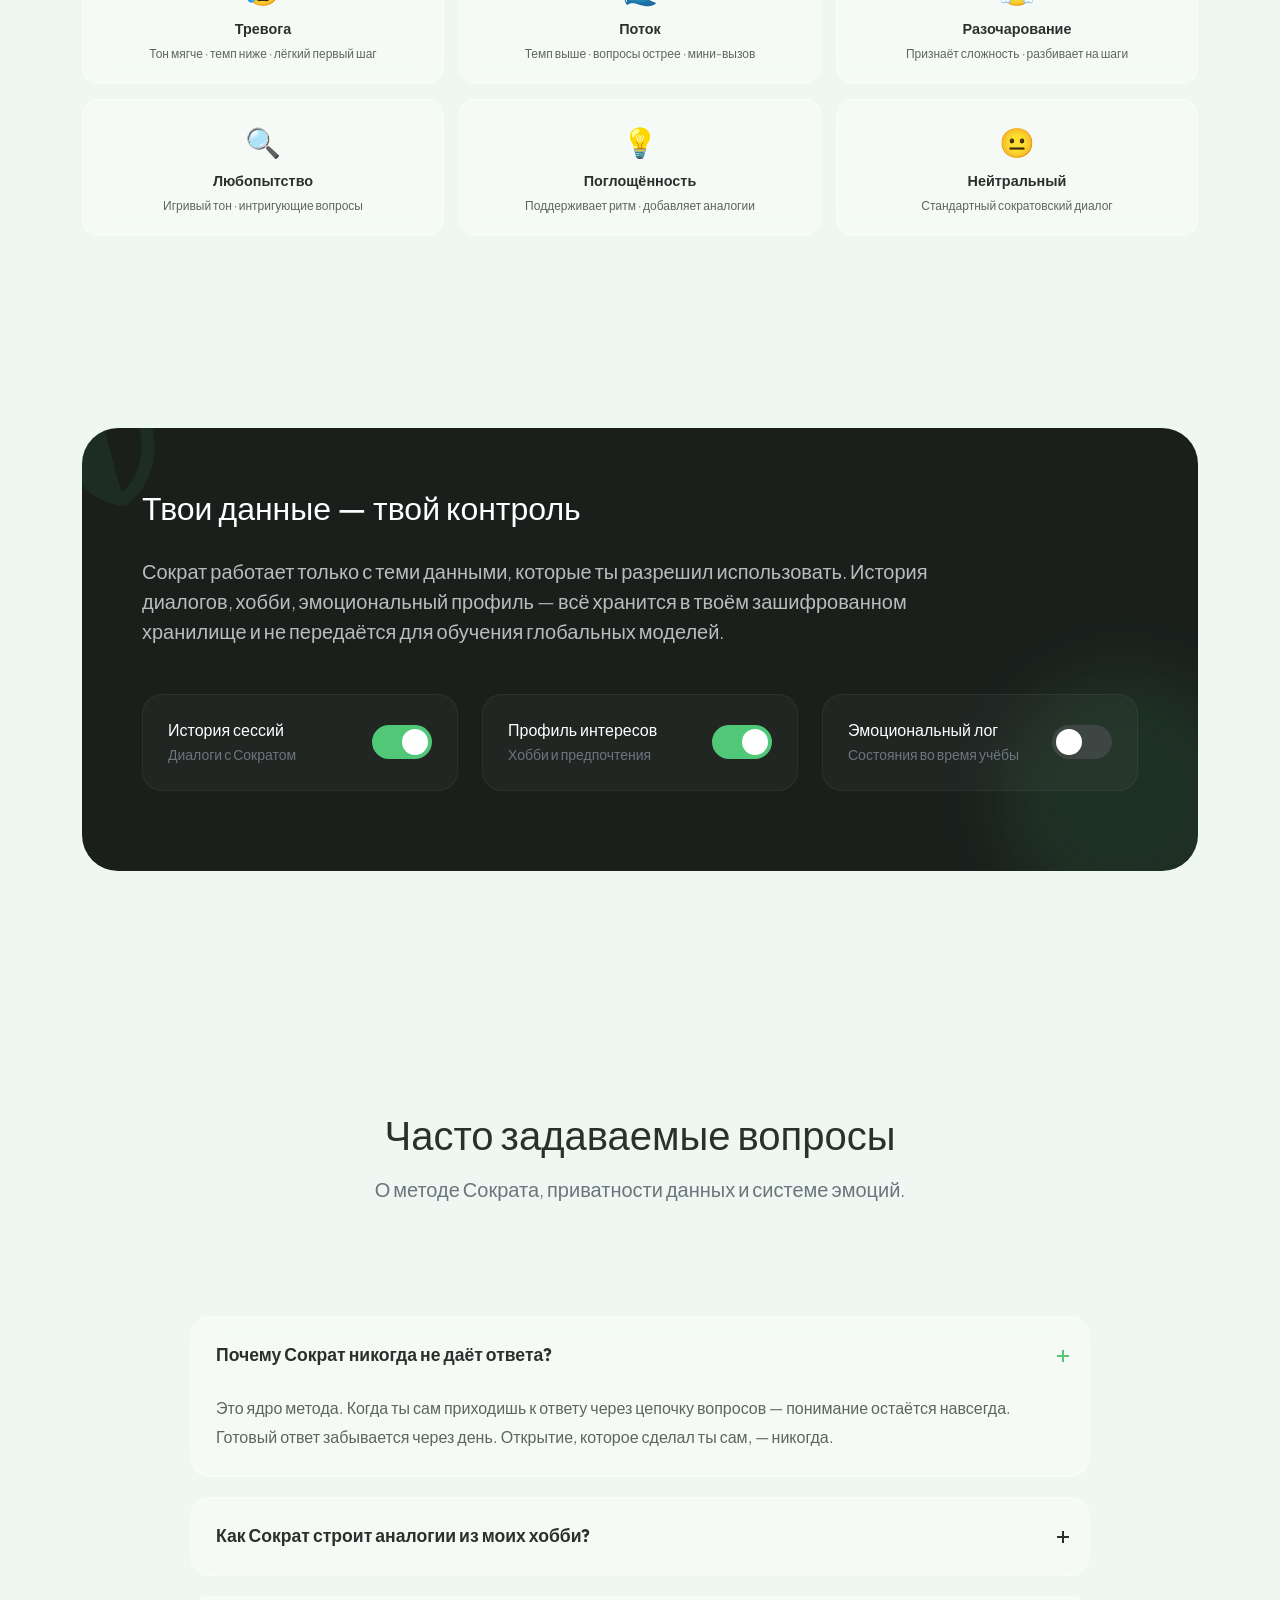
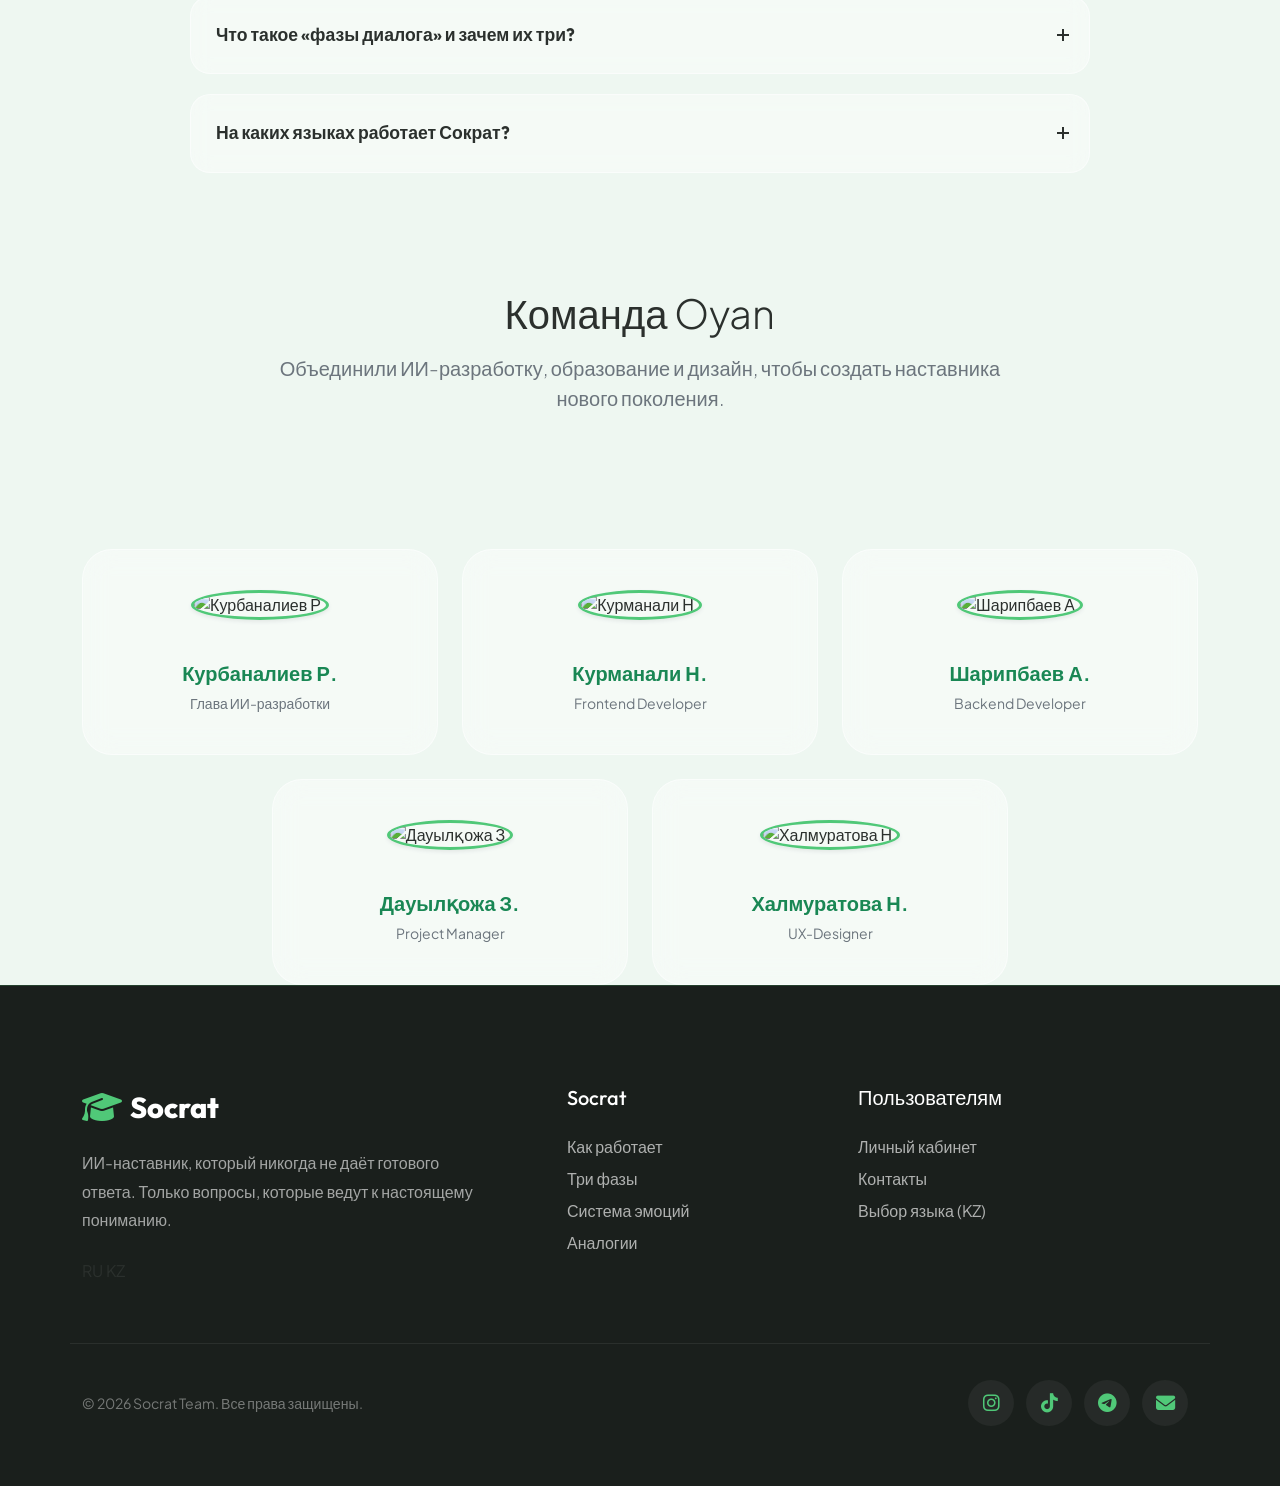
==== commit ec6ef0b1: "Update index.html" ====
--- a/index.html
+++ b/index.html
@@ -27,12 +27,12 @@
         <button class="modal-close" onclick="closeModal()"><i class="fa-solid fa-xmark"></i></button>
 
         <div class="modal-tabs">
-            <button class="modal-tab active" onclick="switchTab('login')">
+            <a href="dashboard.html" class="modal-tab active" style="text-decoration: none; text-align: center;">
                 <span data-lang-ru>Войти</span><span data-lang-kz>Кіру</span>
-            </button>
-            <button class="modal-tab" onclick="switchTab('register')">
+            </a>
+            <a href="dashboard.html" class="modal-tab" style="text-decoration: none; text-align: center;">
                 <span data-lang-ru>Зарегистрироваться</span><span data-lang-kz>Тіркелу</span>
-            </button>
+            </a>
         </div>
 
         <div class="modal-form-section active" id="tab-login">
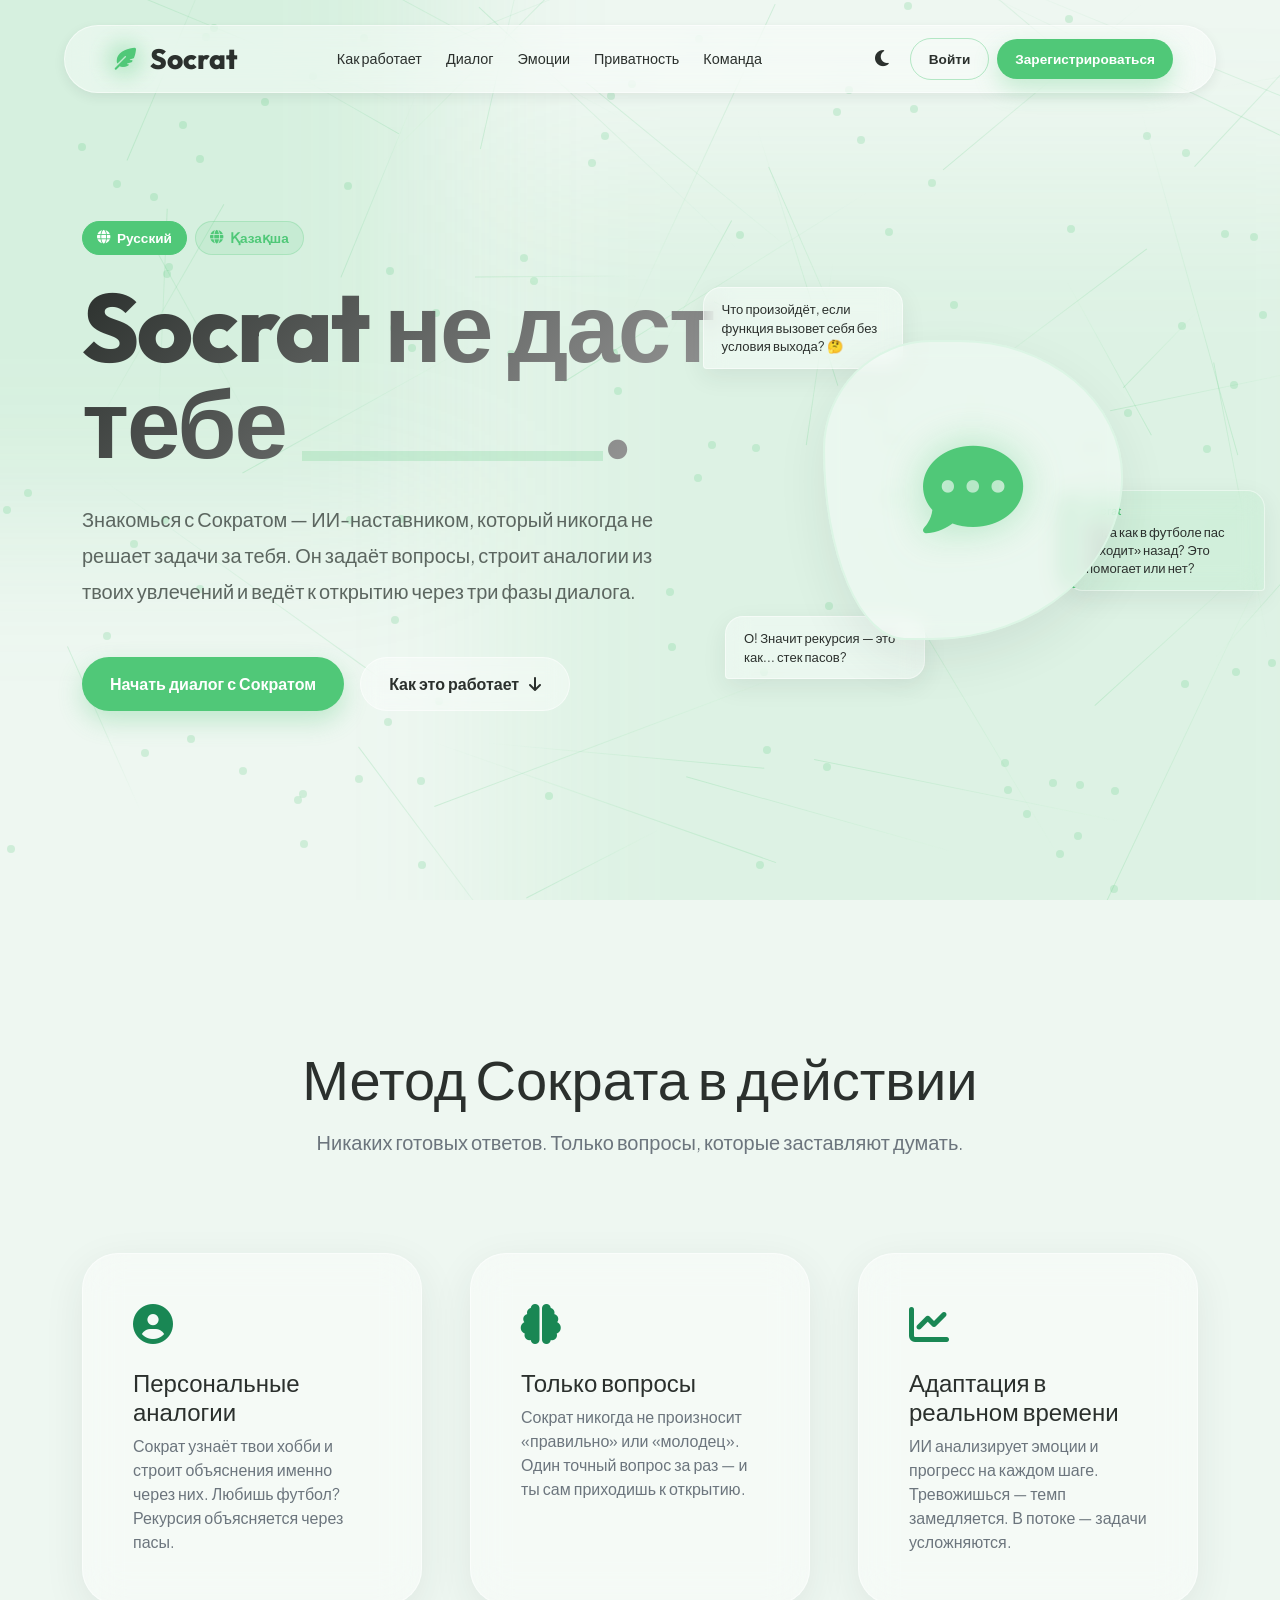
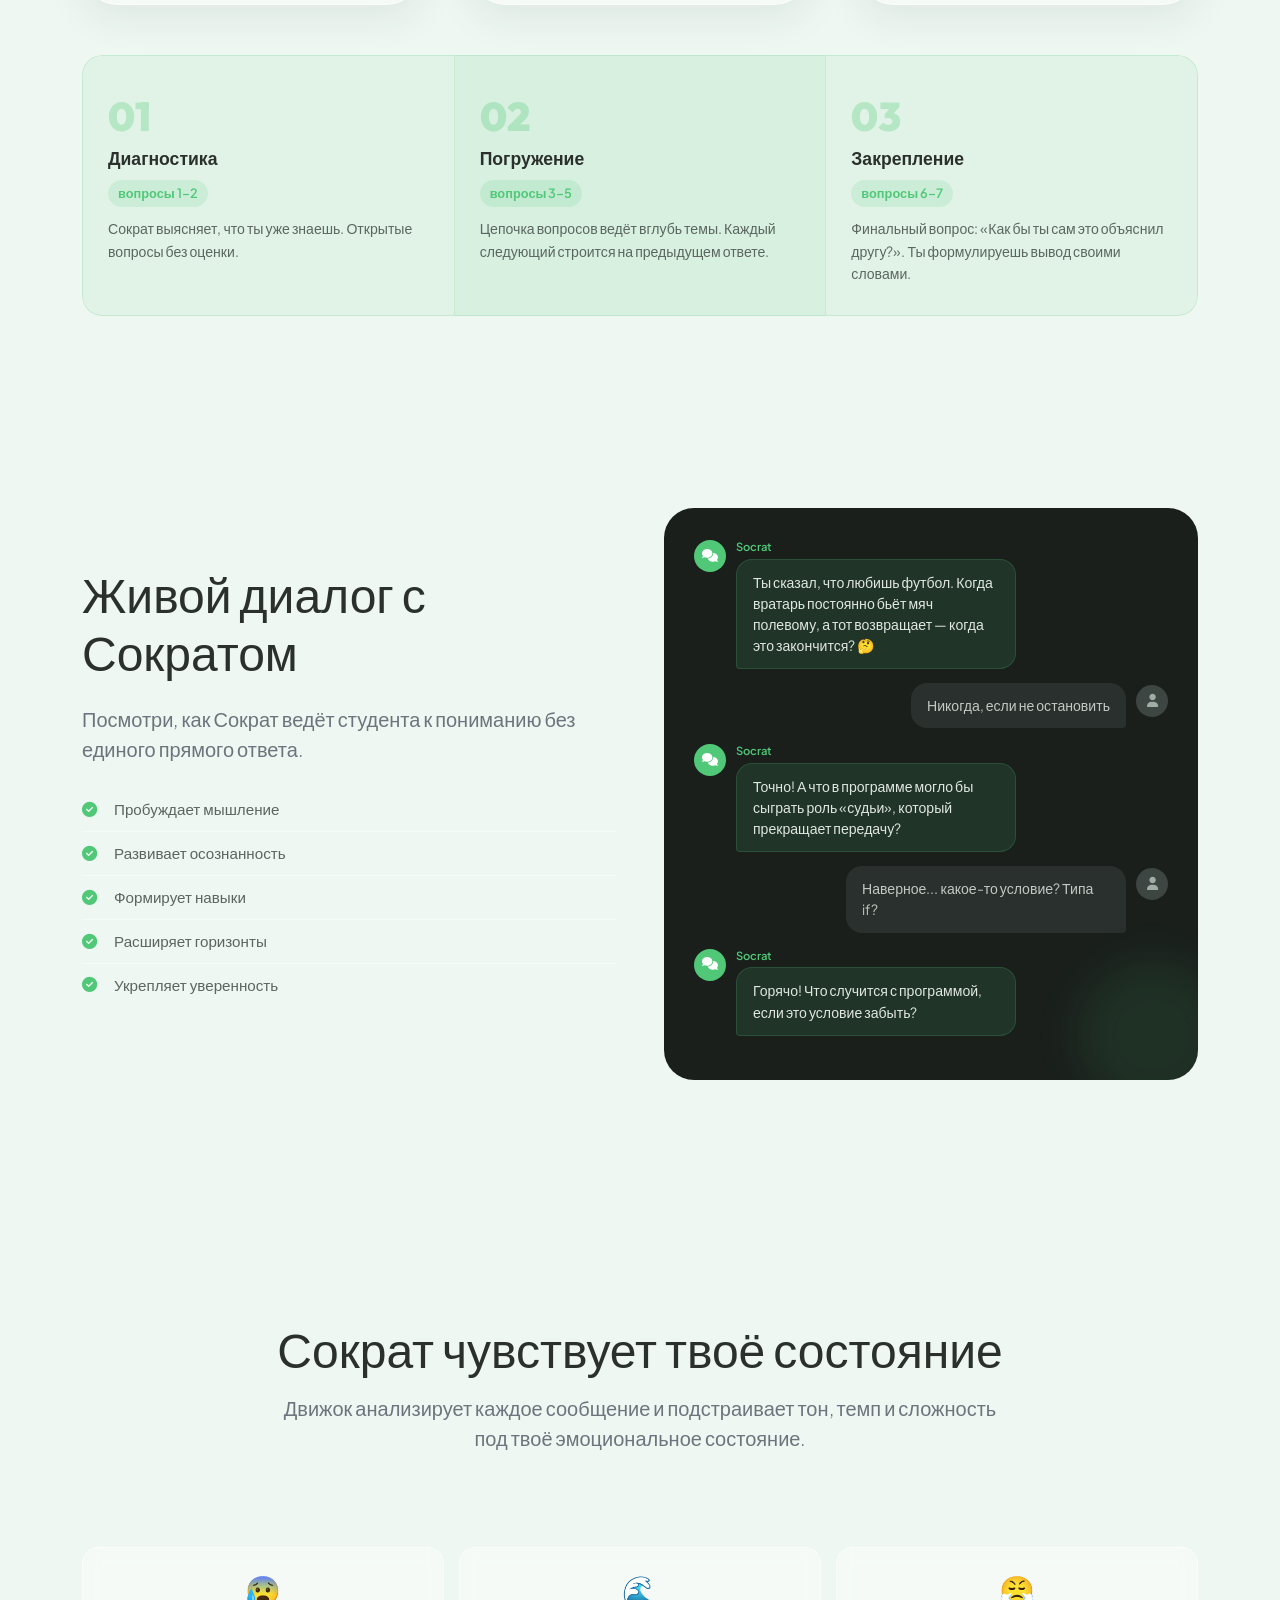
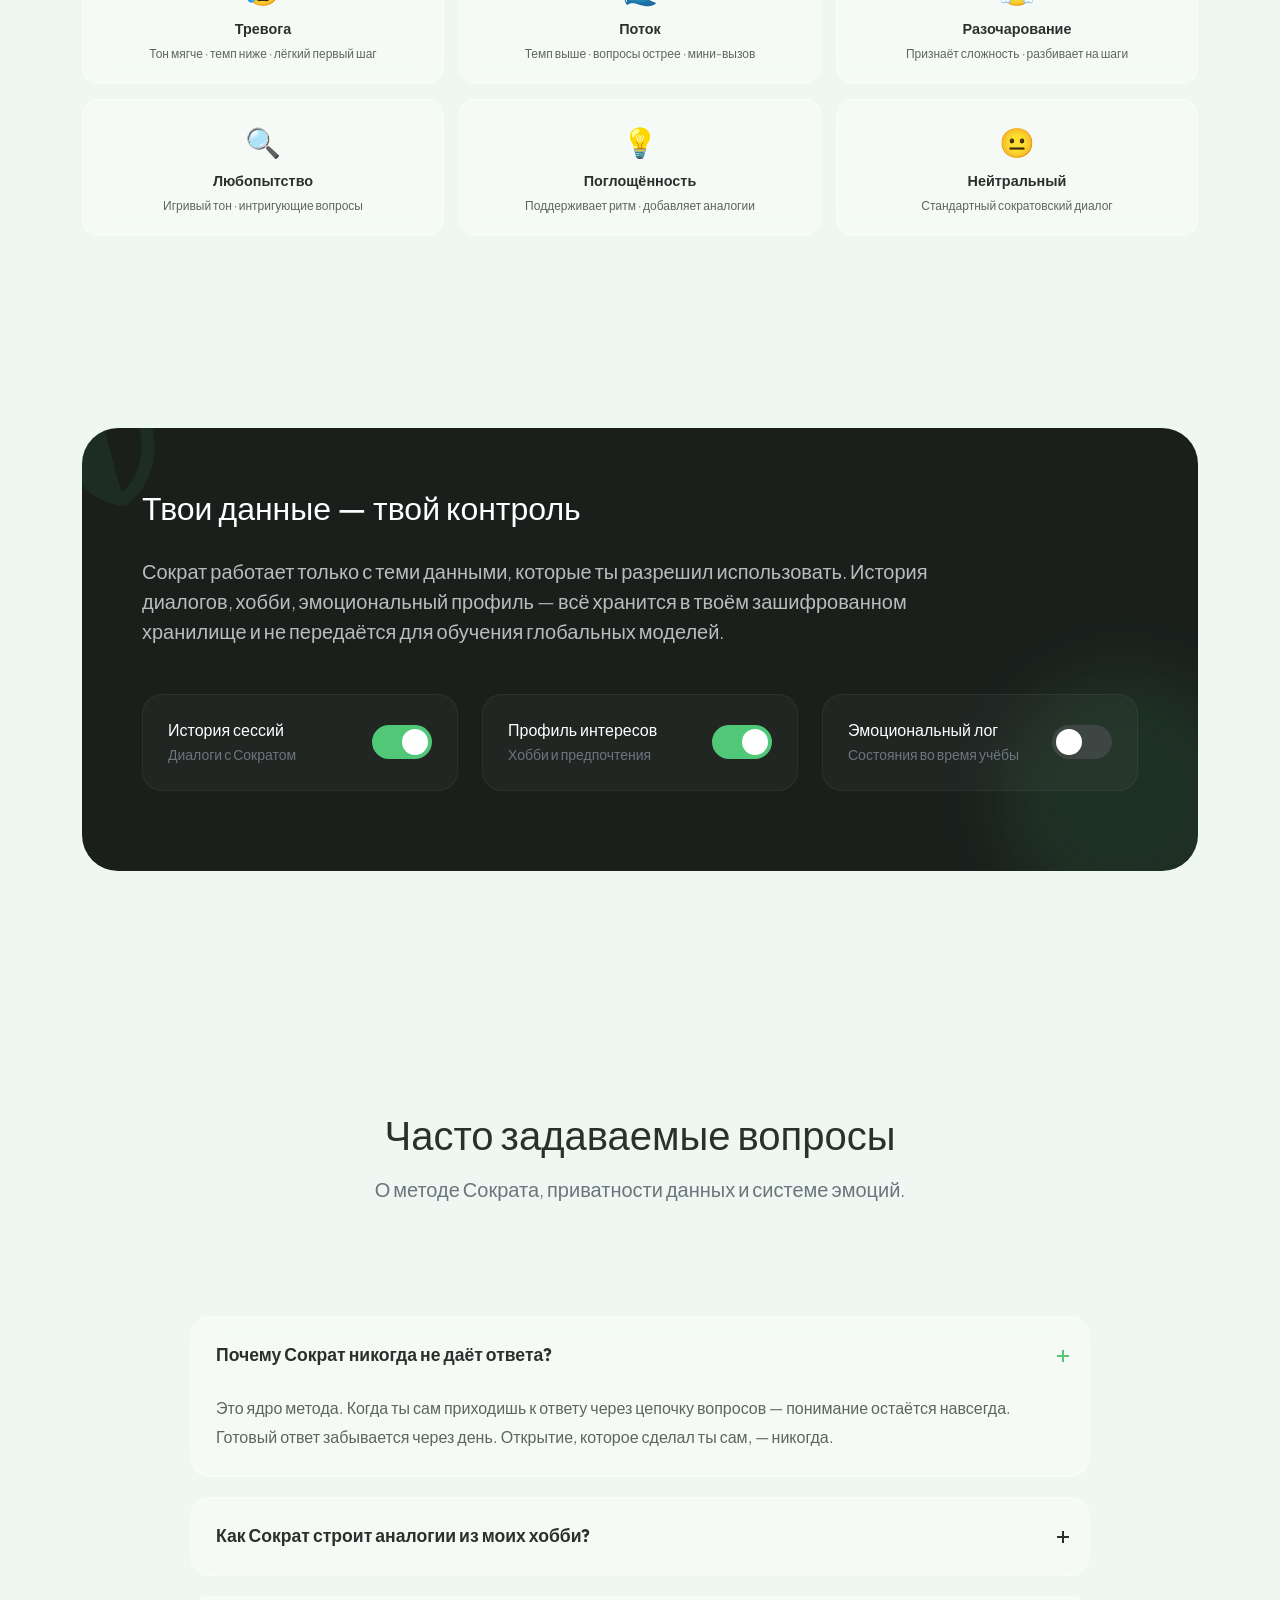
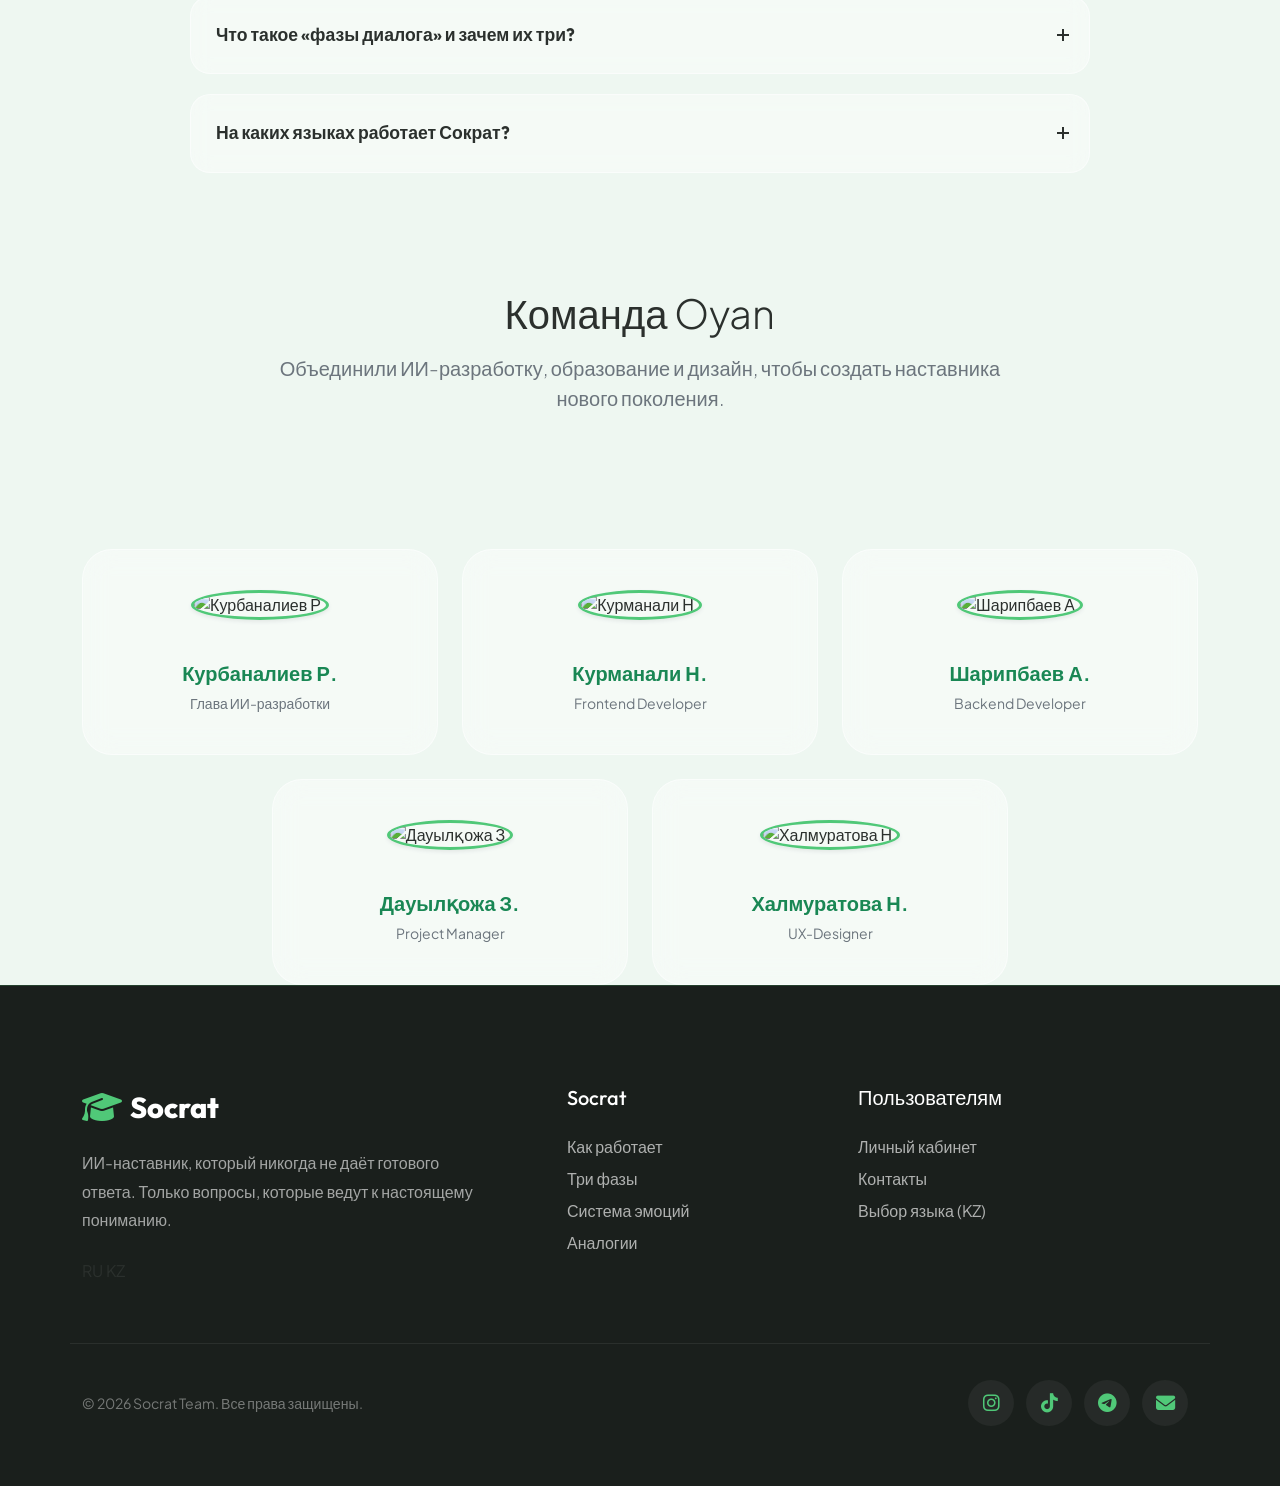
==== commit ada2a393: "Update index.html" ====
--- a/index.html
+++ b/index.html
@@ -26,14 +26,13 @@
     <div class="modal-box">
         <button class="modal-close" onclick="closeModal()"><i class="fa-solid fa-xmark"></i></button>
 
-        <div class="modal-tabs">
-            <a href="dashboard.html" class="modal-tab active" style="text-decoration: none; text-align: center;">
-                <span data-lang-ru>Войти</span><span data-lang-kz>Кіру</span>
-            </a>
-            <a href="dashboard.html" class="modal-tab" style="text-decoration: none; text-align: center;">
-                <span data-lang-ru>Зарегистрироваться</span><span data-lang-kz>Тіркелу</span>
-            </a>
-        </div>
+        <a href="dashboard.html" class="btn btn-outline-primary">
+            <span data-lang-ru>Войти</span><span data-lang-kz>Кіру</span>
+        </a>
+        
+        <a href="dashboard.html" class="btn btn-primary">
+            <span data-lang-ru>Зарегистрироваться</span><span data-lang-kz>Тіркелу</span>
+        </a>
 
         <div class="modal-form-section active" id="tab-login">
             <div class="modal-title"><span data-lang-ru>Добро пожаловать</span><span data-lang-kz>Қош келдіңіз</span> 👋</div>
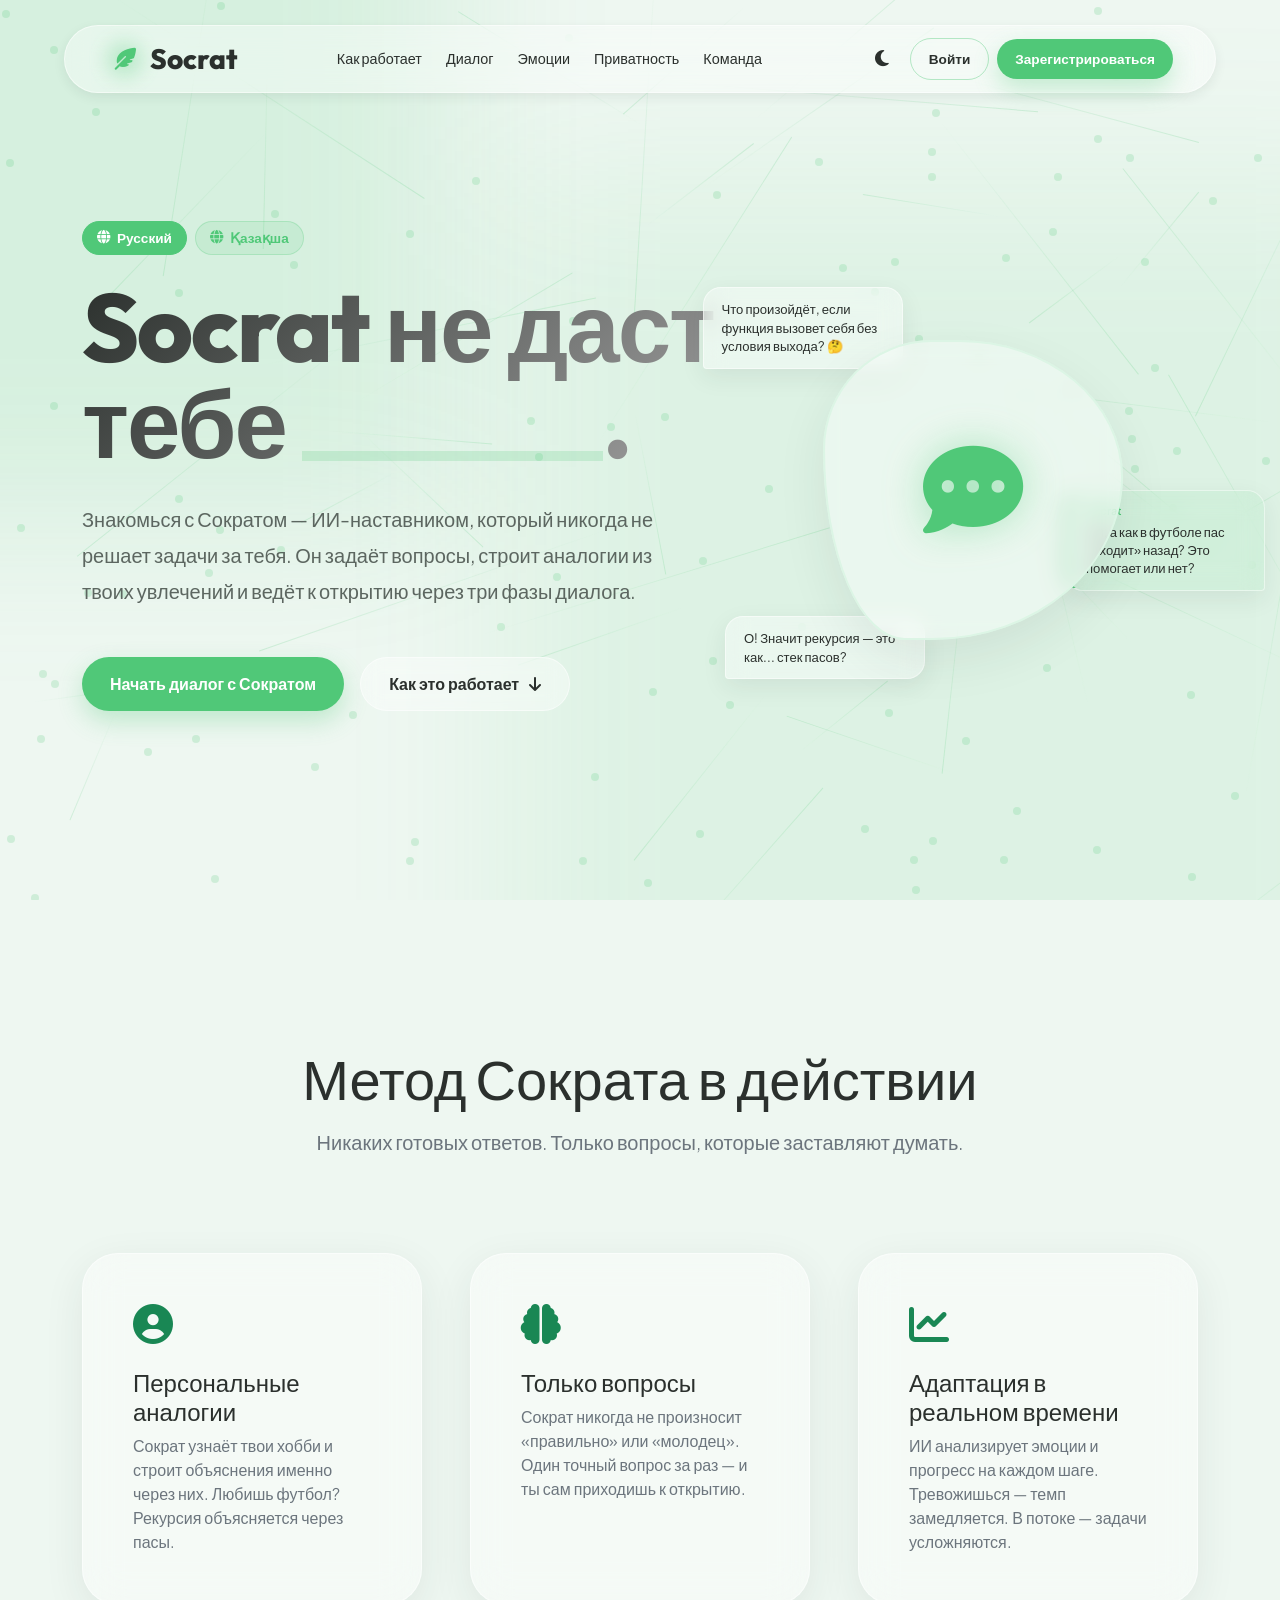
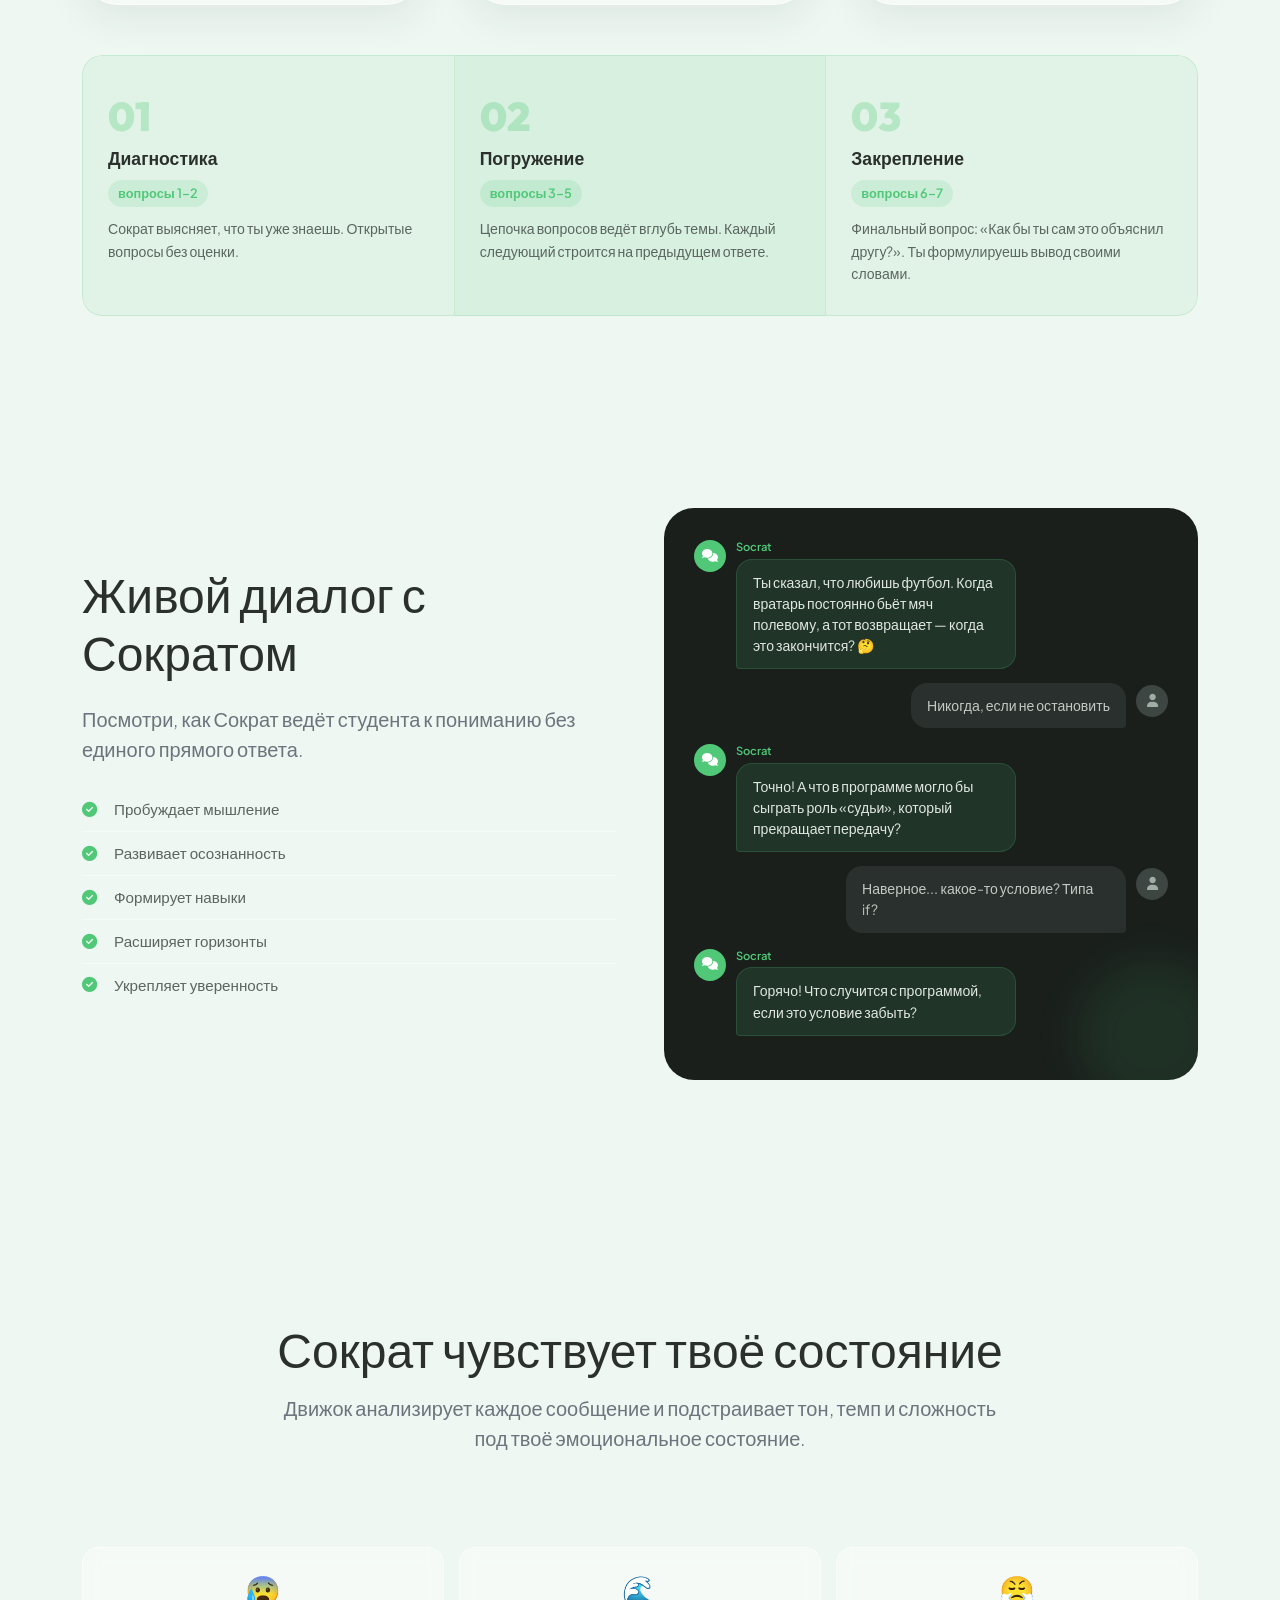
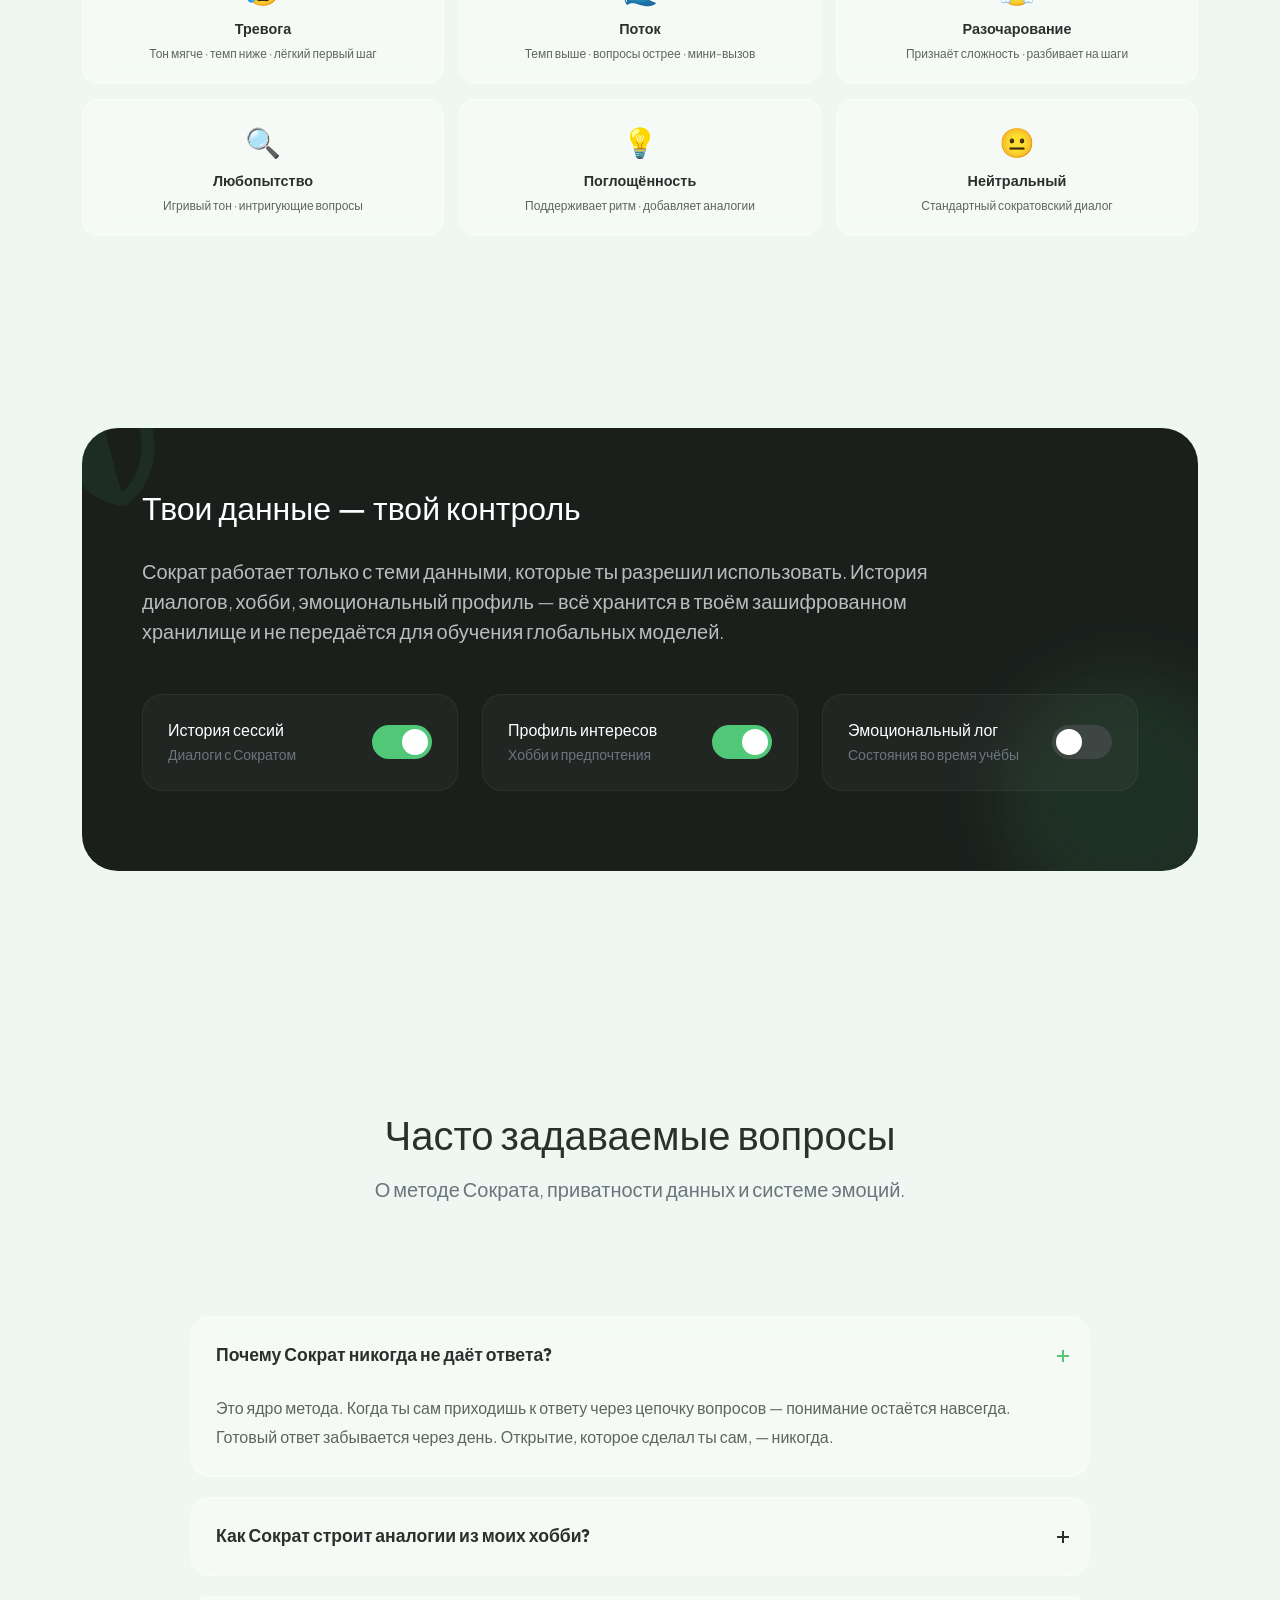
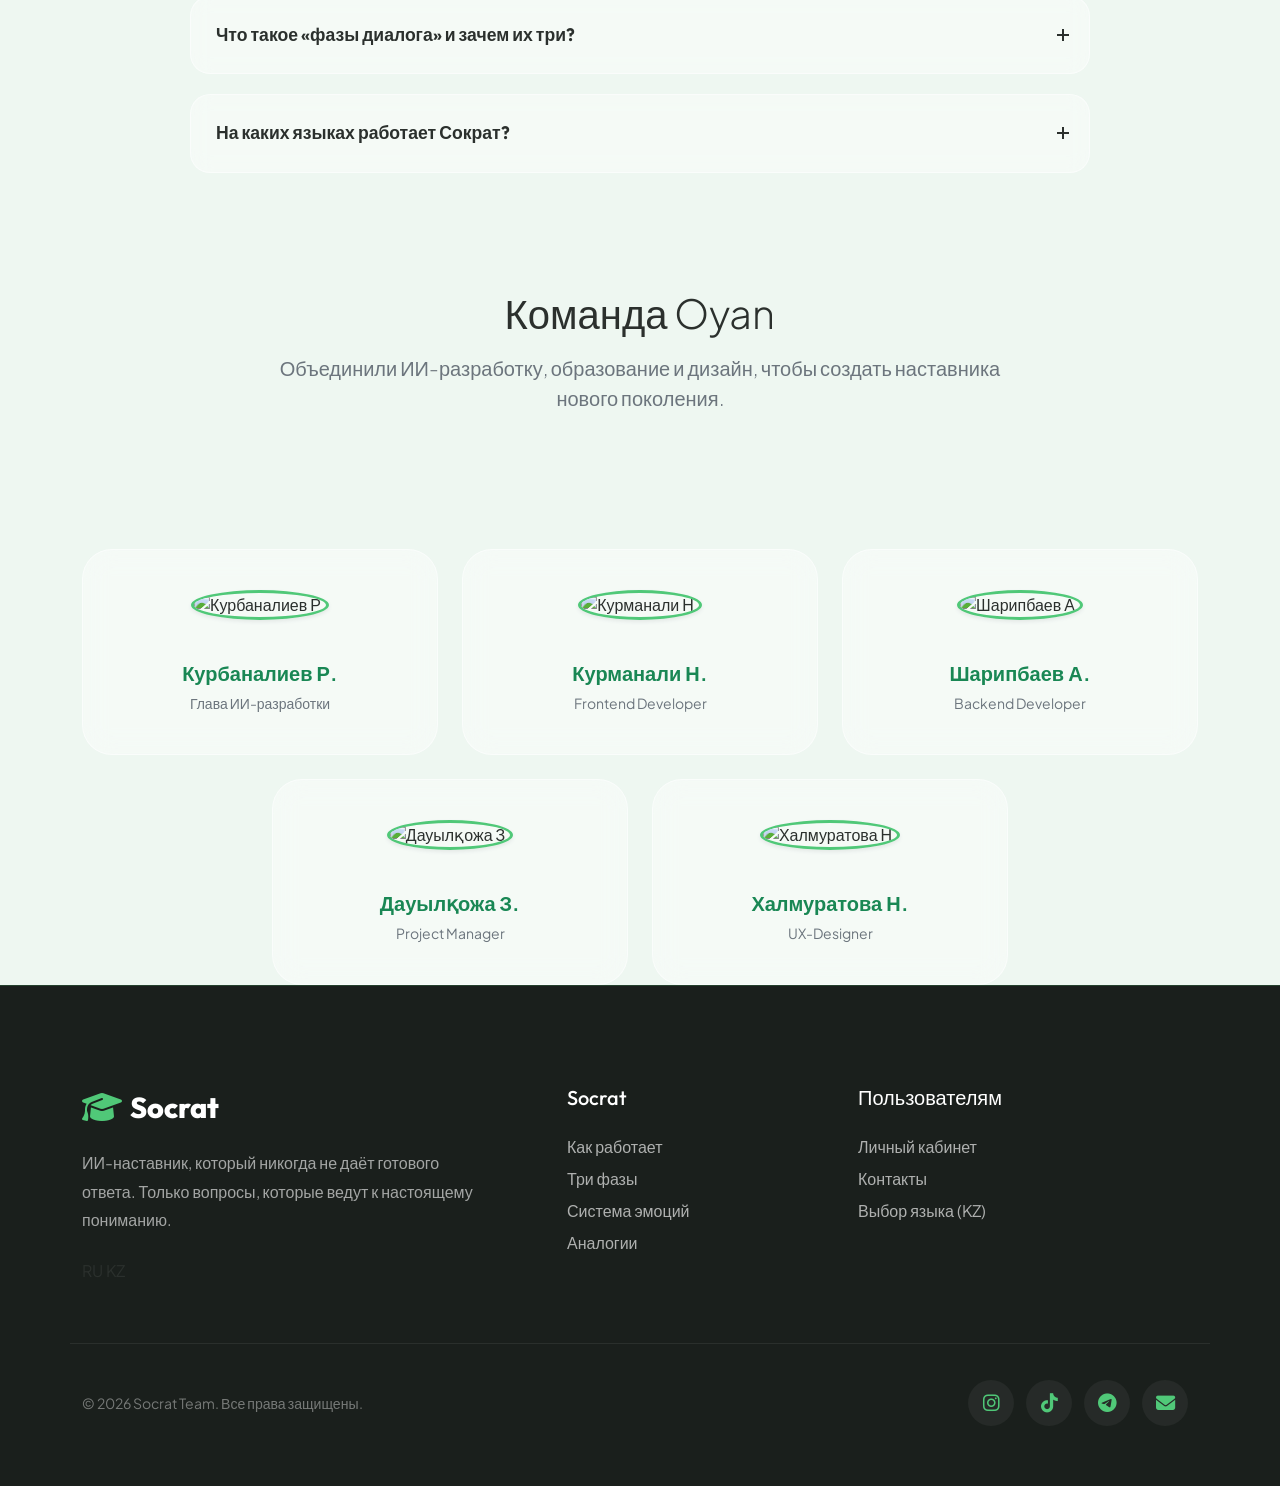
==== commit 0bff50dc: "Update index.html" ====
--- a/index.html
+++ b/index.html
@@ -26,13 +26,15 @@
     <div class="modal-box">
         <button class="modal-close" onclick="closeModal()"><i class="fa-solid fa-xmark"></i></button>
 
-        <a href="dashboard.html" class="btn btn-outline-primary">
-            <span data-lang-ru>Войти</span><span data-lang-kz>Кіру</span>
-        </a>
-        
-        <a href="dashboard.html" class="btn btn-primary">
-            <span data-lang-ru>Зарегистрироваться</span><span data-lang-kz>Тіркелу</span>
-        </a>
+        <div class="auth-buttons d-none d-md-flex gap-2">
+            <a href="dashboard.html" class="btn btn-outline-primary">
+                <span data-lang-ru>Войти</span><span data-lang-kz>Кіру</span>
+            </a>
+            
+            <a href="dashboard.html" class="btn btn-primary">
+                <span data-lang-ru>Зарегистрироваться</span><span data-lang-kz>Тіркелу</span>
+            </a>
+        </div>
 
         <div class="modal-form-section active" id="tab-login">
             <div class="modal-title"><span data-lang-ru>Добро пожаловать</span><span data-lang-kz>Қош келдіңіз</span> 👋</div>
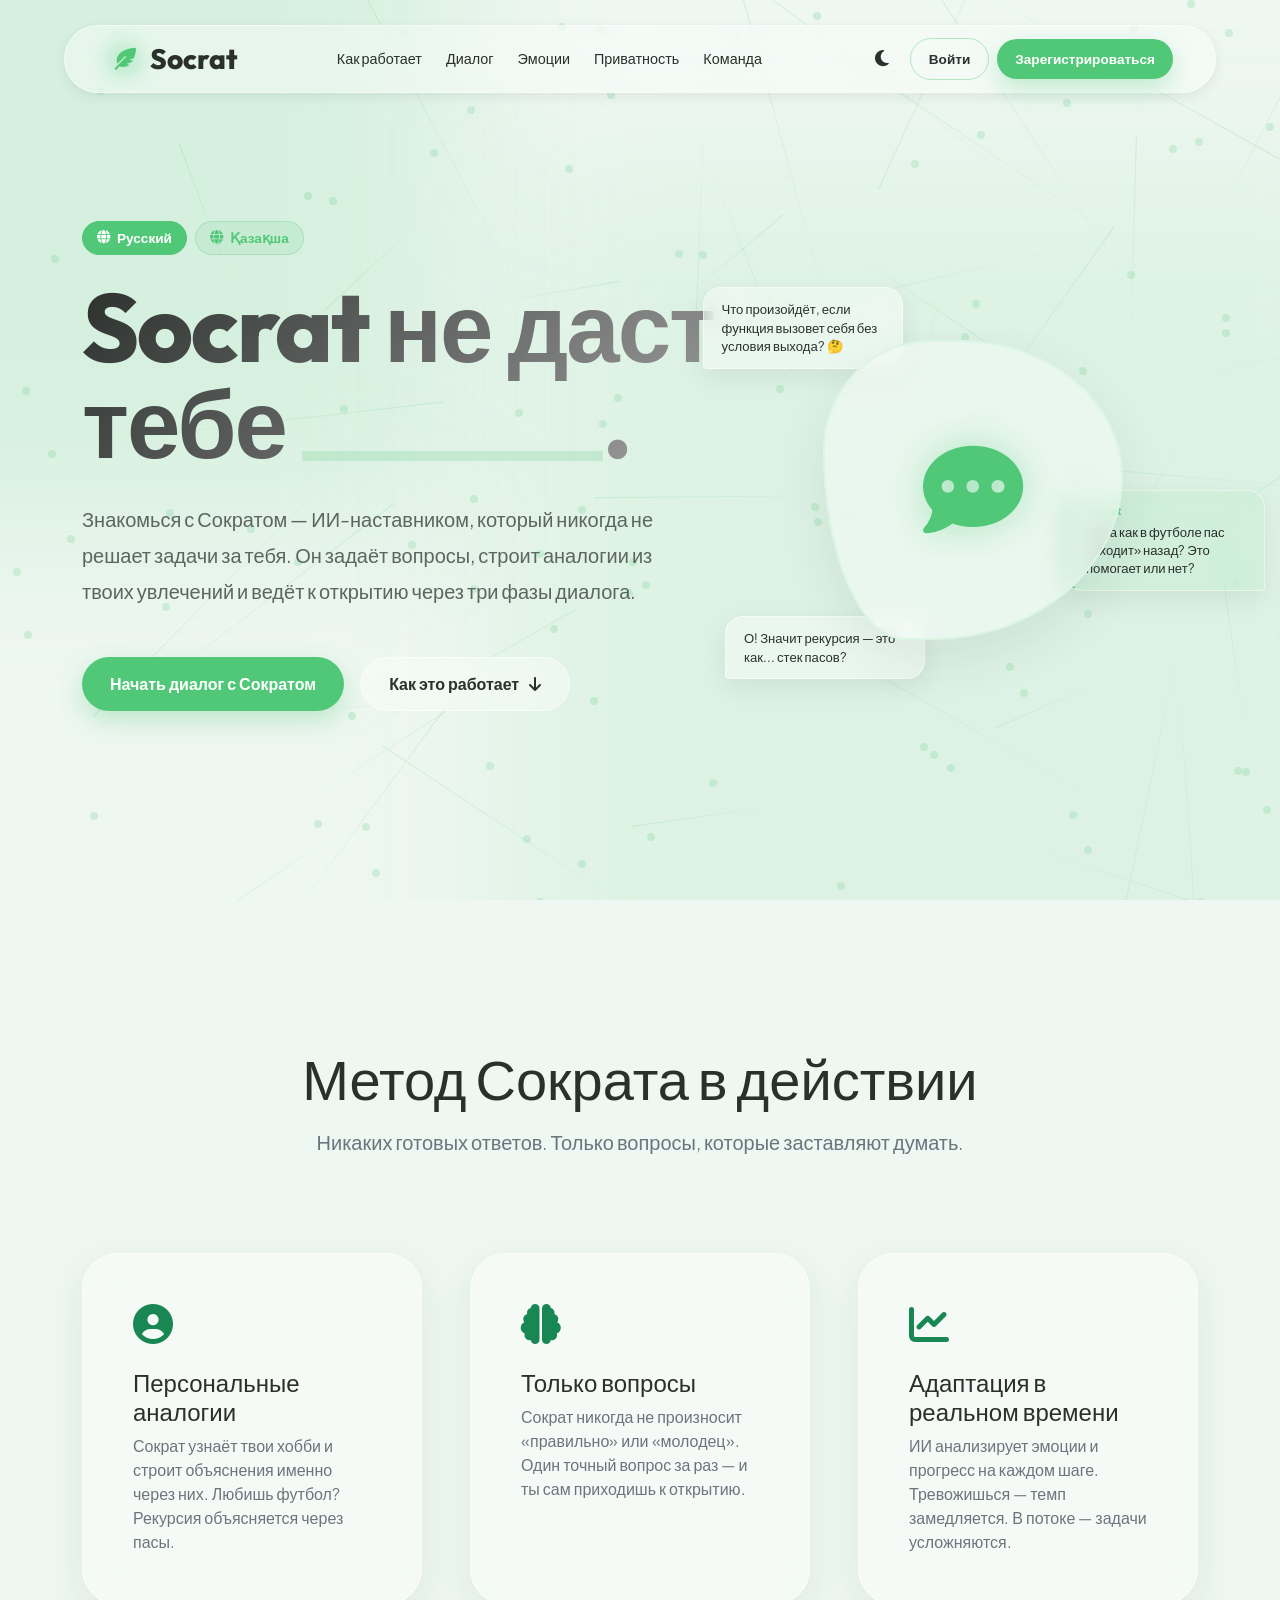
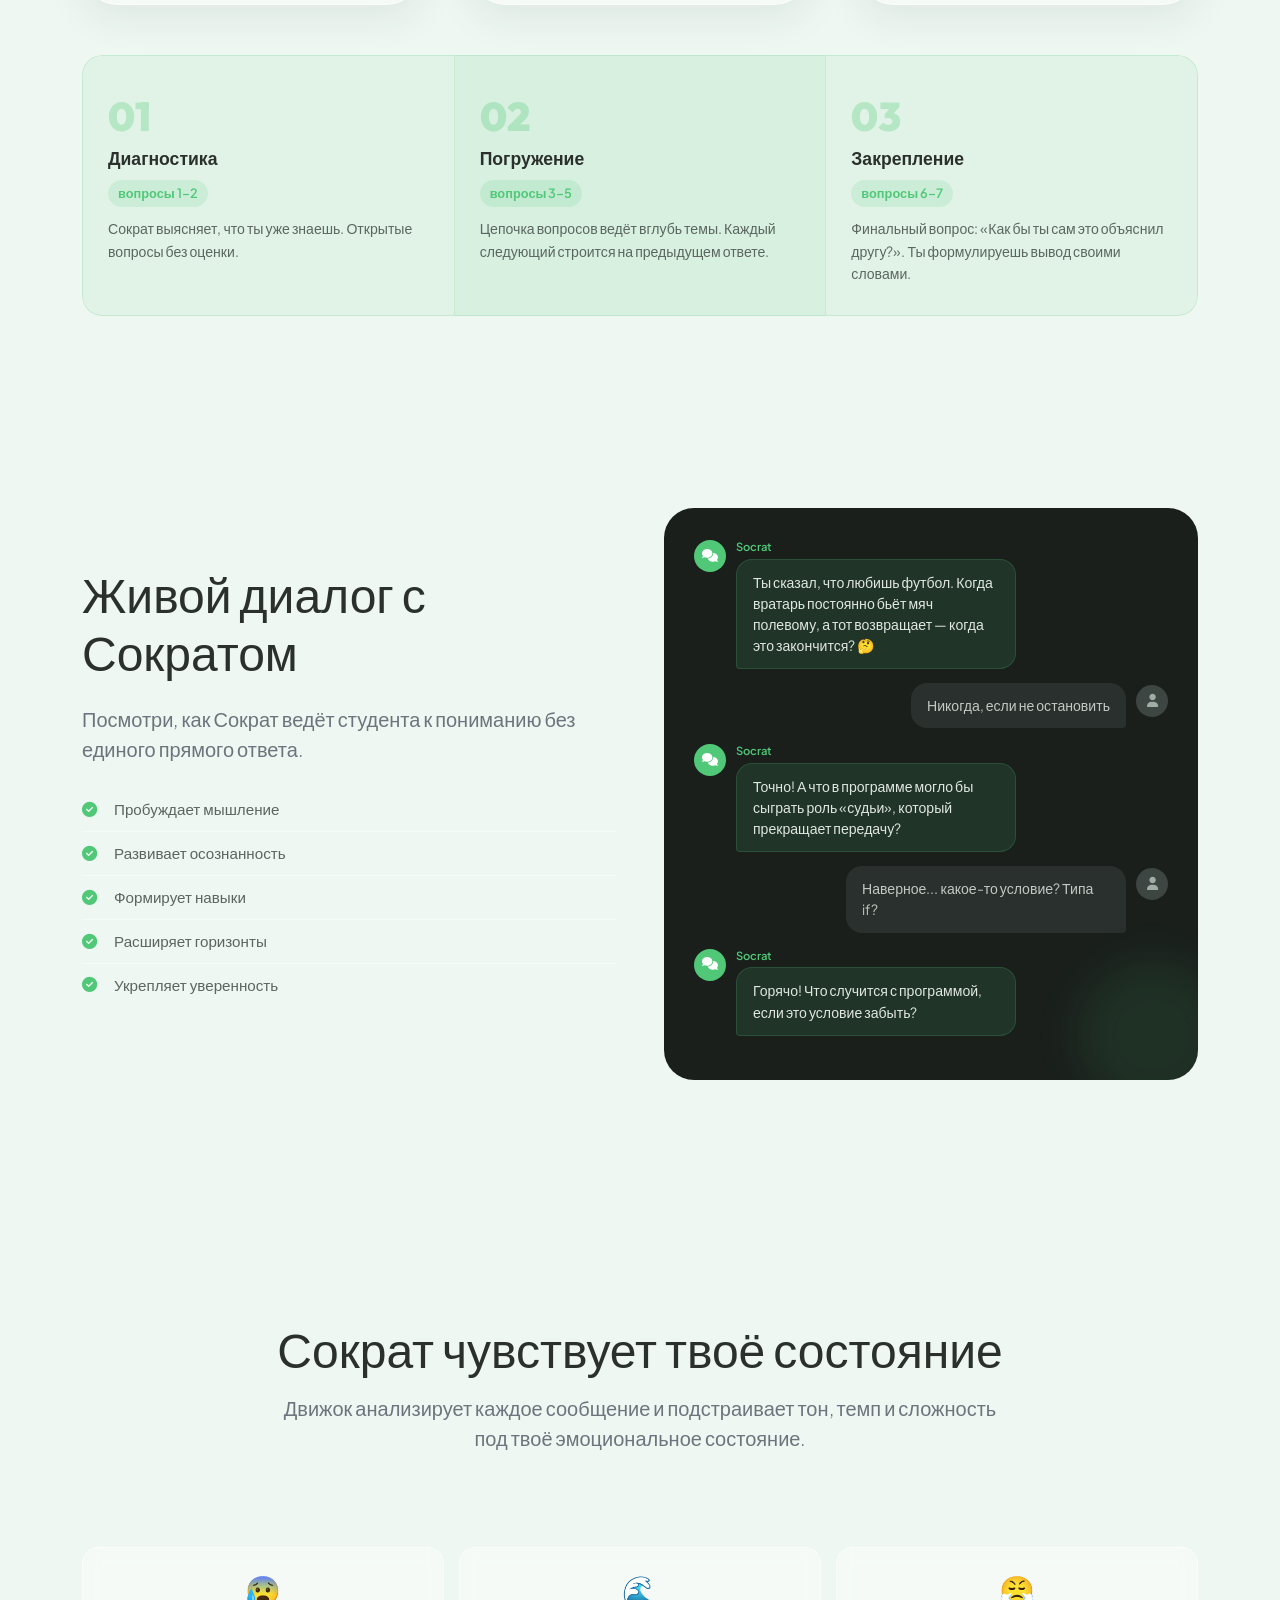
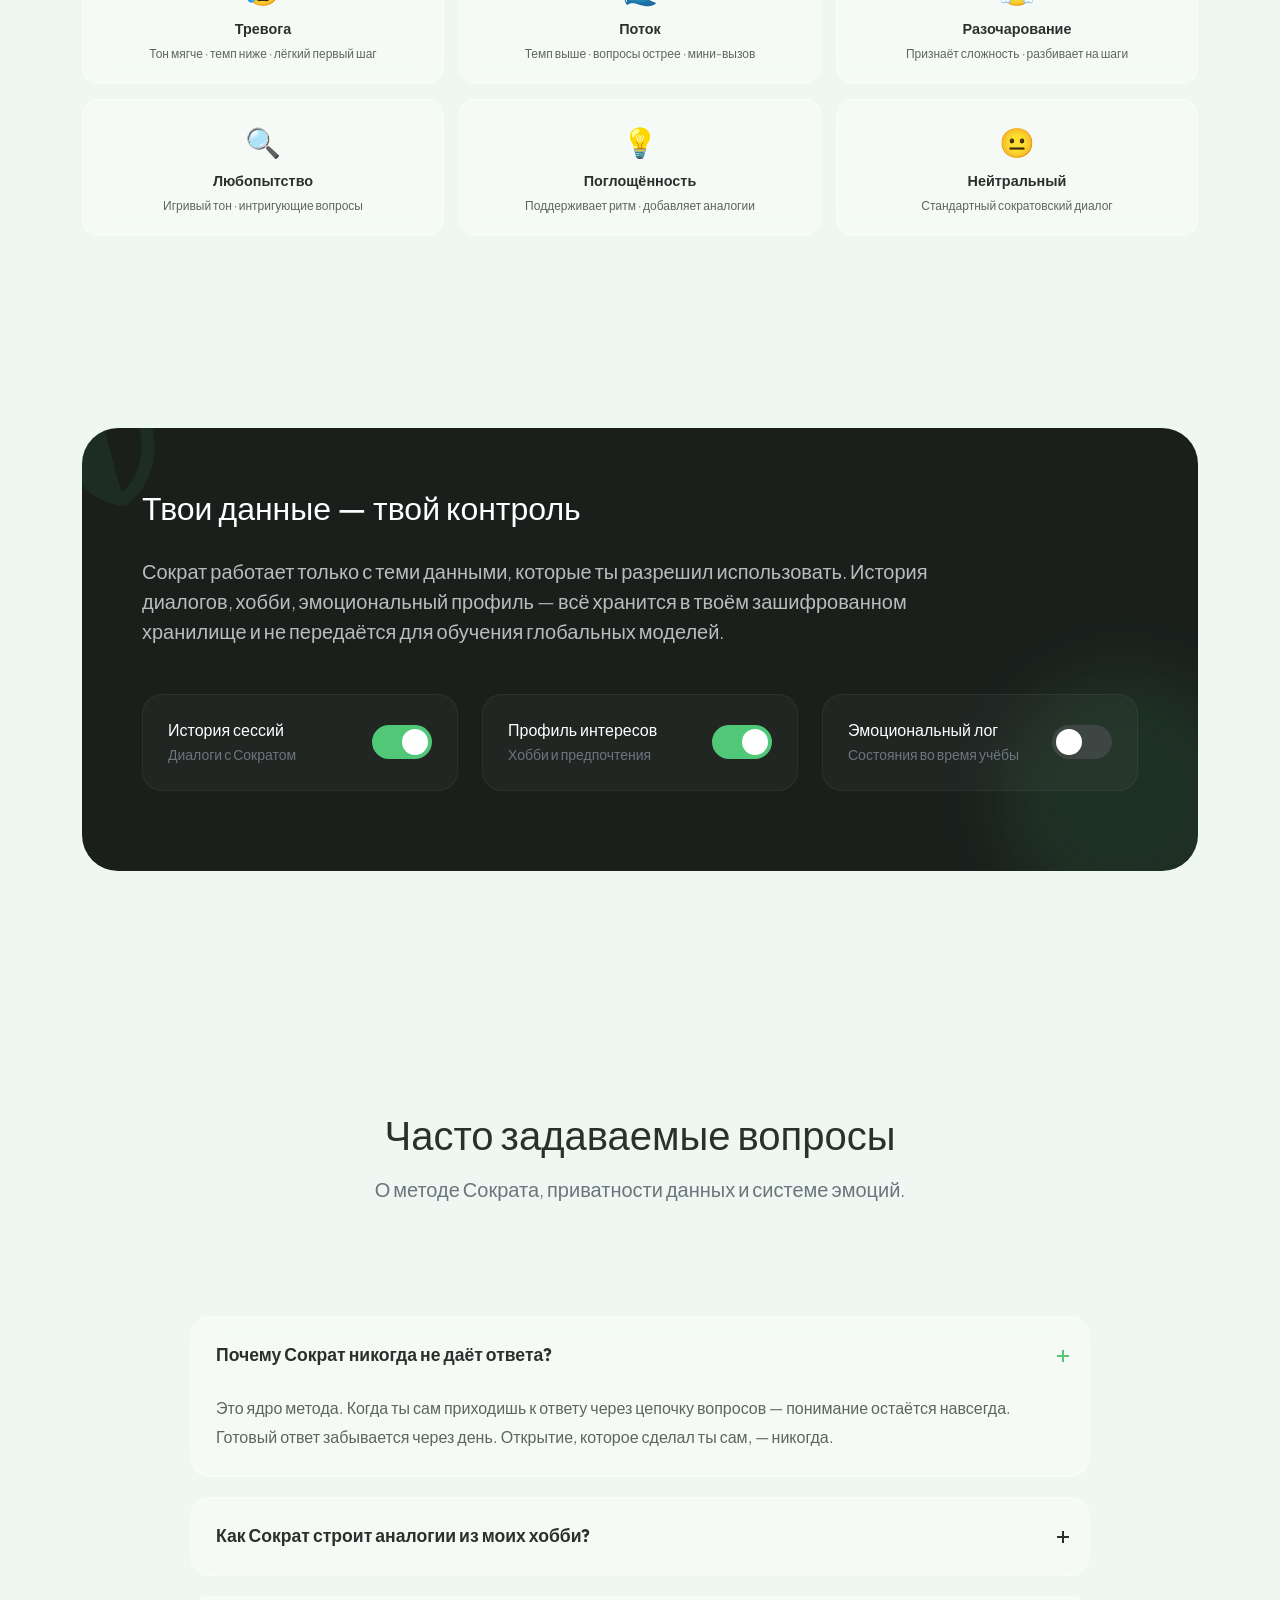
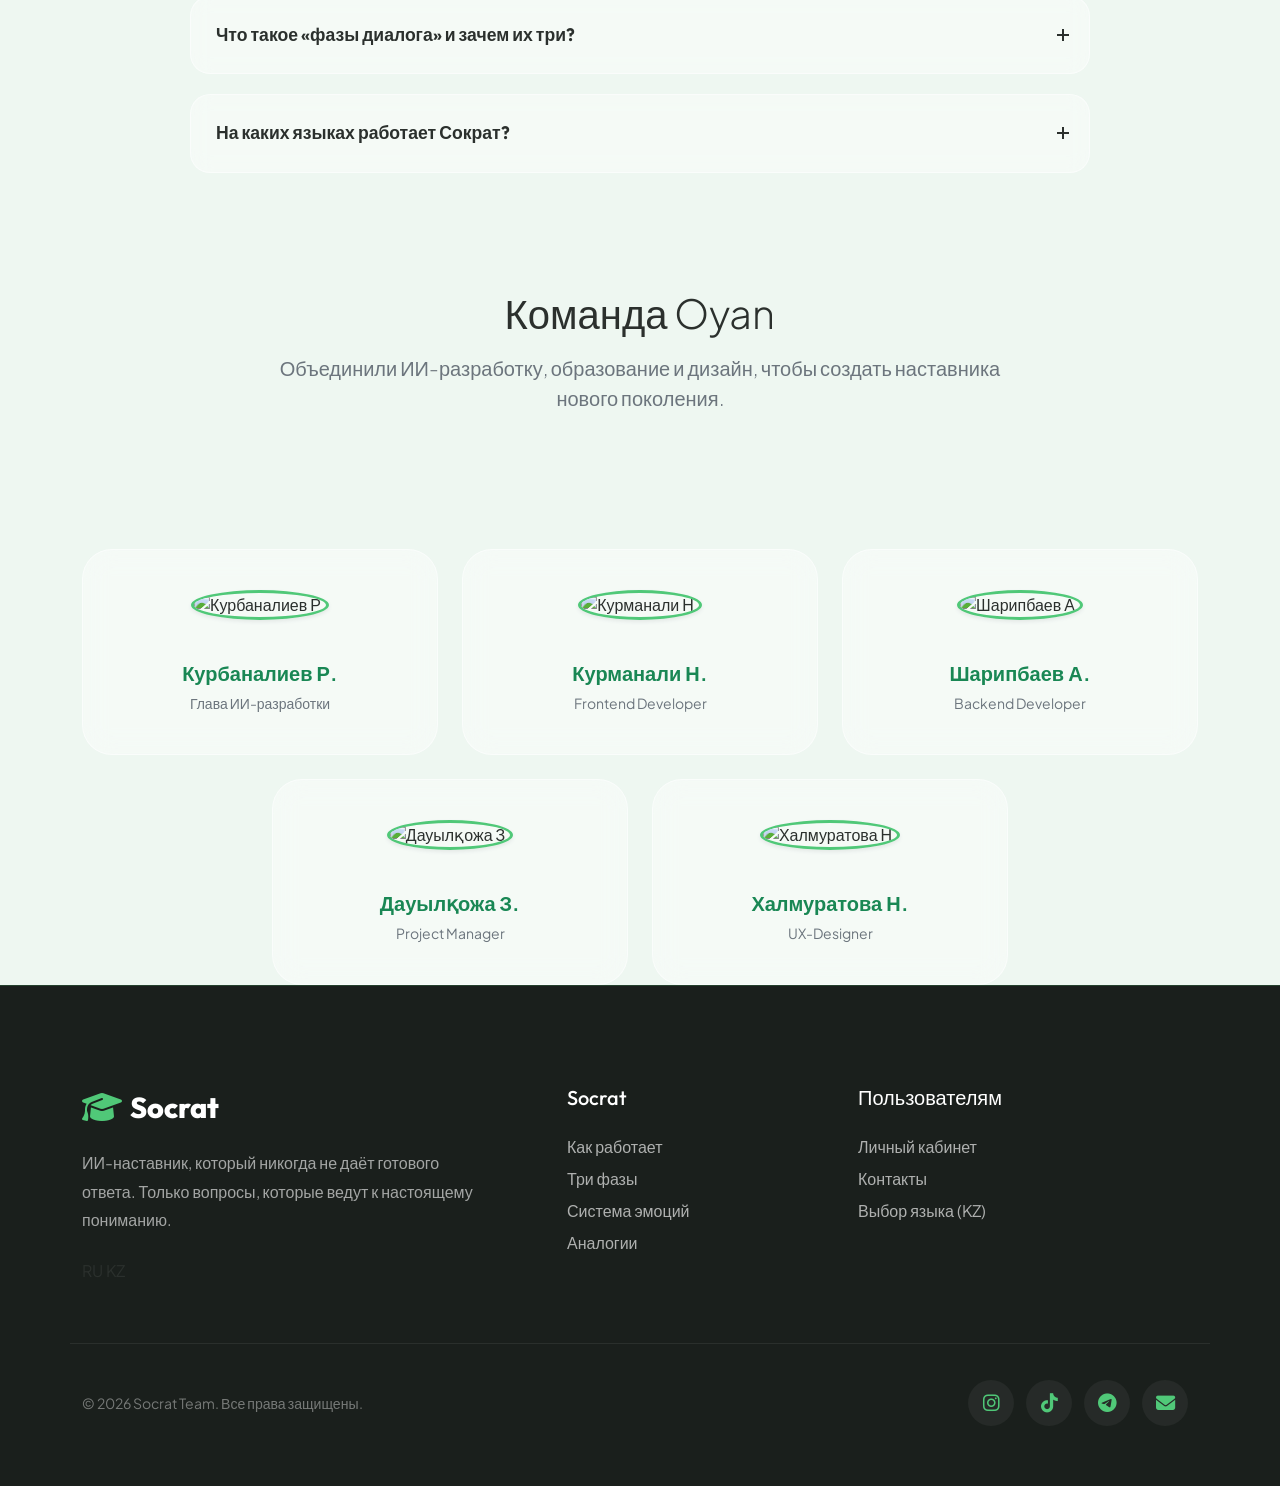
==== commit 9c675799: "Update index.html" ====
--- a/index.html
+++ b/index.html
@@ -114,13 +114,13 @@
 
         <div class="d-flex align-items-center gap-2">
             <button class="icon-btn" id="theme-toggle"><i class="fa-solid fa-moon"></i></button>
-
-            <button class="btn-elite-base btn-outline-elite d-none d-sm-flex" style="padding:10px 18px;font-size:0.85rem;" onclick="openModal('login')">
+        
+            <a href="dashboard.html" class="btn-elite-base btn-outline-elite d-none d-sm-flex" style="padding:10px 18px;font-size:0.85rem;text-decoration:none;">
                 <span data-lang-ru>Войти</span><span data-lang-kz>Кіру</span>
-            </button>
-            <button class="btn-elite-base btn-primary-elite" style="padding:10px 18px;font-size:0.85rem;" onclick="openModal('register')">
+            </a>
+            <a href="dashboard.html" class="btn-elite-base btn-primary-elite" style="padding:10px 18px;font-size:0.85rem;text-decoration:none;">
                 <span data-lang-ru>Зарегистрироваться</span><span data-lang-kz>Тіркелу</span>
-            </button>
+            </a>
         </div>
     </div>
 </nav>
@@ -149,9 +149,9 @@
                 </p>
 
                 <div class="d-flex flex-wrap gap-3 mb-5">
-                    <button class="btn-elite-base btn-primary-elite" onclick="openModal('register')" style="font-size:1rem;">
+                    <a href="dashboard.html" class="btn-elite-base btn-primary-elite" style="font-size:1rem;text-decoration:none;">
                         <span data-lang-ru>Начать диалог с Сократом</span><span data-lang-kz>Сократпен диалог бастау</span>
-                    </button>
+                    </a>
                     <a href="#how" class="btn-elite-base btn-secondary-elite" style="font-size:1rem;">
                         <span data-lang-ru>Как это работает</span><span data-lang-kz>Қалай жұмыс істейді</span>
                         <i class="fa-solid fa-arrow-down"></i>
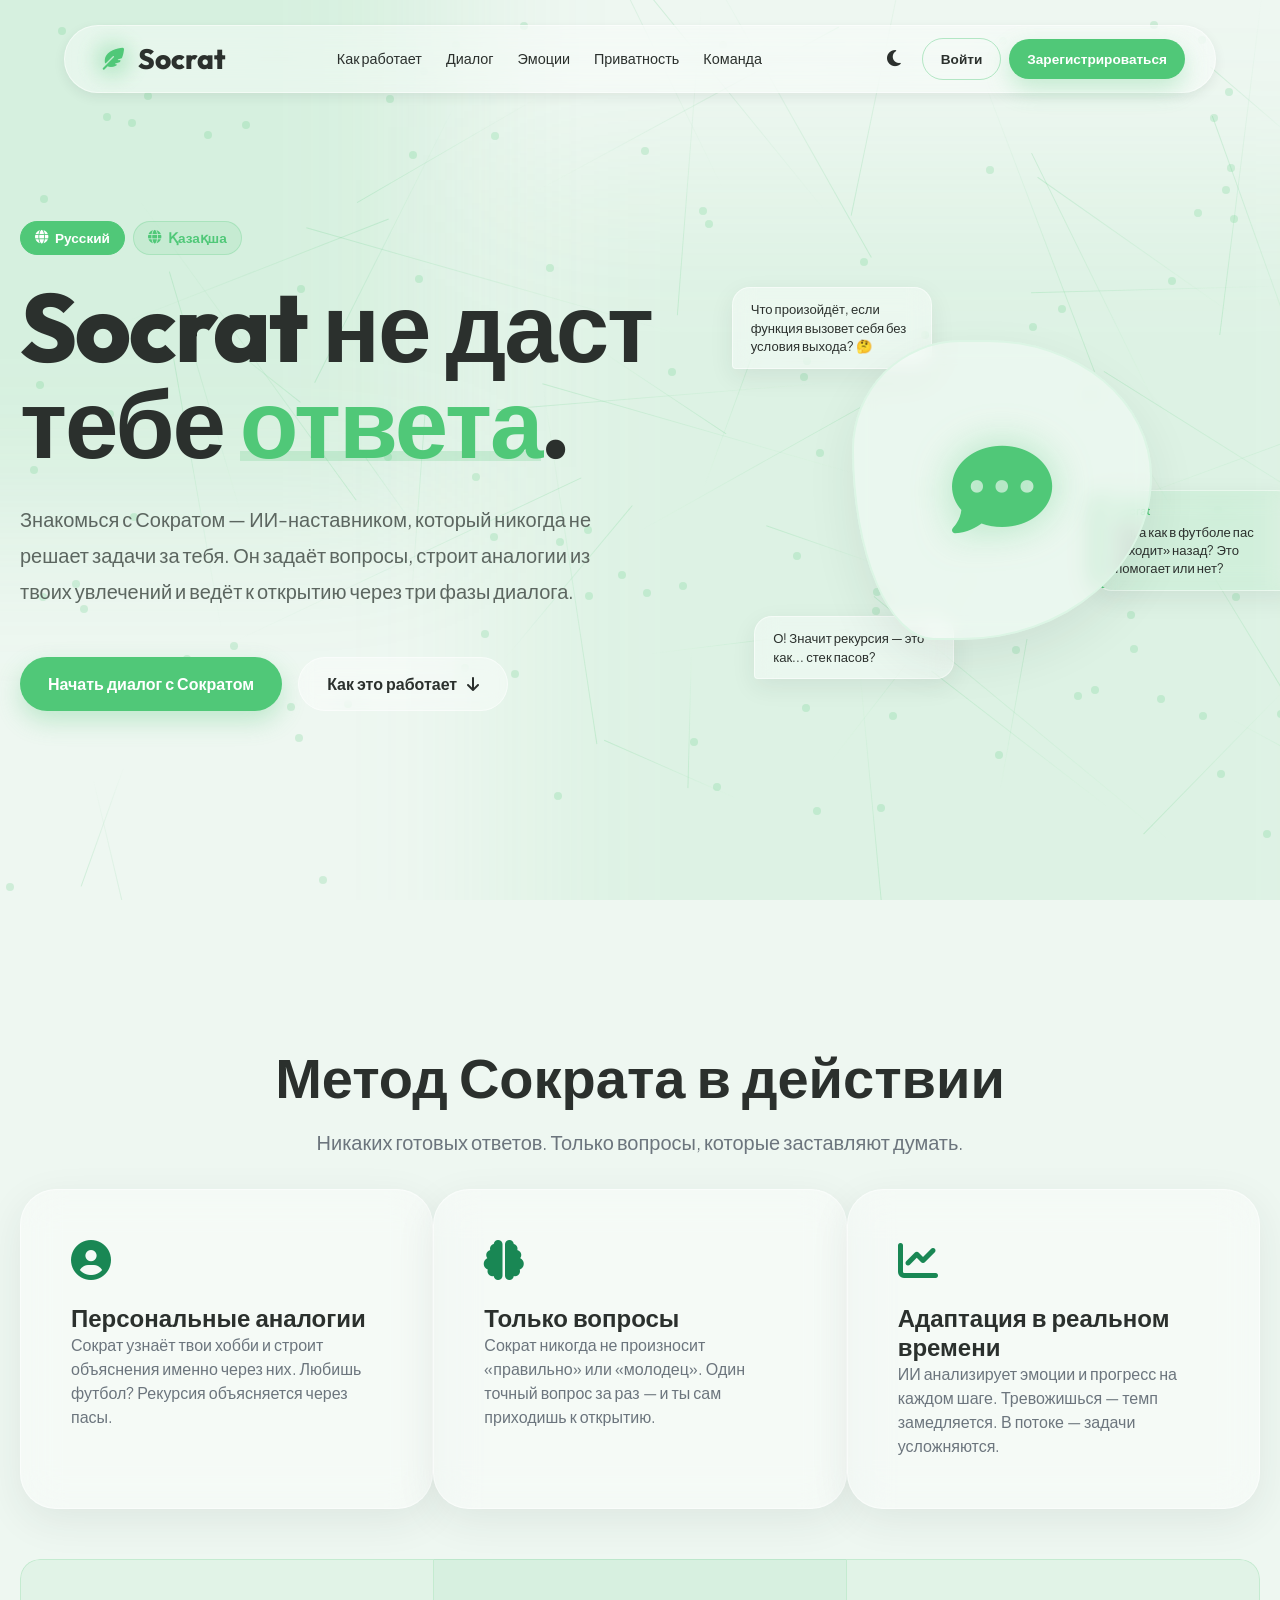
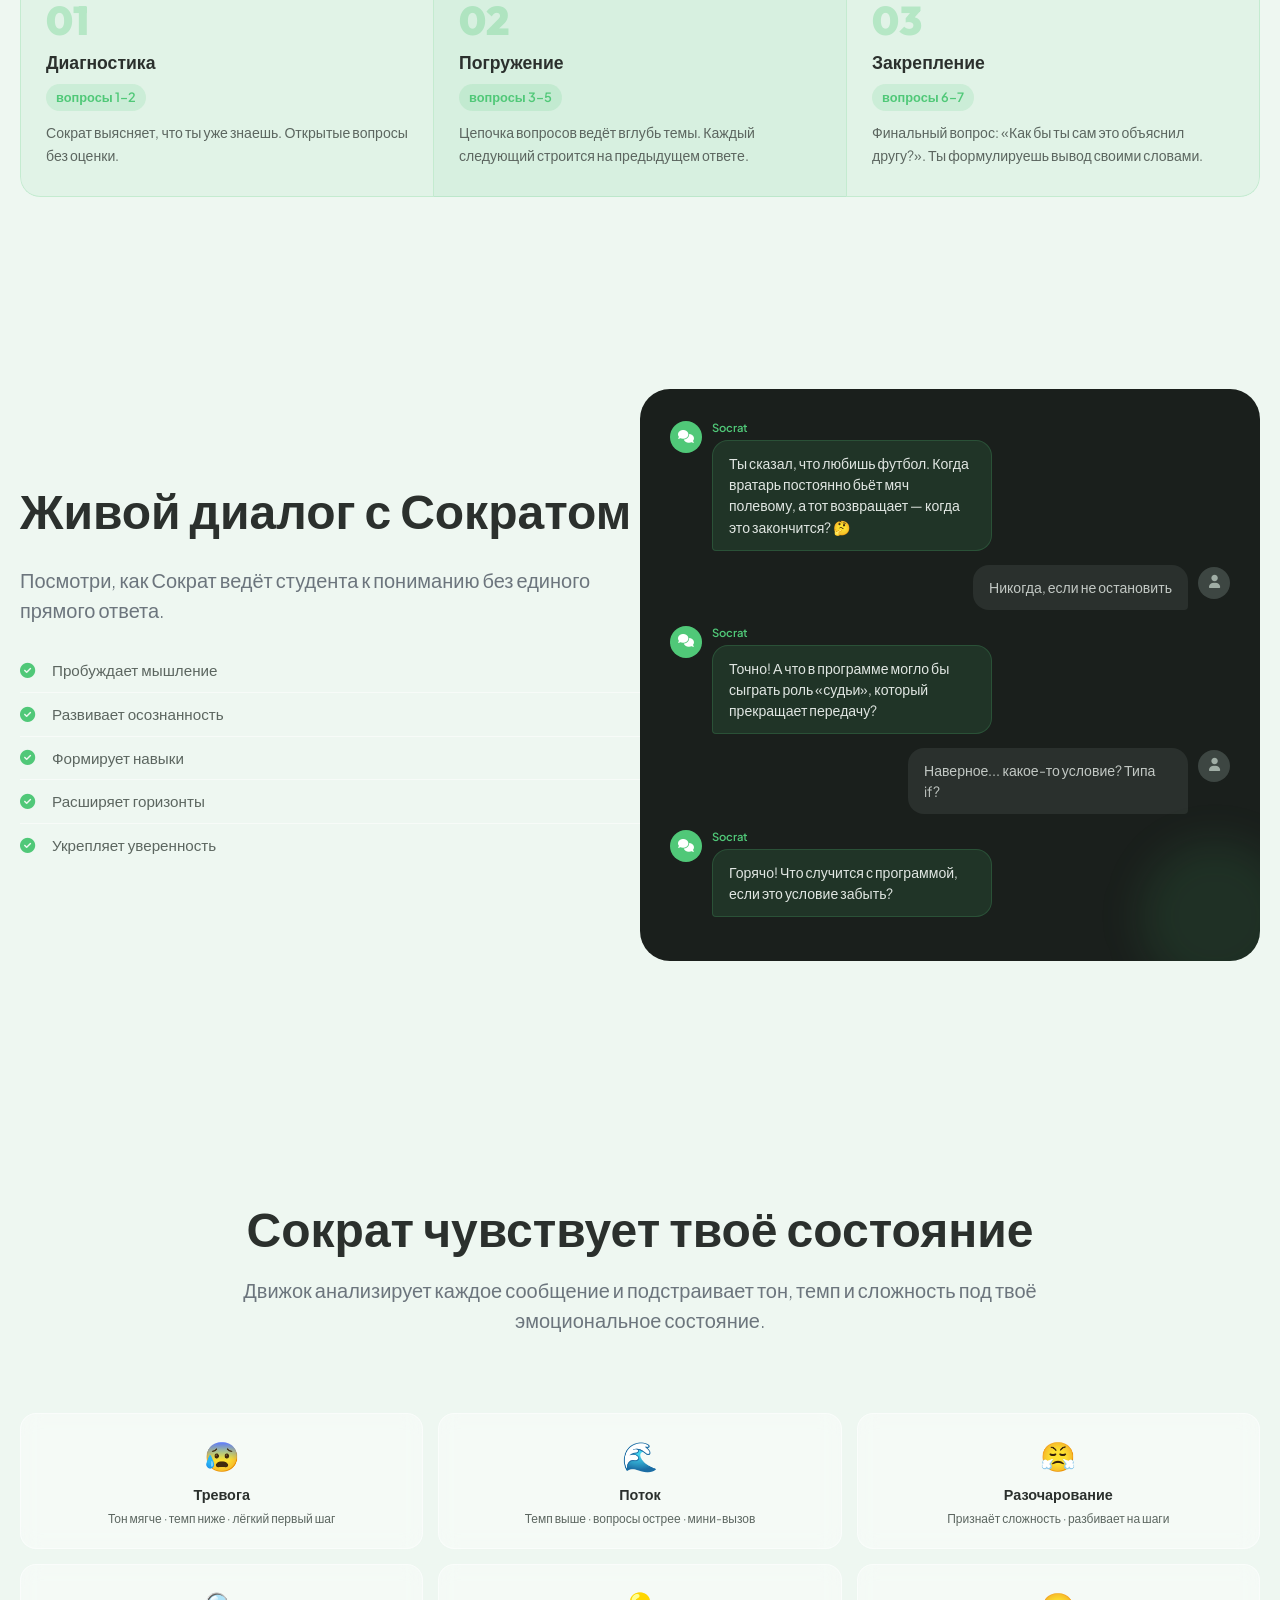
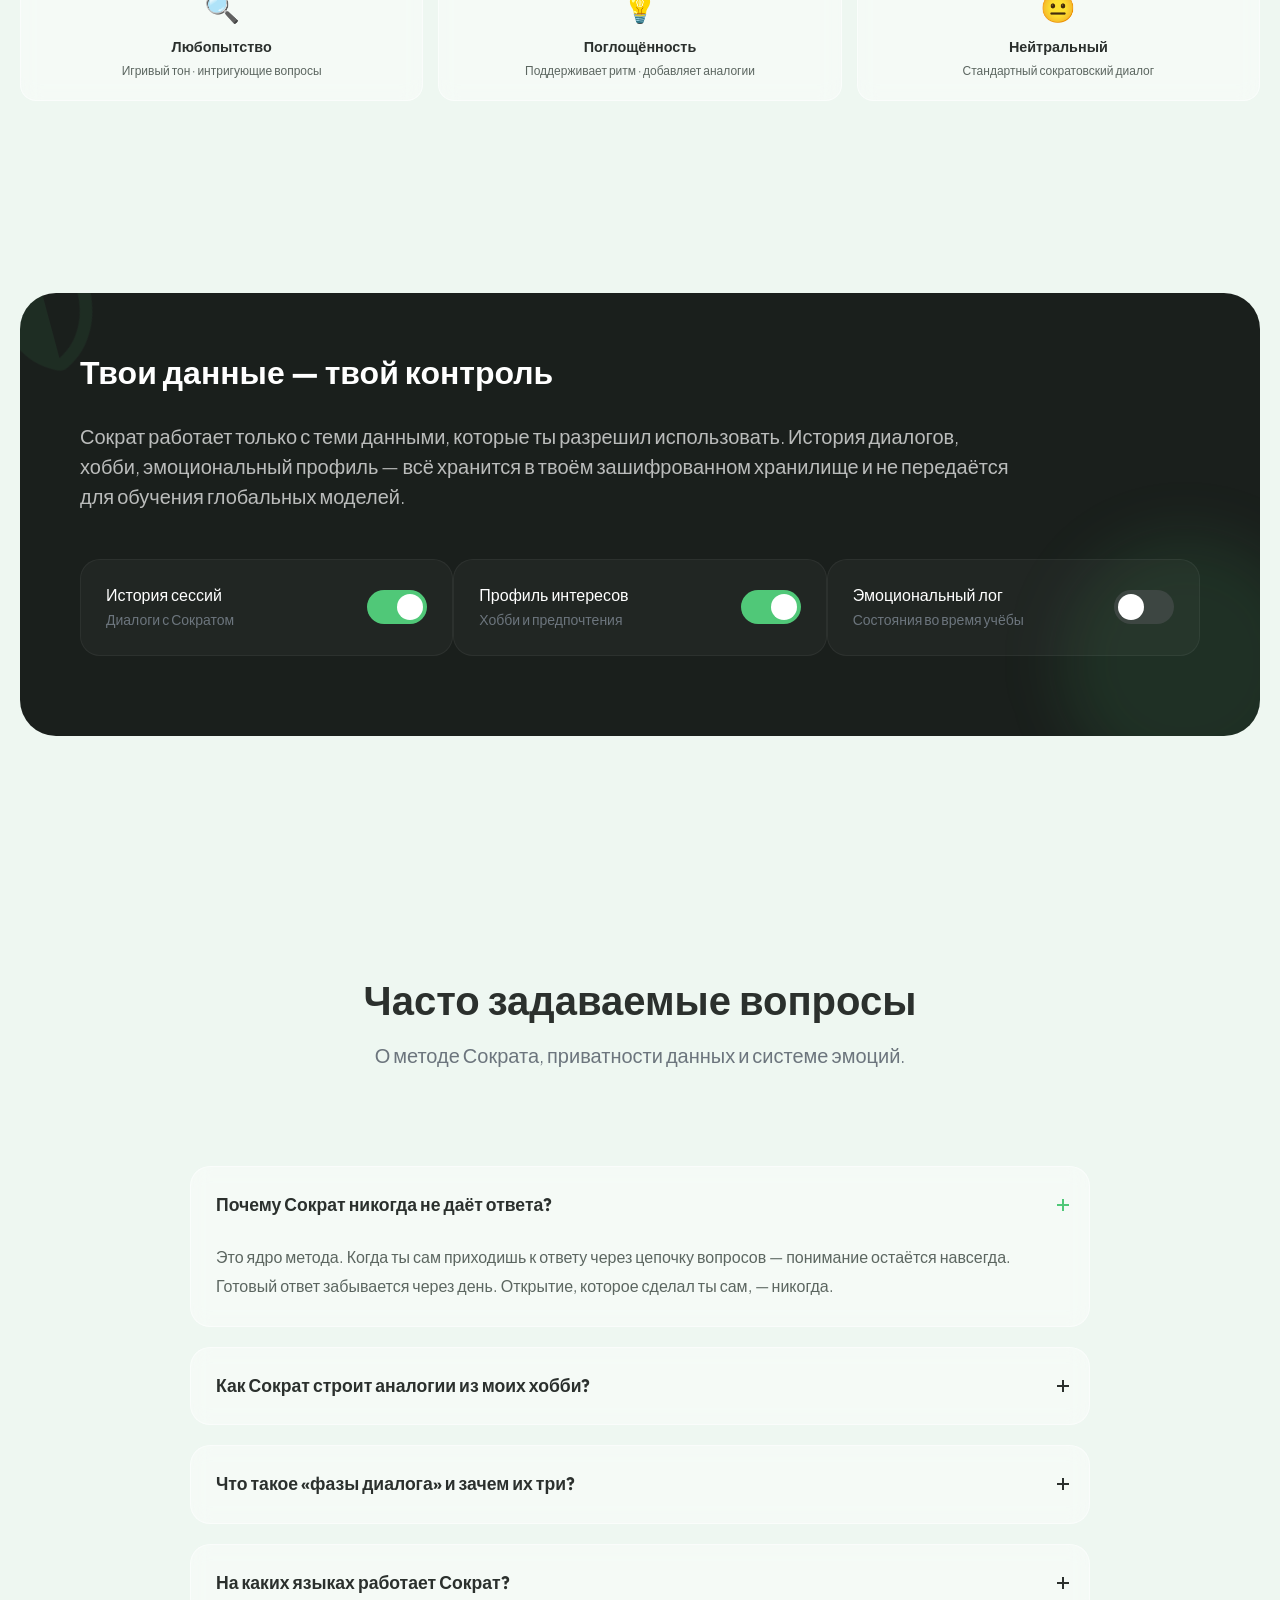
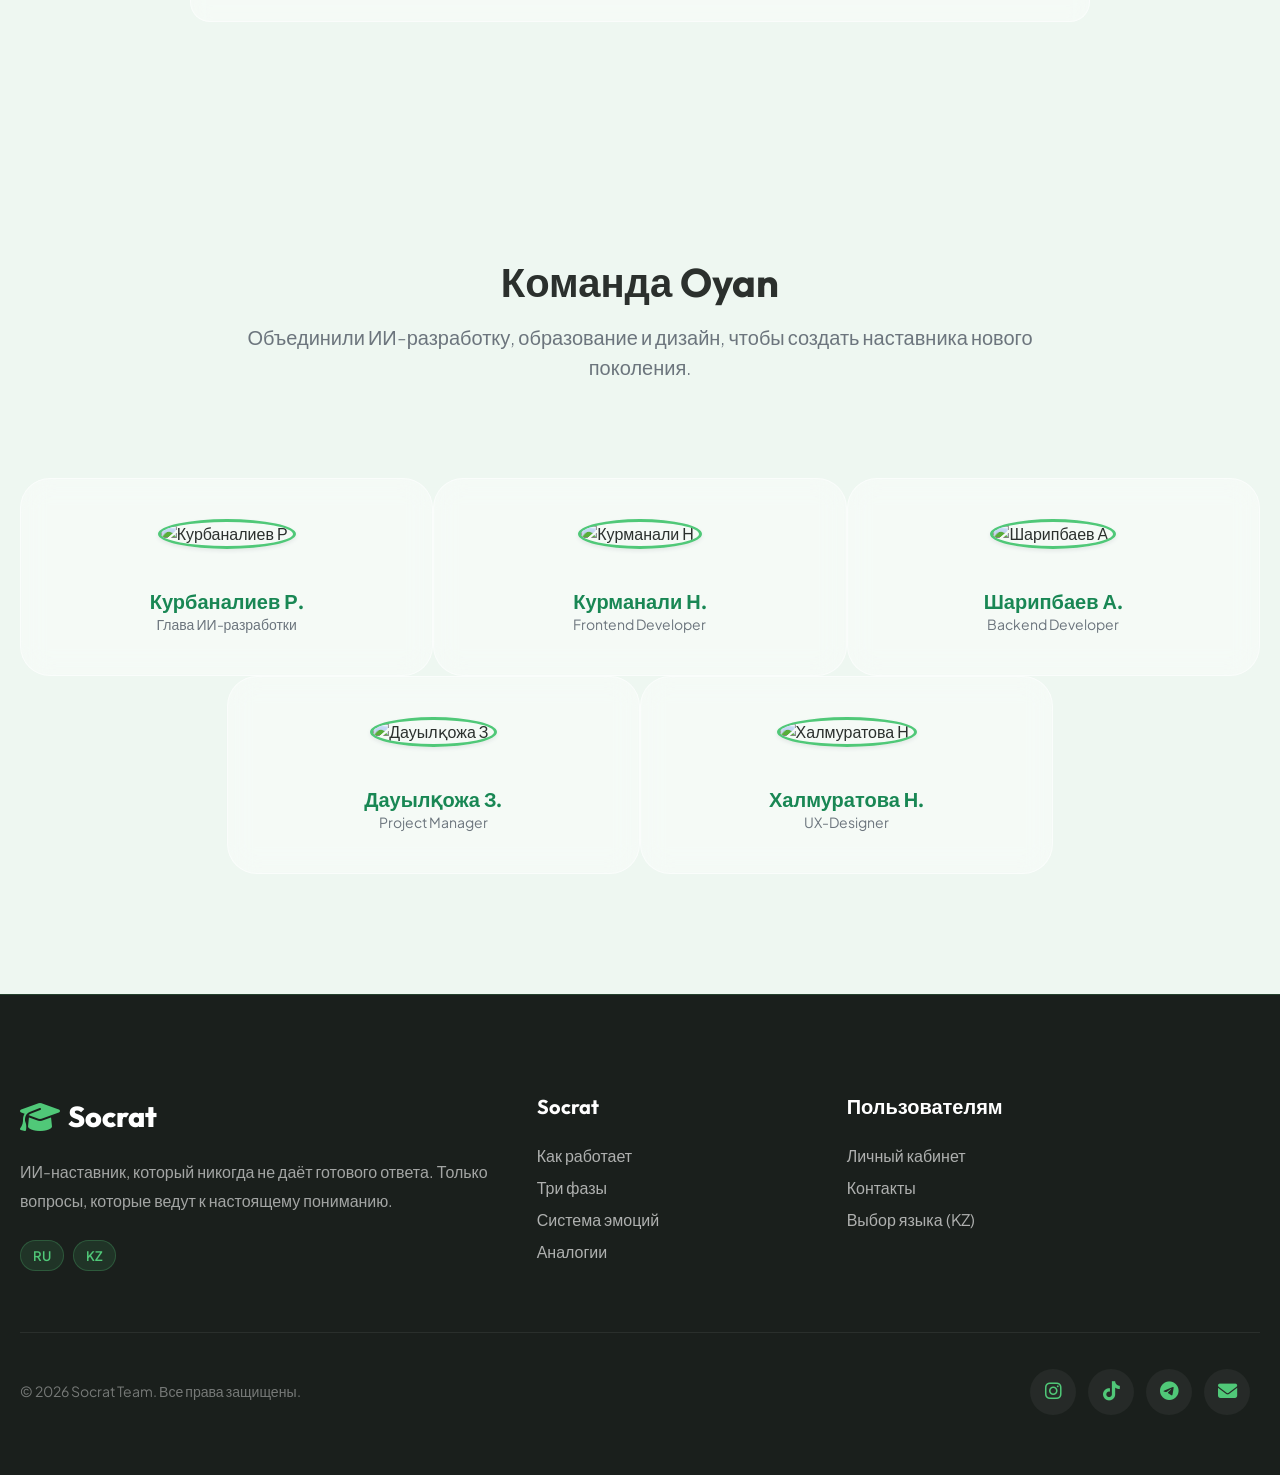
==== commit cfc273fd: "Add files via upload" ====
--- a/index.html
+++ b/index.html
@@ -1,5 +1,5 @@
 <!DOCTYPE html>
-<html lang="ru" data-lang="ru">
+<html lang="ru" data-lang="ru" class="page-index">
 <head>
     <meta charset="UTF-8">
     <meta name="viewport" content="width=device-width, initial-scale=1.0">
@@ -13,9 +13,10 @@
     <link href="https://cdn.jsdelivr.net/npm/bootstrap@5.3.0/dist/css/bootstrap.min.css" rel="stylesheet">
     <link rel="stylesheet" href="https://cdnjs.cloudflare.com/ajax/libs/font-awesome/6.4.0/css/all.min.css">
     <link href="https://unpkg.com/aos@2.3.1/dist/aos.css" rel="stylesheet">
-    <link rel="stylesheet" href="css/styles.css">
+
+    <link rel="stylesheet" href="./style.css">
 </head>
-<body>
+<body class="page-index">
 
 <div id="bg-neural-canvas">
     <div class="blob blob-1"></div>
@@ -26,14 +27,13 @@
     <div class="modal-box">
         <button class="modal-close" onclick="closeModal()"><i class="fa-solid fa-xmark"></i></button>
 
-        <div class="auth-buttons d-none d-md-flex gap-2">
-            <a href="dashboard.html" class="btn btn-outline-primary">
+        <div class="modal-tabs">
+            <button class="modal-tab active" onclick="switchTab('login')">
                 <span data-lang-ru>Войти</span><span data-lang-kz>Кіру</span>
-            </a>
-            
-            <a href="dashboard.html" class="btn btn-primary">
+            </button>
+            <button class="modal-tab" onclick="switchTab('register')">
                 <span data-lang-ru>Зарегистрироваться</span><span data-lang-kz>Тіркелу</span>
-            </a>
+            </button>
         </div>
 
         <div class="modal-form-section active" id="tab-login">
@@ -114,13 +114,13 @@
 
         <div class="d-flex align-items-center gap-2">
             <button class="icon-btn" id="theme-toggle"><i class="fa-solid fa-moon"></i></button>
-        
-            <a href="dashboard.html" class="btn-elite-base btn-outline-elite d-none d-sm-flex" style="padding:10px 18px;font-size:0.85rem;text-decoration:none;">
+
+            <button class="btn-elite-base btn-outline-elite d-none d-sm-flex" style="padding:10px 18px;font-size:0.85rem;" onclick="openModal('login')">
                 <span data-lang-ru>Войти</span><span data-lang-kz>Кіру</span>
-            </a>
-            <a href="dashboard.html" class="btn-elite-base btn-primary-elite" style="padding:10px 18px;font-size:0.85rem;text-decoration:none;">
+            </button>
+            <button class="btn-elite-base btn-primary-elite" style="padding:10px 18px;font-size:0.85rem;" onclick="openModal('register')">
                 <span data-lang-ru>Зарегистрироваться</span><span data-lang-kz>Тіркелу</span>
-            </a>
+            </button>
         </div>
     </div>
 </nav>
@@ -149,9 +149,9 @@
                 </p>
 
                 <div class="d-flex flex-wrap gap-3 mb-5">
-                    <a href="dashboard.html" class="btn-elite-base btn-primary-elite" style="font-size:1rem;text-decoration:none;">
+                    <button class="btn-elite-base btn-primary-elite" onclick="openModal('register')" style="font-size:1rem;">
                         <span data-lang-ru>Начать диалог с Сократом</span><span data-lang-kz>Сократпен диалог бастау</span>
-                    </a>
+                    </button>
                     <a href="#how" class="btn-elite-base btn-secondary-elite" style="font-size:1rem;">
                         <span data-lang-ru>Как это работает</span><span data-lang-kz>Қалай жұмыс істейді</span>
                         <i class="fa-solid fa-arrow-down"></i>
@@ -538,6 +538,6 @@
 
 <script src="https://cdn.jsdelivr.net/npm/bootstrap@5.3.0/dist/js/bootstrap.bundle.min.js"></script>
 <script src="https://unpkg.com/aos@2.3.1/dist/aos.js"></script>
-<script src="js/scripts.js"></script>
+<script src="./script.js"></script>
 </body>
 </html>
--- a/style.css
+++ b/style.css
@@ -0,0 +1,1740 @@
+/* ===== landing.css ===== */
+html.page-index {
+
+    --emerald: #50C878;
+    --emerald-dark: #3da35d;
+    --emerald-light: #dcf5e5;
+    --bg-mint: #EEF7F1;
+    --text-main: #2B302D;
+    --text-secondary: #5c6660;
+    --glass-white: rgba(255,255,255,0.4);
+    --glass-border: rgba(255,255,255,0.5);
+    --card-shadow: rgba(43,48,45,0.08);
+    --transition-smooth: all 0.5s cubic-bezier(0.16,1,0.3,1);
+    --transition-bounce: all 0.6s cubic-bezier(0.68,-0.6,0.32,1.6);
+    --neural-node-size: 8px;
+    --visual-brain-morph-ease: cubic-bezier(0.42,0,0.58,1);
+}
+
+html.page-index[data-theme="dark"] {
+
+    --bg-mint: #111512;
+    --text-main: #E0E6E2;
+    --text-secondary: #A0ADA5;
+    --glass-white: rgba(20,25,22,0.6);
+    --glass-border: rgba(255,255,255,0.05);
+    --card-shadow: rgba(0,0,0,0.3);
+    --emerald-light: rgba(80,200,120,0.1);
+}
+
+
+html.page-index * {
+ margin:0; padding:0; box-sizing:border-box; cursor:default; }
+
+
+html.page-index body {
+ background-color:var(--bg-mint); color:var(--text-main); font-family:"Plus Jakarta Sans",sans-serif; overflow-x:hidden; min-height:100vh; transition:background-color 0.5s ease,color 0.5s ease; }
+
+html.page-index h1, html.page-index h2, html.page-index h3, html.page-index h4, html.page-index h5 {
+ font-family:"Outfit",sans-serif; font-weight:700; }
+
+
+html.page-index ::-webkit-scrollbar {
+ width:10px; }
+
+html.page-index ::-webkit-scrollbar-track {
+ background:var(--bg-mint); }
+
+html.page-index ::-webkit-scrollbar-thumb {
+ background:var(--emerald); border-radius:20px; border:3px solid var(--bg-mint); }
+
+
+html.page-index #bg-neural-canvas {
+ position:fixed; top:0; left:0; width:100%; height:100%; z-index:-3; overflow:hidden; }
+
+html.page-index .neural-node {
+ position:absolute; width:var(--neural-node-size); height:var(--neural-node-size); background:rgba(80,200,120,0.2); border-radius:50%; pointer-events:none; animation:neuralPulse 10s infinite linear alternate; }
+
+html.page-index .neural-connection {
+ position:absolute; pointer-events:none; background:linear-gradient(90deg,rgba(80,200,120,0.2),transparent); height:1px; animation:neuralFlash 5s infinite; }
+
+@keyframes neuralPulse { 0%{transform:scale(1);opacity:0.1} 50%{opacity:0.3} 100%{transform:scale(1.5);opacity:0.1} }
+@keyframes neuralFlash { 0%,100%{opacity:0.1} 20%{opacity:0.5} 30%{opacity:0.1} }
+html.page-index .blob {
+ position:absolute; filter:blur(80px); z-index:-2; animation:moveBlobs 25s infinite alternate ease-in-out; pointer-events:none; }
+
+html.page-index .blob-1 {
+ top:-20%; left:-20%; width:700px; height:700px; background:rgba(80,200,120,0.15); }
+
+html.page-index .blob-2 {
+ bottom:-20%; right:-10%; width:900px; height:900px; background:rgba(80,200,120,0.1); }
+
+@keyframes moveBlobs { 0%{transform:translate(0,0) rotate(0deg) scale(1)} 100%{transform:translate(150px,80px) rotate(90deg) scale(1.3)} }
+
+html.page-index .navbar-floating {
+
+    position:fixed; top:25px; left:50%; transform:translateX(-50%);
+    width:90%; max-width:1400px;
+    background:var(--glass-white); backdrop-filter:blur(15px);
+    border-radius:100px; padding:12px 30px; z-index:1000;
+    border:1px solid var(--glass-border); box-shadow:0 4px 12px var(--card-shadow);
+    transition:var(--transition-smooth);
+}
+
+html.page-index .container {
+    max-width:1240px;
+    margin-left:auto;
+    margin-right:auto;
+}
+
+html.page-index .navbar-scrolled {
+ top:10px; width:95%; }
+
+html.page-index .navbar-brand {
+ font-size:1.6rem; color:var(--text-main) !important; text-decoration:none; font-weight:800; display:flex; align-items:center; font-family:"Outfit",sans-serif; }
+
+html.page-index .navbar-brand i {
+ color:var(--emerald); font-size:1.8rem; }
+
+html.page-index .nav-link-elite {
+ color:var(--text-main); text-decoration:none; margin:0 12px; font-weight:500; font-size:0.9rem; transition:var(--transition-smooth); position:relative; }
+
+html.page-index .nav-link-elite::after {
+ content:""; position:absolute; bottom:-5px; left:0; width:0; height:2px; background:var(--emerald); transition:var(--transition-smooth); }
+
+html.page-index .nav-link-elite:hover {
+ color:var(--emerald); }
+
+html.page-index .nav-link-elite:hover::after {
+ width:100%; }
+
+
+html.page-index .icon-btn {
+ background:none; border:none; color:var(--text-main); font-size:1.15rem; width:40px; height:40px; border-radius:50%; display:flex; align-items:center; justify-content:center; transition:var(--transition-bounce); flex-shrink:0; }
+
+html.page-index .icon-btn:hover {
+ background:var(--emerald-light); transform:rotate(15deg) scale(1.1); }
+
+
+html.page-index .lang-switch {
+ display:flex; background:var(--emerald-light); border:1px solid rgba(80,200,120,0.3); border-radius:30px; padding:3px; gap:2px; }
+
+html.page-index .lang-btn {
+ background:none; border:none; border-radius:20px; padding:4px 12px; font-size:0.8rem; font-weight:700; font-family:"Outfit",sans-serif; color:var(--emerald); transition:0.3s; cursor:pointer; }
+
+html.page-index .lang-btn.active {
+ background:var(--emerald); color:white; }
+
+html.page-index[data-theme="dark"] .lang-switch {
+ background:rgba(80,200,120,0.08); }
+
+
+html.page-index .btn-elite-base {
+ padding:14px 28px; border-radius:100px; font-weight:700; font-family:"Outfit",sans-serif; text-decoration:none; border:none; font-size:0.95rem; display:inline-flex; align-items:center; gap:10px; transition:var(--transition-bounce); position:relative; overflow:hidden; cursor:pointer; }
+
+html.page-index .btn-primary-elite {
+ background:var(--emerald); color:white !important; box-shadow:0 10px 25px rgba(80,200,120,0.3); }
+
+html.page-index .btn-primary-elite::after {
+ content:""; position:absolute; top:0; left:-100%; width:100%; height:100%; background:linear-gradient(90deg,transparent,rgba(255,255,255,0.3),transparent); transition:0.5s; }
+
+html.page-index .btn-primary-elite:hover {
+ transform:translateY(-5px) scale(1.03); box-shadow:0 18px 40px rgba(80,200,120,0.5); }
+
+html.page-index .btn-primary-elite:hover::after {
+ left:100%; }
+
+html.page-index .btn-secondary-elite {
+ background:var(--glass-white); color:var(--text-main) !important; border:1px solid var(--glass-border); backdrop-filter:blur(10px); }
+
+html.page-index .btn-secondary-elite:hover {
+ background:var(--bg-mint); transform:translateY(-4px); box-shadow:0 10px 30px var(--card-shadow); }
+
+html.page-index .btn-outline-elite {
+ background:transparent; color:var(--text-main) !important; border:1.5px solid rgba(80,200,120,0.4); }
+
+html.page-index .btn-outline-elite:hover {
+ background:rgba(80,200,120,0.08); transform:translateY(-4px); border-color:var(--emerald); }
+
+
+html.page-index .modal-overlay {
+ position:fixed; inset:0; background:rgba(0,0,0,0.55); backdrop-filter:blur(6px); z-index:2000; display:none; align-items:center; justify-content:center; }
+
+html.page-index .modal-overlay.open {
+ display:flex; }
+
+html.page-index .modal-box {
+ background:var(--bg-mint); border:1px solid var(--glass-border); border-radius:28px; padding:44px 40px; max-width:420px; width:90%; position:relative; box-shadow:0 30px 80px rgba(0,0,0,0.2); animation:modalIn 0.4s cubic-bezier(0.16,1,0.3,1); }
+
+@keyframes modalIn { from{transform:scale(0.92) translateY(20px);opacity:0} to{transform:scale(1) translateY(0);opacity:1} }
+html.page-index .modal-close {
+ position:absolute; top:16px; right:16px; background:none; border:none; color:var(--text-secondary); font-size:1.2rem; cursor:pointer; width:36px; height:36px; border-radius:50%; display:flex; align-items:center; justify-content:center; transition:0.3s; }
+
+html.page-index .modal-close:hover {
+ background:var(--emerald-light); color:var(--emerald); }
+
+html.page-index .modal-title {
+ font-family:"Outfit",sans-serif; font-size:1.6rem; font-weight:800; margin-bottom:8px; }
+
+html.page-index .modal-sub {
+ color:var(--text-secondary); font-size:0.9rem; margin-bottom:28px; }
+
+html.page-index .modal-tabs {
+ display:flex; background:rgba(80,200,120,0.08); border-radius:20px; padding:4px; margin-bottom:28px; gap:4px; }
+
+html.page-index .modal-tab {
+ flex:1; text-align:center; padding:8px; border-radius:16px; border:none; background:none; font-family:"Outfit",sans-serif; font-weight:600; font-size:0.9rem; color:var(--text-secondary); cursor:pointer; transition:0.3s; }
+
+html.page-index .modal-tab.active {
+ background:var(--emerald); color:white; }
+
+html.page-index .form-group {
+ margin-bottom:16px; }
+
+html.page-index .form-group label {
+ display:block; font-size:0.82rem; font-weight:600; margin-bottom:6px; color:var(--text-secondary); }
+
+html.page-index .form-input {
+ width:100%; padding:12px 16px; border-radius:14px; border:1.5px solid var(--glass-border); background:var(--glass-white); color:var(--text-main); font-family:"Plus Jakarta Sans",sans-serif; font-size:0.92rem; transition:0.3s; outline:none; cursor:text; }
+
+html.page-index .form-input:focus {
+ border-color:var(--emerald); box-shadow:0 0 0 3px rgba(80,200,120,0.12); }
+
+html.page-index[data-theme="dark"] .form-input {
+ background:rgba(30,35,32,0.8); border-color:rgba(255,255,255,0.08); color:#E0E6E2; }
+
+html.page-index .divider-or {
+ display:flex; align-items:center; gap:12px; margin:20px 0; color:var(--text-secondary); font-size:0.8rem; }
+
+html.page-index .divider-or::before, html.page-index .divider-or::after {
+ content:""; flex:1; height:1px; background:var(--glass-border); }
+
+html.page-index .btn-google {
+ width:100%; display:flex; align-items:center; justify-content:center; gap:10px; padding:12px; border-radius:14px; border:1.5px solid var(--glass-border); background:var(--glass-white); color:var(--text-main); font-family:"Outfit",sans-serif; font-weight:600; font-size:0.9rem; cursor:pointer; transition:var(--transition-smooth); }
+
+html.page-index .btn-google:hover {
+ border-color:rgba(80,200,120,0.4); background:rgba(80,200,120,0.05); transform:translateY(-2px); }
+
+html.page-index .modal-form-section {
+ display:none; }
+
+html.page-index .modal-form-section.active {
+ display:block; }
+
+
+html.page-index .hero-viewport-elite {
+ min-height:100vh; display:flex; align-items:center; padding:180px 0 100px; position:relative; }
+
+html.page-index .hero-headline-elite {
+ font-size:clamp(3rem,7.5vw,6.5rem); line-height:1; letter-spacing:-2px; margin-bottom:30px; font-weight:800; font-family:"Outfit",sans-serif; }
+
+html.page-index .hero-headline-elite span {
+ font-family:"Outfit",sans-serif; font-weight:800; }
+
+html.page-index .hero-accent {
+ color:var(--emerald); position:relative; display:inline-block; }
+
+html.page-index .hero-accent::before {
+ content:""; position:absolute; bottom:10px; left:0; width:100%; height:10px; background:rgba(80,200,120,0.2); z-index:-1; }
+
+
+html.page-index .chat-bubble-float {
+ position:absolute; background:var(--glass-white); backdrop-filter:blur(12px); border:1px solid var(--glass-border); border-radius:18px 18px 18px 4px; padding:12px 18px; font-size:0.82rem; color:var(--text-main); box-shadow:0 8px 25px var(--card-shadow); max-width:200px; line-height:1.4; animation:floatBubble 6s ease-in-out infinite; pointer-events:none; }
+
+html.page-index .chat-bubble-float.socrat {
+ border-radius:18px 18px 4px 18px; border-left:3px solid var(--emerald); background:rgba(80,200,120,0.08); }
+
+html.page-index .bubble-1 {
+ top:5%; left:-10%; animation-delay:0s; }
+
+html.page-index .bubble-2 {
+ top:50%; right:-15%; animation-delay:2s; }
+
+html.page-index .bubble-3 {
+ bottom:8%; left:-5%; animation-delay:1s; }
+
+@keyframes floatBubble { 0%,100%{transform:translateY(0)} 50%{transform:translateY(-12px)} }
+
+html.page-index .visual-container-ai-visual {
+ width:450px; height:450px; position:relative; perspective:1000px; margin:0 auto; }
+
+html.page-index .visual-core-visual-core {
+ width:100%; height:100%; position:absolute; transform-style:preserve-3d; animation:visualCoreRotate 20s infinite linear; }
+
+@keyframes visualCoreRotate { from{transform:rotateY(0deg) rotateX(10deg)} to{transform:rotateY(360deg) rotateX(10deg)} }
+html.page-index .neural-grid-visual-grid {
+ width:300px; height:300px; background:var(--glass-white); border-radius:40% 60% 70% 30%/40% 50% 60% 70%; position:absolute; top:50%; left:50%; transform:translate(-50%,-50%) translateZ(0); backdrop-filter:blur(10px); border:2px solid var(--emerald-light); box-shadow:0 20px 50px var(--card-shadow); animation:visualMorph 8s infinite alternate var(--visual-brain-morph-ease); display:flex; align-items:center; justify-content:center; overflow:hidden; }
+
+@keyframes visualMorph { 0%{border-radius:40% 60% 70% 30%/40% 50% 60% 70%;transform:translate(-50%,-50%) translateZ(0) rotate(0deg)} 100%{border-radius:70% 30% 50% 50%/30% 30% 70% 70%;transform:translate(-50%,-50%) translateZ(0) rotate(10deg)} }
+html.page-index .neural-grid-visual-grid i {
+ font-size:100px; color:var(--emerald); filter:drop-shadow(0 0 20px rgba(80,200,120,0.4)); animation:visualBrainPulse 5s infinite; }
+
+@keyframes visualBrainPulse { 0%,100%{opacity:0.8;transform:scale(1)} 50%{opacity:1;transform:scale(1.1)} }
+
+html.page-index .stat-strip {
+ display:flex; gap:40px; margin-top:50px; flex-wrap:wrap; }
+
+html.page-index .stat-num {
+ font-size:2.2rem; font-weight:900; color:var(--emerald); font-family:"Outfit",sans-serif; line-height:1; }
+
+html.page-index .stat-label {
+ font-size:0.85rem; color:var(--text-secondary); margin-top:4px; }
+
+
+html.page-index .lang-badge {
+ display:inline-flex; align-items:center; gap:6px; background:rgba(80,200,120,0.12); border:1px solid rgba(80,200,120,0.25); border-radius:20px; padding:6px 14px; font-size:0.85rem; font-weight:600; color:var(--emerald); }
+
+html.page-index .lang-badge-btn {
+ cursor:pointer; transition:var(--transition-smooth); border:1.5px solid rgba(80,200,120,0.25); font-family:"Plus Jakarta Sans",sans-serif; }
+
+html.page-index .lang-badge-btn.active {
+ background:var(--emerald); color:white; border-color:var(--emerald); }
+
+html.page-index .lang-badge-btn:hover:not(.active) {
+ background:rgba(80,200,120,0.2); transform:translateY(-2px); }
+
+
+html.page-index .glass-card-elite {
+ background:var(--glass-white); backdrop-filter:blur(20px); border:1px solid var(--glass-border); border-radius:36px; padding:50px; transition:var(--transition-smooth); box-shadow:0 12px 40px var(--card-shadow); }
+
+html.page-index .glass-card-elite:hover {
+ transform:translateY(-15px); border-color:rgba(80,200,120,0.4); box-shadow:0 25px 60px rgba(43,48,45,0.1); }
+
+
+html.page-index .phase-strip {
+ display:flex; gap:0; border-radius:20px; overflow:hidden; margin-top:50px; }
+
+html.page-index .phase-block {
+ flex:1; padding:30px 25px; transition:var(--transition-smooth); }
+
+html.page-index .phase-block:nth-child(1) {
+ background:rgba(80,200,120,0.08); border:1px solid rgba(80,200,120,0.2); border-radius:20px 0 0 20px; }
+
+html.page-index .phase-block:nth-child(2) {
+ background:rgba(80,200,120,0.14); border-top:1px solid rgba(80,200,120,0.2); border-bottom:1px solid rgba(80,200,120,0.2); }
+
+html.page-index .phase-block:nth-child(3) {
+ background:rgba(80,200,120,0.08); border:1px solid rgba(80,200,120,0.2); border-radius:0 20px 20px 0; }
+
+html.page-index .phase-block:hover {
+ background:rgba(80,200,120,0.2); transform:translateY(-5px); }
+
+html.page-index .phase-num {
+ font-size:2.5rem; font-weight:900; color:var(--emerald); font-family:"Outfit",sans-serif; opacity:0.3; }
+
+html.page-index .phase-label {
+ font-weight:700; font-size:1.1rem; font-family:"Outfit",sans-serif; margin-bottom:8px; }
+
+html.page-index .phase-questions {
+ font-size:0.8rem; color:var(--emerald); font-weight:600; background:rgba(80,200,120,0.15); padding:4px 10px; border-radius:20px; display:inline-block; margin-bottom:10px; }
+
+html.page-index .phase-desc {
+ font-size:0.88rem; color:var(--text-secondary); line-height:1.6; }
+
+
+html.page-index .chat-demo-wrap {
+ background:#1A1F1C; border-radius:30px; padding:30px; position:relative; overflow:hidden; }
+
+html.page-index .chat-demo-wrap::after {
+ content:""; position:absolute; bottom:-30px; right:-30px; width:150px; height:150px; background:rgba(80,200,120,0.1); border-radius:50%; filter:blur(20px); }
+
+html.page-index .chat-msg {
+ margin-bottom:14px; display:flex; gap:10px; }
+
+html.page-index .chat-msg.user {
+ flex-direction:row-reverse; }
+
+html.page-index .chat-avatar {
+ width:32px; height:32px; border-radius:50%; display:flex; align-items:center; justify-content:center; font-size:0.8rem; flex-shrink:0; margin-top:2px; }
+
+html.page-index .chat-avatar.socrat-av {
+ background:var(--emerald); color:white; }
+
+html.page-index .chat-avatar.user-av {
+ background:#3d4642; color:#a0ada5; }
+
+html.page-index .chat-bubble {
+ padding:12px 16px; border-radius:16px; font-size:0.88rem; line-height:1.5; max-width:280px; }
+
+html.page-index .chat-bubble.socrat-bubble {
+ background:rgba(80,200,120,0.12); border:1px solid rgba(80,200,120,0.2); color:#E0E6E2; border-radius:16px 16px 16px 4px; }
+
+html.page-index .chat-bubble.user-bubble {
+ background:#2a302d; color:#c2c8c4; border-radius:16px 16px 4px 16px; }
+
+html.page-index .socrat-name {
+ font-size:0.7rem; color:var(--emerald); font-weight:600; margin-bottom:4px; }
+
+
+html.page-index .emotion-grid {
+ display:grid; grid-template-columns:repeat(3,1fr); gap:15px; margin-top:30px; }
+
+html.page-index .emotion-card {
+ background:var(--glass-white); backdrop-filter:blur(10px); border:1px solid var(--glass-border); border-radius:16px; padding:20px 15px; text-align:center; transition:var(--transition-smooth); }
+
+html.page-index .emotion-card:hover {
+ transform:translateY(-5px); border-color:rgba(80,200,120,0.4); }
+
+html.page-index .emotion-icon {
+ font-size:1.8rem; margin-bottom:8px; }
+
+html.page-index .emotion-name {
+ font-weight:700; font-size:0.9rem; font-family:"Outfit",sans-serif; }
+
+html.page-index .emotion-tone {
+ font-size:0.75rem; color:var(--text-secondary); margin-top:4px; }
+
+
+html.page-index .data-control-panel-control-panel {
+ background:#1A1F1C; border-radius:36px; padding:60px; color:#E0E6E2; position:relative; overflow:hidden; }
+
+html.page-index .data-control-panel-control-panel h2 {
+ color:white; margin-bottom:30px; }
+
+html.page-index .data-control-panel-control-panel::after {
+ content:""; position:absolute; bottom:-50px; right:-50px; width:250px; height:250px; background:rgba(80,200,120,0.1); border-radius:50%; filter:blur(30px); z-index:0; }
+
+html.page-index .data-permission-item-permission-item {
+ display:flex; align-items:center; justify-content:space-between; background:rgba(255,255,255,0.03); border:1px solid rgba(255,255,255,0.05); padding:25px; border-radius:20px; margin-bottom:20px; transition:0.3s; position:relative; z-index:1; }
+
+html.page-index .data-permission-item-permission-item:hover {
+ background:rgba(255,255,255,0.05); border-color:var(--emerald); }
+
+html.page-index .control-switch {
+ position:relative; display:inline-block; width:60px; height:34px; }
+
+html.page-index .control-switch input {
+ opacity:0; width:0; height:0; }
+
+html.page-index .control-slider {
+ position:absolute; top:0; left:0; right:0; bottom:0; background-color:#3d4642; border-radius:34px; transition:0.4s; cursor:pointer; }
+
+html.page-index .control-slider:before {
+ position:absolute; content:""; height:26px; width:26px; left:4px; bottom:4px; background-color:white; border-radius:50%; transition:0.4s; }
+
+html.page-index .control-switch input:checked + .control-slider {
+ background-color:var(--emerald); }
+
+html.page-index .control-switch input:checked + .control-slider:before {
+ transform:translateX(26px); }
+
+
+html.page-index .prohibition-list {
+ list-style:none; padding:0; }
+
+html.page-index .prohibition-list li {
+ padding:10px 0; border-bottom:1px solid var(--glass-border); display:flex; align-items:center; gap:12px; font-size:0.95rem; color:var(--text-secondary); }
+
+html.page-index .prohibition-list li:last-child {
+ border-bottom:none; }
+
+html.page-index .prohibition-list li i {
+ color:#e05555; width:20px; flex-shrink:0; }
+
+
+html.page-index .faq-accordion-custom-faq-accordion {
+ width:100%; max-width:900px; margin:0 auto; }
+
+html.page-index .faq-item-faq-item {
+ background:var(--glass-white); backdrop-filter:blur(10px); border:1px solid var(--glass-border); border-radius:20px; margin-bottom:20px; overflow:hidden; transition:var(--transition-smooth); }
+
+html.page-index .faq-header-faq-header {
+ padding:25px; display:flex; justify-content:space-between; align-items:center; cursor:pointer; color:var(--text-main); font-weight:700; font-size:1.1rem; font-family:"Outfit",sans-serif; position:relative; }
+
+html.page-index .faq-header-faq-header::after {
+ content:""; position:absolute; top:50%; right:25px; transform:translateY(-50%); width:2px; height:12px; background:var(--text-main); transition:0.4s; }
+
+html.page-index .faq-header-faq-header::before {
+ content:""; position:absolute; top:50%; right:25px; transform:translateY(-50%) rotate(90deg); width:2px; height:12px; background:var(--text-main); transition:0.4s; }
+
+html.page-index .faq-item-active-faq-item-active .faq-header-faq-header::after {
+ transform:translateY(-50%) rotate(90deg); background:var(--emerald); }
+
+html.page-index .faq-item-active-faq-item-active .faq-header-faq-header::before {
+ transform:translateY(-50%) rotate(90deg) rotate(90deg); background:var(--emerald); }
+
+html.page-index .faq-body-faq-body {
+ max-height:0; opacity:0; padding:0 25px; transition:0.5s cubic-bezier(0.16,1,0.3,1); color:var(--text-secondary); line-height:1.8; font-size:1rem; }
+
+html.page-index .faq-item-active-faq-item-active .faq-body-faq-body {
+ max-height:400px; opacity:1; padding:0 25px 25px; }
+
+
+html.page-index .premium-team-elite-team-elite {
+ padding:120px 0; }
+
+html.page-index .premium-team-item-team-item {
+ background:var(--glass-white); backdrop-filter:blur(15px); border:1px solid var(--glass-border); border-radius:30px; padding:40px; text-align:center; transition:var(--transition-smooth); }
+
+html.page-index .premium-team-item-team-item:hover {
+ transform:translateY(-10px); border-color:rgba(80,200,120,0.3); }
+
+html.page-index .premium-team-item-team-item img {
+ width:120px; height:120px; border-radius:50%; border:4px solid rgba(80,200,120,0.3); margin-bottom:25px; object-fit:cover; }
+
+
+html.page-index footer {
+
+    display:block; padding:100px 0 60px;
+    background:#1A1F1C;
+    border-top:1px solid rgba(80,200,120,0.2);
+}
+
+html.page-index footer h5 {
+ color:#ffffff; margin-bottom:25px; font-family:"Outfit",sans-serif; }
+
+html.page-index footer p, html.page-index footer li, html.page-index footer .footer-desc {
+ color:rgba(255,255,255,0.6); }
+
+html.page-index footer a {
+ color:rgba(255,255,255,0.65); text-decoration:none; transition:0.3s; display:inline-block; }
+
+html.page-index footer a:hover {
+ color:var(--emerald); padding-left:5px; }
+
+html.page-index .footer-logo {
+ font-size:1.8rem; font-weight:800; font-family:"Outfit",sans-serif; color:#ffffff; display:flex; align-items:center; margin-bottom:20px; }
+
+html.page-index .footer-logo i {
+ color:var(--emerald); margin-right:12px; font-size:2rem; }
+
+html.page-index .footer-lang-badge {
+ display:inline-flex; align-items:center; gap:6px; background:rgba(80,200,120,0.12); border:1px solid rgba(80,200,120,0.25); border-radius:20px; padding:5px 12px; font-size:0.82rem; font-weight:600; color:var(--emerald); margin-right:6px; }
+
+html.page-index .social-circle {
+ width:46px; height:46px; background:rgba(255,255,255,0.05); border-radius:50%; display:inline-flex; align-items:center; justify-content:center; margin-right:10px; color:var(--emerald); font-size:1.2rem; transition:var(--transition-bounce); text-decoration:none !important; padding-left:0 !important; }
+
+html.page-index .social-circle:hover {
+ background:var(--emerald); color:white; transform:scale(1.2); }
+
+html.page-index .footer-copyright {
+ border-top:1px solid rgba(255,255,255,0.07); padding-top:36px; margin-top:60px; font-size:0.88rem; color:rgba(255,255,255,0.4); }
+
+
+@media (max-width:1200px) { .hero-headline-elite { font-size:4.5rem; } }
+@media (max-width:991px) {
+    .navbar-floating { width:95%; padding:10px 20px; }
+    .hero-headline-elite { font-size:3.5rem; text-align:center; }
+    .hero-viewport-elite .col-lg-7 { text-align:center; }
+    .hero-viewport-elite .hero-content-desc { margin:0 auto; }
+    .visual-container-ai-visual { width:300px; height:300px; margin:80px auto 0; }
+    .neural-grid-visual-grid { width:200px; height:200px; }
+    .neural-grid-visual-grid i { font-size:70px; }
+    .bubble-1,.bubble-2,.bubble-3 { display:none; }
+    .phase-strip { flex-direction:column; }
+    .phase-block:nth-child(1) { border-radius:20px 20px 0 0; }
+    .phase-block:nth-child(3) { border-radius:0 0 20px 20px; }
+    .emotion-grid { grid-template-columns:repeat(2,1fr); }
+    .data-control-panel-control-panel { padding:40px; }
+    .stat-strip { gap:20px; }
+    .d-lg-flex.nav-links { display:none !important; }
+}
+@media (max-width:576px) { .emotion-grid { grid-template-columns:1fr 1fr; } }
+
+html.page-index [data-lang-kz] {
+ display:none !important; }
+
+html.page-index[data-lang="ru"] [data-lang-kz] {
+ display:none !important; }
+
+html.page-index[data-lang="ru"] [data-lang-ru] {
+ display:inline !important; }
+
+html.page-index[data-lang="ru"] [data-lang-ru].lang-block {
+ display:block !important; }
+
+html.page-index[data-lang="ru"] [data-lang-ru].d-flex {
+ display:flex !important; }
+
+html.page-index[data-lang="kz"] [data-lang-ru] {
+ display:none !important; }
+
+html.page-index[data-lang="kz"] [data-lang-kz] {
+ display:inline !important; }
+
+html.page-index[data-lang="kz"] [data-lang-kz].lang-block {
+ display:block !important; }
+
+html.page-index[data-lang="kz"] [data-lang-kz].d-flex {
+ display:flex !important; }
+
+
+/* ===== main.css ===== */
+html.page-dashboard {
+
+    --primary: #50C878;
+    --primary-dark: #3da35d;
+    --primary-light: rgba(80, 200, 120, 0.15);
+    --primary-glow: rgba(80, 200, 120, 0.4);
+    --bg-body: #F4F7F5;
+    --sidebar-bg: #151917;
+    --card-bg: #ffffff;
+    --text-main: #1A1D1B;
+    --text-muted: #8E9894;
+    --border-color: rgba(0, 0, 0, 0.06);
+    --streak-color: linear-gradient(135deg, #FF9D00, #FF4500);
+    --radius-sm: 12px;
+    --radius-md: 20px;
+    --radius-lg: 30px;
+    --shadow-sm: 0 4px 15px rgba(0, 0, 0, 0.03);
+    --shadow-md: 0 10px 30px rgba(0, 0, 0, 0.06);
+    --shadow-lg: 0 20px 40px rgba(0, 0, 0, 0.08);
+    --shadow-glow: 0 0 20px var(--primary-glow);
+    --transition-bounce: 0.5s cubic-bezier(0.34, 1.56, 0.64, 1);
+    --transition-smooth: 0.3s cubic-bezier(0.4, 0, 0.2, 1);
+    --danger: #FF4757;
+    --warning: #FFA502;
+    --info: #1E90FF;
+    --glass-bg: rgba(255, 255, 255, 0.8);
+    --glass-border: rgba(255, 255, 255, 0.5);
+}
+
+
+html.page-dashboard[data-theme="dark"] {
+
+    --bg-body: #0A0C0B;
+    --card-bg: #141716;
+    --sidebar-bg: #070808;
+    --text-main: #F0F4F2;
+    --text-muted: #7A8580;
+    --border-color: rgba(255, 255, 255, 0.05);
+    --shadow-sm: 0 4px 15px rgba(0, 0, 0, 0.2);
+    --shadow-md: 0 10px 30px rgba(0, 0, 0, 0.4);
+    --shadow-lg: 0 20px 40px rgba(0, 0, 0, 0.6);
+    --glass-bg: rgba(20, 23, 22, 0.8);
+    --glass-border: rgba(255, 255, 255, 0.05);
+}
+
+
+html.page-dashboard * {
+
+    box-sizing: border-box;
+    margin: 0;
+    padding: 0;
+    -webkit-tap-highlight-color: transparent;
+}
+
+
+html.page-dashboard html {
+ scroll-behavior: smooth; }
+
+
+html.page-dashboard body {
+
+    font-family: "Plus Jakarta Sans", sans-serif;
+    background-color: var(--bg-body);
+    color: var(--text-main);
+    display: flex;
+    overflow: hidden;
+    height: 100vh;
+    transition: background-color var(--transition-smooth), color var(--transition-smooth);
+}
+
+
+html.page-dashboard ::-webkit-scrollbar {
+ width: 8px; height: 8px; }
+
+html.page-dashboard ::-webkit-scrollbar-track {
+ background: transparent; }
+
+html.page-dashboard ::-webkit-scrollbar-thumb {
+ background: var(--border-color); border-radius: 10px; }
+
+html.page-dashboard ::-webkit-scrollbar-thumb:hover {
+ background: var(--text-muted); }
+
+
+html.page-dashboard .bg-shapes {
+
+    position: fixed;
+    top: 0; left: 0;
+    width: 100vw; height: 100vh;
+    z-index: -1;
+    overflow: hidden;
+    pointer-events: none;
+}
+
+
+html.page-dashboard .shape {
+
+    position: absolute;
+    border-radius: 50%;
+    filter: blur(80px);
+    opacity: 0.4;
+    animation: floatShape 20s infinite alternate cubic-bezier(0.4, 0, 0.2, 1);
+}
+
+
+html.page-dashboard .shape-1 {
+ top: -10%; left: -10%; width: 50vw; height: 50vw; background: var(--primary-glow); animation-delay: 0s; }
+
+html.page-dashboard .shape-2 {
+ bottom: -20%; right: -10%; width: 40vw; height: 40vw; background: rgba(30, 144, 255, 0.15); animation-delay: -5s; }
+
+
+@keyframes floatShape {
+    0%   { transform: translate(0, 0) scale(1) rotate(0deg); }
+    33%  { transform: translate(5%, 10%) scale(1.1) rotate(45deg); }
+    66%  { transform: translate(-5%, 5%) scale(0.9) rotate(90deg); }
+    100% { transform: translate(10%, -5%) scale(1.05) rotate(135deg); }
+}
+
+
+html.page-dashboard .sidebar {
+
+    width: 280px;
+    background-color: var(--sidebar-bg);
+    color: white;
+    display: flex;
+    flex-direction: column;
+    padding: 40px 24px;
+    height: 100vh;
+    position: relative;
+    z-index: 10;
+    border-right: 1px solid var(--border-color);
+    transition: transform var(--transition-bounce);
+}
+
+
+html.page-dashboard .logo-container {
+
+    display: flex;
+    align-items: center;
+    justify-content: center;
+    gap: 12px;
+    margin-bottom: 60px;
+    position: relative;
+}
+
+
+html.page-dashboard .logo-icon {
+
+    width: 36px; height: 36px;
+    background: var(--primary);
+    border-radius: 10px;
+    display: flex; align-items: center; justify-content: center;
+    font-size: 20px;
+    color: white;
+    box-shadow: var(--shadow-glow);
+    animation: pulseGlow 3s infinite alternate;
+}
+
+
+html.page-dashboard .logo {
+
+    font-family: "Outfit", sans-serif;
+    font-size: 2.2rem;
+    font-weight: 900;
+    color: white;
+    letter-spacing: -1px;
+    background: linear-gradient(to right, #ffffff, #a0a0a0);
+    -webkit-background-clip: text;
+    -webkit-text-fill-color: transparent;
+}
+
+
+html.page-dashboard .nav-menu {
+ list-style: none; flex-grow: 1; position: relative; }
+
+
+html.page-dashboard .nav-link {
+
+    display: flex;
+    align-items: center;
+    padding: 18px 20px;
+    color: rgba(255, 255, 255, 0.5);
+    text-decoration: none;
+    border-radius: var(--radius-sm);
+    margin-bottom: 12px;
+    cursor: pointer;
+    font-size: 1.05rem;
+    font-weight: 600;
+    transition: all var(--transition-smooth);
+    position: relative;
+    overflow: hidden;
+}
+
+
+html.page-dashboard .nav-link i {
+ margin-right: 18px; font-size: 1.3rem; width: 24px; text-align: center; transition: transform var(--transition-bounce); }
+
+html.page-dashboard .nav-link:hover {
+ color: white; background: rgba(255, 255, 255, 0.03); transform: translateX(5px); }
+
+html.page-dashboard .nav-link:hover i {
+ transform: scale(1.2); color: var(--primary); }
+
+
+html.page-dashboard .nav-link.active {
+ background: var(--primary-light); color: var(--primary); }
+
+html.page-dashboard .nav-link.active::before {
+
+    content: "";
+    position: absolute; left: 0; top: 50%; transform: translateY(-50%);
+    width: 4px; height: 20px;
+    background: var(--primary);
+    border-radius: 0 4px 4px 0;
+    box-shadow: var(--shadow-glow);
+}
+
+
+html.page-dashboard .nav-link .ripple {
+
+    position: absolute;
+    border-radius: 50%;
+    transform: scale(0);
+    animation: ripple 0.6s linear;
+    background-color: rgba(255, 255, 255, 0.1);
+}
+
+
+html.page-dashboard .sidebar-footer {
+ border-top: 1px solid rgba(255, 255, 255, 0.05); padding-top: 20px; }
+
+
+
+html.page-dashboard .main-wrapper {
+ flex: 1; height: 100vh; display: flex; flex-direction: column; position: relative; z-index: 5; }
+
+
+html.page-dashboard .top-bar {
+
+    height: 100px;
+    background: var(--glass-bg);
+    backdrop-filter: blur(20px);
+    -webkit-backdrop-filter: blur(20px);
+    display: flex; align-items: center; justify-content: space-between;
+    padding: 0 50px;
+    border-bottom: 1px solid var(--glass-border);
+    position: sticky; top: 0; z-index: 100;
+}
+
+
+html.page-dashboard .search-container {
+ position: relative; width: 350px; }
+
+html.page-dashboard .search-container i {
+ position: absolute; left: 20px; top: 50%; transform: translateY(-50%); color: var(--text-muted); transition: color var(--transition-smooth); }
+
+
+html.page-dashboard .search-input {
+
+    width: 100%;
+    padding: 16px 20px 16px 50px;
+    border-radius: 50px;
+    border: 1px solid var(--border-color);
+    background: var(--card-bg);
+    color: var(--text-main);
+    font-size: 0.95rem; font-weight: 500;
+    transition: all var(--transition-smooth);
+    box-shadow: var(--shadow-sm);
+}
+
+html.page-dashboard .search-input:focus {
+ outline: none; border-color: var(--primary); box-shadow: 0 0 0 4px var(--primary-light); }
+
+html.page-dashboard .search-input:focus + i {
+ color: var(--primary); }
+
+
+html.page-dashboard .top-bar-right {
+ display: flex; align-items: center; gap: 30px; }
+
+
+html.page-dashboard .streak-badge {
+
+    display: flex; align-items: center; gap: 12px;
+    padding: 12px 24px;
+    background: var(--streak-color);
+    color: white;
+    border-radius: 50px;
+    font-weight: 800; font-size: 0.95rem;
+    box-shadow: 0 8px 20px rgba(255, 100, 0, 0.3);
+    position: relative; overflow: hidden;
+    cursor: pointer;
+    transition: transform var(--transition-bounce);
+}
+
+html.page-dashboard .streak-badge:hover {
+ transform: translateY(-3px) scale(1.05); }
+
+html.page-dashboard .streak-badge::after {
+
+    content: "";
+    position: absolute; top: -50%; left: -50%; width: 200%; height: 200%;
+    background: linear-gradient(to bottom right, rgba(255,255,255,0) 0%, rgba(255,255,255,0.4) 50%, rgba(255,255,255,0) 100%);
+    transform: rotate(45deg) translate(-50%, -50%);
+    animation: shimmer 3s infinite;
+}
+
+
+html.page-dashboard .notifications {
+
+    position: relative; cursor: pointer;
+    width: 46px; height: 46px;
+    border-radius: 50%;
+    background: var(--card-bg);
+    border: 1px solid var(--border-color);
+    display: flex; align-items: center; justify-content: center;
+    font-size: 1.2rem; color: var(--text-muted);
+    transition: all var(--transition-smooth);
+    box-shadow: var(--shadow-sm);
+}
+
+html.page-dashboard .notifications:hover {
+ color: var(--primary); transform: translateY(-3px); box-shadow: var(--shadow-md); }
+
+
+html.page-dashboard .notif-dot {
+
+    position: absolute; top: 10px; right: 12px;
+    width: 8px; height: 8px;
+    background: var(--danger);
+    border-radius: 50%;
+    box-shadow: 0 0 10px var(--danger);
+    animation: pulseGlow 2s infinite;
+}
+
+
+html.page-dashboard .user-info {
+ display: flex; align-items: center; gap: 18px; cursor: pointer; padding: 8px; border-radius: 50px; transition: background var(--transition-smooth); }
+
+html.page-dashboard .user-info:hover {
+ background: var(--border-color); }
+
+html.page-dashboard .user-details {
+ text-align: right; }
+
+html.page-dashboard .user-name {
+ font-weight: 800; font-size: 1.05rem; letter-spacing: -0.3px; }
+
+html.page-dashboard .user-level {
+ font-size: 0.8rem; color: var(--primary); font-weight: 700; margin-top: 2px; }
+
+
+html.page-dashboard .avatar-container {
+ position: relative; width: 54px; height: 54px; }
+
+
+html.page-dashboard .avatar-svg-ring {
+ position: absolute; top: -4px; left: -4px; width: 62px; height: 62px; transform: rotate(-90deg); }
+
+html.page-dashboard .avatar-ring-bg {
+ fill: none; stroke: var(--border-color); stroke-width: 3; }
+
+html.page-dashboard .avatar-ring-progress {
+
+    fill: none;
+    stroke: var(--primary); stroke-width: 3; stroke-linecap: round;
+    stroke-dasharray: 175; stroke-dashoffset: 175;
+    transition: stroke-dashoffset 1.5s cubic-bezier(0.4, 0, 0.2, 1);
+    filter: drop-shadow(0 0 4px var(--primary-glow));
+}
+
+
+html.page-dashboard .avatar {
+
+    width: 100%; height: 100%;
+    border-radius: 50%;
+    background: linear-gradient(135deg, var(--primary), var(--primary-dark));
+    color: white;
+    display: flex; align-items: center; justify-content: center;
+    font-weight: 800; font-size: 1.2rem;
+    box-shadow: var(--shadow-md);
+    position: relative; z-index: 2; overflow: hidden;
+}
+
+html.page-dashboard .avatar img {
+ width: 100%; height: 100%; object-fit: cover; display: none; }
+
+
+
+html.page-dashboard .scroll-container {
+ flex: 1; overflow-y: auto; overflow-x: hidden; padding: 40px 50px 100px 50px; position: relative; }
+
+
+html.page-dashboard .page {
+ display: none; max-width: 1400px; margin: 0 auto; width: 100%; opacity: 0; transform: translateY(20px); }
+
+html.page-dashboard .page.active {
+ display: block; animation: pageEnter 0.6s cubic-bezier(0.23, 1, 0.32, 1) forwards; }
+
+
+html.page-dashboard .page-header {
+ display: flex; justify-content: space-between; align-items: flex-end; margin-bottom: 40px; }
+
+
+html.page-dashboard h1 {
+
+    font-size: 2.5rem; font-weight: 900; letter-spacing: -1px;
+    background: linear-gradient(135deg, var(--text-main) 0%, #a0a0a0 100%);
+    -webkit-background-clip: text; -webkit-text-fill-color: transparent;
+    position: relative; display: inline-block;
+}
+
+
+html.page-dashboard .subtitle {
+ color: var(--text-muted); font-size: 1.1rem; font-weight: 500; margin-top: 8px; }
+
+
+
+html.page-dashboard .grid-3 {
+ display: grid; grid-template-columns: repeat(auto-fill, minmax(350px, 1fr)); gap: 30px; }
+
+html.page-dashboard .grid-2 {
+ display: grid; grid-template-columns: repeat(auto-fill, minmax(500px, 1fr)); gap: 30px; margin-top: 30px; }
+
+
+
+html.page-dashboard .card {
+
+    background: var(--card-bg);
+    padding: 35px;
+    border-radius: var(--radius-md);
+    box-shadow: var(--shadow-md);
+    border: 1px solid var(--border-color);
+    position: relative;
+    display: flex; flex-direction: column; justify-content: space-between;
+    transition: all var(--transition-bounce);
+    overflow: hidden; z-index: 1;
+}
+
+html.page-dashboard .card::before {
+
+    content: "";
+    position: absolute; top: 0; left: 0; width: 100%; height: 100%;
+    background: linear-gradient(135deg, rgba(255,255,255,0.1), rgba(255,255,255,0));
+    z-index: -1; opacity: 0; transition: opacity var(--transition-smooth);
+}
+
+html.page-dashboard .card:hover {
+ transform: translateY(-10px); box-shadow: var(--shadow-lg); border-color: var(--primary-light); }
+
+html.page-dashboard .card:hover::before {
+ opacity: 1; }
+
+
+html.page-dashboard .card-icon {
+ width: 50px; height: 50px; border-radius: 14px; display: flex; align-items: center; justify-content: center; font-size: 1.5rem; margin-bottom: 20px; }
+
+
+html.page-dashboard .bg-gradient-1 {
+ background: linear-gradient(135deg, #FF9A9E, #FECFEF); color: #E83E8C; }
+
+html.page-dashboard .bg-gradient-2 {
+ background: linear-gradient(135deg, #a18cd1, #fbc2eb); color: #6610f2; }
+
+html.page-dashboard .bg-gradient-3 {
+ background: linear-gradient(135deg, #84fab0, #8fd3f4); color: #20c997; }
+
+
+html.page-dashboard .card h3 {
+ font-size: 1.3rem; font-weight: 800; margin-bottom: 12px; color: var(--text-main); }
+
+html.page-dashboard .card p {
+ font-size: 0.95rem; color: var(--text-muted); line-height: 1.6; margin-bottom: 25px; flex-grow: 1; }
+
+
+html.page-dashboard .progress-bar-container {
+ width: 100%; height: 8px; background: var(--bg-body); border-radius: 10px; margin-bottom: 20px; overflow: hidden; }
+
+html.page-dashboard .progress-bar-fill {
+
+    height: 100%; background: var(--primary); border-radius: 10px; width: 0%;
+    transition: width 1.5s cubic-bezier(0.23, 1, 0.32, 1); position: relative;
+}
+
+html.page-dashboard .progress-bar-fill::after {
+
+    content: ""; position: absolute; top: 0; left: 0; width: 100%; height: 100%;
+    background: linear-gradient(90deg, rgba(255,255,255,0), rgba(255,255,255,0.4), rgba(255,255,255,0));
+    animation: shimmer 2s infinite;
+}
+
+
+
+html.page-dashboard .btn {
+
+    width: 100%; padding: 16px;
+    border: none; border-radius: var(--radius-sm);
+    font-weight: 700; cursor: pointer; font-size: 1rem;
+    position: relative; overflow: hidden;
+    transition: all var(--transition-bounce);
+    display: flex; align-items: center; justify-content: center; gap: 10px;
+    font-family: inherit;
+}
+
+html.page-dashboard .btn:active {
+ transform: scale(0.96); }
+
+
+html.page-dashboard .btn-primary {
+ background: var(--primary); color: white; box-shadow: 0 8px 20px var(--primary-light); }
+
+html.page-dashboard .btn-primary:hover {
+ background: var(--primary-dark); box-shadow: 0 12px 25px var(--primary-glow); }
+
+html.page-dashboard .btn-secondary {
+ background: var(--bg-body); color: var(--text-main); border: 1px solid var(--border-color); }
+
+html.page-dashboard .btn-secondary:hover {
+ background: var(--border-color); }
+
+
+
+html.page-dashboard .kanban-board {
+ display: grid; grid-template-columns: repeat(3, 1fr); gap: 25px; margin-top: 30px; align-items: start; }
+
+
+html.page-dashboard .kanban-col {
+
+    background: var(--card-bg);
+    border: 1px solid var(--border-color);
+    padding: 20px; border-radius: var(--radius-md);
+    min-height: 60vh; display: flex; flex-direction: column;
+    box-shadow: var(--shadow-sm); transition: all var(--transition-smooth);
+}
+
+html.page-dashboard .kanban-col.drag-over {
+ background: var(--primary-light); border: 2px dashed var(--primary); }
+
+
+html.page-dashboard .col-header {
+ display: flex; align-items: center; justify-content: space-between; padding-bottom: 20px; margin-bottom: 20px; border-bottom: 2px solid var(--bg-body); }
+
+html.page-dashboard .col-title {
+ font-weight: 800; font-size: 1.1rem; display: flex; align-items: center; gap: 10px; }
+
+html.page-dashboard .col-count {
+ background: var(--bg-body); color: var(--text-muted); padding: 4px 12px; border-radius: 20px; font-size: 0.85rem; font-weight: 800; }
+
+
+html.page-dashboard .dot-backlog {
+ color: #6c757d; }
+
+html.page-dashboard .dot-sprint {
+ color: #0d6efd; }
+
+html.page-dashboard .dot-done {
+ color: var(--primary); }
+
+
+html.page-dashboard .task-list {
+ flex-grow: 1; display: flex; flex-direction: column; gap: 15px; }
+
+
+html.page-dashboard .task-card {
+
+    background: var(--card-bg);
+    padding: 20px; border-radius: var(--radius-sm);
+    box-shadow: var(--shadow-sm); border: 1px solid var(--border-color);
+    cursor: grab; position: relative;
+    transition: transform 0.2s, box-shadow 0.2s;
+    animation: scaleIn 0.3s cubic-bezier(0.34, 1.56, 0.64, 1);
+}
+
+html.page-dashboard .task-card:active {
+ cursor: grabbing; }
+
+html.page-dashboard .task-card:hover {
+ transform: translateY(-5px) rotate(1deg); box-shadow: var(--shadow-md); border-color: var(--primary-light); }
+
+html.page-dashboard .task-card.dragging {
+ opacity: 0.5; transform: scale(0.95); }
+
+
+html.page-dashboard .task-tag {
+ font-size: 0.7rem; font-weight: 800; padding: 4px 10px; border-radius: 6px; display: inline-block; margin-bottom: 12px; text-transform: uppercase; letter-spacing: 0.5px; }
+
+html.page-dashboard .tag-urgent {
+ background: rgba(255, 71, 87, 0.1); color: var(--danger); }
+
+html.page-dashboard .tag-study {
+ background: rgba(30, 144, 255, 0.1); color: var(--info); }
+
+html.page-dashboard .tag-project {
+ background: rgba(255, 165, 2, 0.1); color: var(--warning); }
+
+
+html.page-dashboard .task-title {
+ font-weight: 700; font-size: 1rem; color: var(--text-main); margin-bottom: 8px; line-height: 1.4; }
+
+html.page-dashboard .task-desc {
+ font-size: 0.85rem; color: var(--text-muted); line-height: 1.5; margin-bottom: 15px; }
+
+
+html.page-dashboard .task-footer {
+ display: flex; align-items: center; justify-content: space-between; border-top: 1px solid var(--bg-body); padding-top: 15px; }
+
+html.page-dashboard .task-date {
+ font-size: 0.8rem; color: var(--text-muted); display: flex; align-items: center; gap: 6px; font-weight: 600; }
+
+html.page-dashboard .task-actions-btn {
+ background: none; border: none; color: var(--text-muted); cursor: pointer; font-size: 1.1rem; transition: color 0.2s; padding: 5px; }
+
+html.page-dashboard .task-actions-btn:hover {
+ color: var(--danger); }
+
+
+
+html.page-dashboard .form-group {
+ margin-bottom: 20px; position: relative; }
+
+html.page-dashboard .form-group label {
+ display: block; font-weight: 700; font-size: 0.85rem; color: var(--text-muted); margin-bottom: 8px; text-transform: uppercase; letter-spacing: 0.5px; }
+
+
+html.page-dashboard .form-control {
+
+    width: 100%; padding: 16px 20px;
+    border-radius: var(--radius-sm);
+    border: 2px solid var(--border-color);
+    background: var(--bg-body); color: var(--text-main);
+    font-size: 1rem; font-weight: 500; font-family: inherit;
+    transition: all var(--transition-smooth);
+}
+
+html.page-dashboard .form-control:focus {
+ outline: none; border-color: var(--primary); background: var(--card-bg); box-shadow: 0 0 0 4px var(--primary-light); }
+
+html.page-dashboard textarea.form-control {
+ resize: vertical; min-height: 120px; }
+
+
+
+html.page-dashboard .chart-card {
+ background: var(--card-bg); padding: 40px; border-radius: var(--radius-lg); box-shadow: var(--shadow-md); border: 1px solid var(--border-color); margin-top: 30px; position: relative; overflow: hidden; }
+
+html.page-dashboard .chart-header {
+ display: flex; justify-content: space-between; align-items: center; margin-bottom: 40px; }
+
+html.page-dashboard .chart-tabs {
+ display: flex; background: var(--bg-body); border-radius: 50px; padding: 5px; }
+
+html.page-dashboard .chart-tab {
+ padding: 8px 20px; border-radius: 50px; cursor: pointer; font-weight: 700; font-size: 0.9rem; color: var(--text-muted); transition: all var(--transition-smooth); }
+
+html.page-dashboard .chart-tab.active {
+ background: var(--card-bg); color: var(--text-main); box-shadow: var(--shadow-sm); }
+
+
+html.page-dashboard .svg-chart-container {
+ width: 100%; height: 350px; position: relative; }
+
+
+html.page-dashboard .tooltip {
+
+    position: absolute;
+    background: var(--text-main); color: var(--card-bg);
+    padding: 10px 15px; border-radius: 8px;
+    font-size: 0.85rem; font-weight: 700;
+    pointer-events: none; opacity: 0;
+    transform: translate(-50%, -10px);
+    transition: all 0.2s ease; z-index: 100;
+    box-shadow: var(--shadow-md); white-space: nowrap;
+}
+
+html.page-dashboard .tooltip::after {
+
+    content: ""; position: absolute; bottom: -6px; left: 50%; transform: translateX(-50%);
+    border-width: 6px 6px 0; border-style: solid;
+    border-color: var(--text-main) transparent transparent transparent;
+}
+
+
+
+html.page-dashboard .settings-grid {
+ display: grid; grid-template-columns: 1fr 2fr; gap: 40px; margin-top: 30px; }
+
+html.page-dashboard .settings-nav {
+ display: flex; flex-direction: column; gap: 10px; }
+
+
+html.page-dashboard .settings-nav-item {
+
+    padding: 16px 20px; border-radius: var(--radius-sm);
+    font-weight: 700; cursor: pointer;
+    transition: all var(--transition-smooth);
+    display: flex; align-items: center; gap: 15px;
+    color: var(--text-muted);
+}
+
+html.page-dashboard .settings-nav-item:hover {
+ background: var(--bg-body); color: var(--text-main); transform: translateX(5px); }
+
+html.page-dashboard .settings-nav-item.active {
+ background: var(--primary); color: white; box-shadow: var(--shadow-sm); }
+
+
+html.page-dashboard .settings-panel {
+ background: var(--card-bg); padding: 40px; border-radius: var(--radius-md); box-shadow: var(--shadow-md); border: 1px solid var(--border-color); }
+
+
+html.page-dashboard .profile-upload {
+ display: flex; align-items: center; gap: 30px; margin-bottom: 40px; padding-bottom: 40px; border-bottom: 1px solid var(--bg-body); }
+
+
+html.page-dashboard .profile-avatar {
+
+    width: 100px; height: 100px;
+    border-radius: 50%;
+    background: var(--primary); color: white;
+    display: flex; align-items: center; justify-content: center;
+    font-size: 2.5rem; font-weight: 800;
+    box-shadow: var(--shadow-md); position: relative;
+}
+
+
+html.page-dashboard .upload-btn {
+
+    position: absolute; bottom: 0; right: 0;
+    width: 32px; height: 32px;
+    background: var(--card-bg); border: 1px solid var(--border-color);
+    border-radius: 50%; display: flex; align-items: center; justify-content: center;
+    color: var(--text-main); cursor: pointer;
+    box-shadow: var(--shadow-sm); transition: all var(--transition-bounce);
+}
+
+html.page-dashboard .upload-btn:hover {
+ transform: scale(1.1); color: var(--primary); }
+
+
+
+html.page-dashboard .toggle-switch {
+ position: relative; display: inline-block; width: 60px; height: 32px; }
+
+html.page-dashboard .toggle-switch input {
+ opacity: 0; width: 0; height: 0; }
+
+
+html.page-dashboard .slider {
+
+    position: absolute; cursor: pointer; top: 0; left: 0; right: 0; bottom: 0;
+    background-color: var(--border-color); transition: .4s; border-radius: 34px;
+}
+
+html.page-dashboard .slider:before {
+
+    position: absolute; content: "";
+    height: 24px; width: 24px; left: 4px; bottom: 4px;
+    background-color: white;
+    transition: .4s cubic-bezier(0.34, 1.56, 0.64, 1);
+    border-radius: 50%; box-shadow: var(--shadow-sm);
+}
+
+html.page-dashboard input:checked + .slider {
+ background-color: var(--primary); }
+
+html.page-dashboard input:checked + .slider:before {
+ transform: translateX(28px); }
+
+
+html.page-dashboard .setting-row {
+ display: flex; justify-content: space-between; align-items: center; padding: 20px 0; border-bottom: 1px solid var(--bg-body); }
+
+html.page-dashboard .setting-info h4 {
+ font-size: 1.1rem; font-weight: 700; margin-bottom: 5px; }
+
+html.page-dashboard .setting-info p {
+ font-size: 0.9rem; color: var(--text-muted); }
+
+
+html.page-dashboard .interest-list {
+ display: flex; flex-wrap: wrap; gap: 12px; margin-top: 20px; }
+
+html.page-dashboard .interest-tag {
+
+    padding: 10px 20px; border-radius: 50px;
+    background: var(--bg-body); color: var(--text-muted);
+    font-weight: 700; font-size: 0.9rem; cursor: pointer;
+    transition: all var(--transition-bounce);
+    border: 2px solid transparent;
+    display: flex; align-items: center; gap: 8px;
+}
+
+html.page-dashboard .interest-tag:hover {
+ transform: translateY(-3px); background: var(--card-bg); border-color: var(--border-color); box-shadow: var(--shadow-sm); }
+
+html.page-dashboard .interest-tag.active {
+ background: var(--primary-light); color: var(--primary); border-color: var(--primary); }
+
+
+
+html.page-dashboard .toast-container {
+ position: fixed; bottom: 30px; right: 30px; z-index: 9999; display: flex; flex-direction: column; gap: 15px; }
+
+
+html.page-dashboard .toast {
+
+    background: var(--card-bg); color: var(--text-main);
+    padding: 16px 24px; border-radius: var(--radius-sm);
+    box-shadow: var(--shadow-lg); border-left: 5px solid var(--primary);
+    display: flex; align-items: center; gap: 15px;
+    font-weight: 600;
+    animation: toastSlideIn 0.4s cubic-bezier(0.34, 1.56, 0.64, 1) forwards;
+    opacity: 0; transform: translateX(100%);
+}
+
+html.page-dashboard .toast.hiding {
+ animation: toastSlideOut 0.4s ease forwards; }
+
+html.page-dashboard .toast i {
+ font-size: 1.4rem; color: var(--primary); }
+
+
+
+html.page-dashboard .modal-overlay {
+
+    position: fixed; top: 0; left: 0; width: 100vw; height: 100vh;
+    background: rgba(0, 0, 0, 0.5); backdrop-filter: blur(5px);
+    z-index: 1000;
+    display: flex; align-items: center; justify-content: center;
+    opacity: 0; pointer-events: none; transition: opacity 0.3s ease;
+}
+
+html.page-dashboard .modal-overlay.active {
+ opacity: 1; pointer-events: auto; }
+
+
+html.page-dashboard .modal-content {
+
+    background: var(--card-bg); width: 100%; max-width: 500px;
+    border-radius: var(--radius-md); padding: 40px;
+    box-shadow: var(--shadow-lg);
+    transform: scale(0.9) translateY(20px);
+    transition: all 0.4s cubic-bezier(0.34, 1.56, 0.64, 1);
+    position: relative;
+}
+
+html.page-dashboard .modal-overlay.active .modal-content {
+ transform: scale(1) translateY(0); }
+
+
+html.page-dashboard .modal-close {
+ position: absolute; top: 20px; right: 20px; background: none; border: none; font-size: 1.5rem; color: var(--text-muted); cursor: pointer; transition: color 0.2s; }
+
+html.page-dashboard .modal-close:hover {
+ color: var(--danger); }
+
+
+
+html.page-dashboard .stat-grid {
+ display: grid; grid-template-columns: repeat(4, 1fr); gap: 20px; margin-bottom: 40px; }
+
+
+html.page-dashboard .stat-card {
+ background: var(--card-bg); padding: 25px; border-radius: var(--radius-md); border: 1px solid var(--border-color); display: flex; align-items: center; gap: 20px; transition: transform var(--transition-bounce); }
+
+html.page-dashboard .stat-card:hover {
+ transform: translateY(-5px); box-shadow: var(--shadow-sm); }
+
+
+html.page-dashboard .stat-icon {
+ width: 60px; height: 60px; border-radius: 50%; display: flex; align-items: center; justify-content: center; font-size: 1.8rem; }
+
+html.page-dashboard .stat-info h4 {
+ font-size: 0.9rem; color: var(--text-muted); text-transform: uppercase; letter-spacing: 1px; margin-bottom: 5px; }
+
+html.page-dashboard .stat-info p {
+ font-size: 1.8rem; font-weight: 900; color: var(--text-main); }
+
+
+
+@keyframes pageEnter    { from { opacity: 0; transform: translateY(30px); } to { opacity: 1; transform: translateY(0); } }
+@keyframes scaleIn      { from { opacity: 0; transform: scale(0.9); }       to { opacity: 1; transform: scale(1); } }
+@keyframes pulseGlow    { 0% { box-shadow: 0 0 10px var(--primary-glow); } 100% { box-shadow: 0 0 25px var(--primary-glow); } }
+@keyframes shimmer      { 0% { transform: translateX(-100%); } 100% { transform: translateX(100%); } }
+@keyframes ripple       { to { transform: scale(4); opacity: 0; } }
+@keyframes toastSlideIn { from { opacity: 0; transform: translateX(100%); }  to { opacity: 1; transform: translateX(0); } }
+@keyframes toastSlideOut { from { opacity: 1; transform: translateX(0); }    to { opacity: 0; transform: translateX(100%); } }
+
+html.page-dashboard .typing-effect {
+ border-right: 3px solid var(--primary); white-space: nowrap; overflow: hidden; animation: typing 2s steps(40, end), blink-caret .75s step-end infinite; }
+
+@keyframes typing     { from { width: 0 } to { width: 100% } }
+@keyframes blink-caret { from, to { border-color: transparent } 50% { border-color: var(--primary); } }
+
+
+@media (max-width: 1024px) {
+    .stat-grid { grid-template-columns: repeat(2, 1fr); }
+    .grid-3 { grid-template-columns: repeat(2, 1fr); }
+    .kanban-board { grid-template-columns: 1fr; gap: 40px; }
+    .settings-grid { grid-template-columns: 1fr; }
+}
+
+@media (max-width: 768px) {
+    .sidebar { transform: translateX(-100%); position: fixed; }
+    .sidebar.active { transform: translateX(0); }
+    .top-bar { padding: 0 20px; }
+    .search-container { display: none; }
+    .scroll-container { padding: 20px 20px 100px 20px; }
+    .stat-grid { grid-template-columns: 1fr; }
+    .grid-3, .grid-2 { grid-template-columns: 1fr; }
+    h1 { font-size: 2rem; }
+}
+
+/* ===== dashboard.css ===== */
+html.page-main {
+
+    --primary: #50C878;
+    --bg-body: #F0F4F2;
+    --sidebar-bg: #1E2321;
+    --card-bg: #ffffff;
+    --text-main: #2B302D;
+    --text-muted: #6c757d;
+    --radius: 20px;
+}
+
+
+html.page-main[data-theme="dark"] {
+
+    --bg-body: #0F1110;
+    --card-bg: #1A1D1B;
+    --text-main: #F0F4F2;
+    --sidebar-bg: #000000;
+}
+
+
+html.page-main * {
+ box-sizing: border-box; margin: 0; padding: 0; transition: background-color 0.2s ease, color 0.2s ease; }
+
+html.page-main body {
+ font-family: "Plus Jakarta Sans", sans-serif; background: var(--bg-body); color: var(--text-main); display: flex; height: 100vh; overflow: hidden; }
+
+
+html.page-main .left-bar {
+ width: 280px; background: var(--sidebar-bg); color: white; display: flex; flex-direction: column; padding: 30px 20px; position: relative; z-index: 10; }
+
+html.page-main .logo {
+ font-family: "Outfit", sans-serif; font-size: 1.8rem; font-weight: 800; color: var(--primary); margin-bottom: 50px; display: flex; align-items: center; gap: 12px; justify-content: center; }
+
+html.page-main .nav-group {
+ flex: 1; overflow-y: auto; }
+
+html.page-main .nav-item-wrapper {
+ position: relative; margin-bottom: 8px; }
+
+html.page-main .nav-btn {
+ display: flex; align-items: center; padding: 12px 15px; color: rgba(255,255,255,0.5); border-radius: 12px; border: none; background: transparent; width: 100%; font-size: 0.95rem; cursor: pointer; text-align: left; font-family: inherit; }
+
+html.page-main .nav-btn i:first-child {
+ margin-right: 12px; width: 20px; text-align: center; }
+
+html.page-main .nav-btn:hover, html.page-main .nav-btn.active {
+ background: rgba(80, 200, 120, 0.1); color: var(--primary); font-weight: 600; }
+
+html.page-main .lesson-title-text {
+ white-space: nowrap; overflow: hidden; text-overflow: ellipsis; max-width: 160px; display: inline-block; }
+
+html.page-main .more-actions {
+ position: absolute; right: 10px; top: 50%; transform: translateY(-50%); opacity: 0; color: rgba(255,255,255,0.4); cursor: pointer; padding: 5px; background: none; border: none; }
+
+html.page-main .nav-item-wrapper:hover .more-actions {
+ opacity: 1; }
+
+
+html.page-main .lesson-dropdown {
+ position: fixed; background: #2A302D; border-radius: 10px; box-shadow: 0 10px 25px rgba(0,0,0,0.3); display: none; flex-direction: column; padding: 8px; z-index: 9999; min-width: 140px; }
+
+html.page-main .lesson-dropdown button {
+ background: transparent; border: none; color: white; padding: 8px 12px; text-align: left; font-size: 0.85rem; cursor: pointer; border-radius: 6px; display: flex; align-items: center; gap: 8px; font-family: inherit; width: 100%; }
+
+html.page-main .lesson-dropdown button:hover {
+ background: rgba(255,255,255,0.1); }
+
+
+html.page-main .sidebar-footer {
+ padding-top: 25px; border-top: 1px solid rgba(255,255,255,0.1); }
+
+html.page-main .user-block {
+ display: flex; align-items: center; justify-content: space-between; }
+
+html.page-main .user-info {
+ display: flex; align-items: center; gap: 12px; text-decoration: none; color: white; cursor: pointer; }
+
+html.page-main .avatar-sm {
+ width: 38px; height: 38px; border-radius: 50%; background: var(--primary); display: flex; align-items: center; justify-content: center; font-weight: 800; font-size: 0.9rem; flex-shrink: 0; }
+
+html.page-main .theme-mini-toggle {
+ cursor: pointer; padding: 8px; border-radius: 10px; background: rgba(255,255,255,0.05); color: rgba(255,255,255,0.4); width: 32px; height: 32px; display: flex; align-items: center; justify-content: center; border: none; }
+
+
+html.page-main .chat-container {
+ flex: 1; display: flex; flex-direction: column; background: var(--bg-body); position: relative; overflow: hidden; }
+
+html.page-main .chat-messages {
+ flex: 1; padding: 30px 50px; overflow-y: auto; display: flex; flex-direction: column; gap: 20px; }
+
+html.page-main .msg {
+ display: flex; gap: 15px; max-width: 85%; }
+
+html.page-main .msg.ai {
+ align-self: flex-start; }
+
+html.page-main .msg.user {
+ align-self: flex-end; flex-direction: row-reverse; }
+
+html.page-main .msg-bubble {
+ padding: 15px 20px; border-radius: 20px; font-size: 0.95rem; line-height: 1.6; box-shadow: 0 4px 15px rgba(0,0,0,0.02); white-space: pre-wrap; word-break: break-word; }
+
+html.page-main .msg.ai .msg-bubble {
+ background: var(--card-bg); border-bottom-left-radius: 4px; border: 1px solid rgba(0,0,0,0.06); }
+
+html.page-main .msg.user .msg-bubble {
+ background: var(--primary); color: white; border-bottom-right-radius: 4px; }
+
+html.page-main .avatar-chat {
+ width: 40px; height: 40px; border-radius: 50%; display: flex; align-items: center; justify-content: center; flex-shrink: 0; }
+
+html.page-main .ai-avatar {
+ background: #E8F5E9; color: var(--primary); border: 1px solid var(--primary); }
+
+html.page-main .user-avatar {
+ background: #fff; color: var(--primary); border: 2px solid var(--primary); }
+
+
+html.page-main .typing-dots span {
+ display: inline-block; width: 7px; height: 7px; background: var(--text-muted); border-radius: 50%; margin: 0 2px; animation: bounce 1.2s infinite; }
+
+html.page-main .typing-dots span:nth-child(2) {
+ animation-delay: 0.2s; }
+
+html.page-main .typing-dots span:nth-child(3) {
+ animation-delay: 0.4s; }
+
+@keyframes bounce { 0%,80%,100% { transform: translateY(0); } 40% { transform: translateY(-6px); } }
+
+html.page-main .chat-input-area {
+ padding: 20px 50px 40px; }
+
+html.page-main .input-wrapper {
+ display: flex; background: var(--card-bg); padding: 10px 18px; border-radius: 18px; gap: 12px; box-shadow: 0 10px 30px rgba(0,0,0,0.05); align-items: center; border: 2px solid transparent; transition: border-color 0.2s; }
+
+html.page-main .input-wrapper:focus-within {
+ border-color: rgba(80, 200, 120, 0.3); }
+
+html.page-main .input-wrapper input {
+ flex: 1; border: none; background: transparent; outline: none; font-size: 1rem; color: var(--text-main); font-family: inherit; }
+
+html.page-main .send-btn {
+ background: var(--primary); color: white; border: none; width: 44px; height: 44px; border-radius: 14px; cursor: pointer; display: flex; align-items: center; justify-content: center; font-size: 1.1rem; flex-shrink: 0; transition: transform 0.15s, opacity 0.15s; }
+
+html.page-main .send-btn:hover {
+ transform: scale(1.05); }
+
+html.page-main .send-btn:disabled {
+ opacity: 0.5; cursor: not-allowed; transform: none; }
+
+
+html.page-main .right-bar {
+ width: 320px; background: var(--card-bg); display: flex; flex-direction: column; padding: 25px; gap: 20px; border-left: 1px solid rgba(0,0,0,0.05); overflow-y: auto; }
+
+html.page-main .mood-box {
+ display: flex; flex-direction: column; align-items: flex-start; padding: 12px; background: var(--bg-body); border-radius: 15px; }
+
+html.page-main .emotion-grid {
+ display: grid; grid-template-columns: repeat(5, 1fr); gap: 8px; }
+
+html.page-main .mood-emoji {
+ font-size: 1.3rem; filter: grayscale(1); cursor: pointer; opacity: 0.4; transition: 0.3s; padding: 8px; border-radius: 10px; text-align: center; }
+
+html.page-main .mood-emoji.active {
+ filter: grayscale(0); opacity: 1; transform: scale(1.2); }
+
+html.page-main .mood-emoji {
+ font-size: 1.3rem; filter: grayscale(1); cursor: pointer; opacity: 0.4; transition: 0.3s; }
+
+html.page-main .mood-emoji.active {
+ filter: grayscale(0); opacity: 1; transform: scale(1.2); }
+
+html.page-main .tool-grid {
+ display: grid; grid-template-columns: 1fr 1fr; gap: 10px; }
+
+html.page-main .tool-card {
+ background: var(--bg-body); padding: 15px; border-radius: 15px; text-align: center; cursor: pointer; border: 1px solid transparent; transition: border-color 0.2s, background 0.2s; }
+
+html.page-main .tool-card:hover {
+ border-color: var(--primary); background: var(--card-bg); }
+
+html.page-main .tool-card i {
+ font-size: 1.2rem; color: var(--text-main); margin-bottom: 6px; display: block; }
+
+html.page-main .tool-card span {
+ font-size: 0.75rem; font-weight: 700; color: var(--text-muted); }
+
+html.page-main .notes-area {
+ flex: 1; background: #FFFDE7; border-radius: 15px; padding: 15px; min-height: 120px; }
+
+html.page-main .notes-area textarea {
+ width: 100%; height: 100%; min-height: 100px; background: transparent; border: none; outline: none; resize: none; font-size: 0.9rem; font-family: inherit; color: #5c4e00; }
+
+html.page-main .label-cap {
+ font-size: 0.65rem; font-weight: 800; color: var(--text-muted); text-transform: uppercase; letter-spacing: 1.2px; margin-bottom: 8px; display: block; white-space: nowrap; }
+
+
+html.page-main .tool-overlay {
+ position: fixed; right: -100%; top: 0; width: 40%; height: 100%; background: var(--card-bg); z-index: 1000; box-shadow: -10px 0 40px rgba(0,0,0,0.1); transition: 0.4s cubic-bezier(0.4, 0, 0.2, 1); display: flex; flex-direction: column; border-left: 1px solid rgba(0,0,0,0.05); }
+
+html.page-main .tool-overlay.active {
+ right: 0; }
+
+html.page-main .overlay-header {
+ padding: 30px; border-bottom: 1px solid rgba(0,0,0,0.05); display: flex; justify-content: space-between; align-items: center; }
+
+html.page-main .overlay-content {
+ flex: 1; padding: 40px; overflow-y: auto; }
+
+html.page-main .close-overlay {
+ background: var(--bg-body); border: none; width: 40px; height: 40px; border-radius: 50%; cursor: pointer; font-size: 1rem; color: var(--text-main); }
+
+
+html.page-main .option-card {
+ background: var(--bg-body); padding: 15px; border-radius: 12px; margin-bottom: 10px; cursor: pointer; border: 2px solid transparent; display: flex; align-items: center; gap: 12px; }
+
+html.page-main .option-card:hover, html.page-main .option-card.selected {
+ border-color: var(--primary); background: var(--card-bg); }
+
+
+html.page-main .flashcard-scene {
+ width: 100%; height: 250px; perspective: 600px; margin-bottom: 30px; }
+
+html.page-main .flashcard {
+ width: 100%; height: 100%; position: relative; transition: transform 0.6s; transform-style: preserve-3d; cursor: pointer; }
+
+html.page-main .flashcard.is-flipped {
+ transform: rotateY(180deg); }
+
+html.page-main .flashcard-face {
+ position: absolute; width: 100%; height: 100%; backface-visibility: hidden; display: flex; align-items: center; justify-content: center; padding: 30px; border-radius: 20px; font-size: 1.2rem; font-weight: 600; text-align: center; box-shadow: 0 10px 20px rgba(0,0,0,0.05); border: 2px solid var(--primary); }
+
+html.page-main .flashcard-front {
+ background: white; }
+
+html.page-main .flashcard-back {
+ background: var(--primary); color: white; transform: rotateY(180deg); }
+
+
+html.page-main .input-question {
+ margin-bottom: 25px; }
+
+html.page-main .input-question p {
+ font-weight: 600; margin-bottom: 10px; }
+
+html.page-main .custom-textarea {
+ width: 100%; padding: 12px; border-radius: 12px; border: 1px solid #ddd; background: var(--bg-body); font-family: inherit; outline: none; color: var(--text-main); }
+
+html.page-main .gap-input {
+ border: none; border-bottom: 2px solid var(--primary); background: transparent; width: 100px; text-align: center; font-weight: 700; color: var(--primary); outline: none; }
+
+html.page-main .gap-sentence {
+ line-height: 2.5; font-size: 1.1rem; }
+
+
+html.page-main .toast {
+ position: fixed; bottom: 30px; left: 50%; transform: translateX(-50%) translateY(100px); background: #FF4757; color: white; padding: 12px 24px; border-radius: 12px; font-weight: 600; font-size: 0.9rem; z-index: 9999; transition: transform 0.3s; box-shadow: 0 8px 20px rgba(255,71,87,0.3); }
+
+html.page-main .toast.show {
+ transform: translateX(-50%) translateY(0); }
+
+
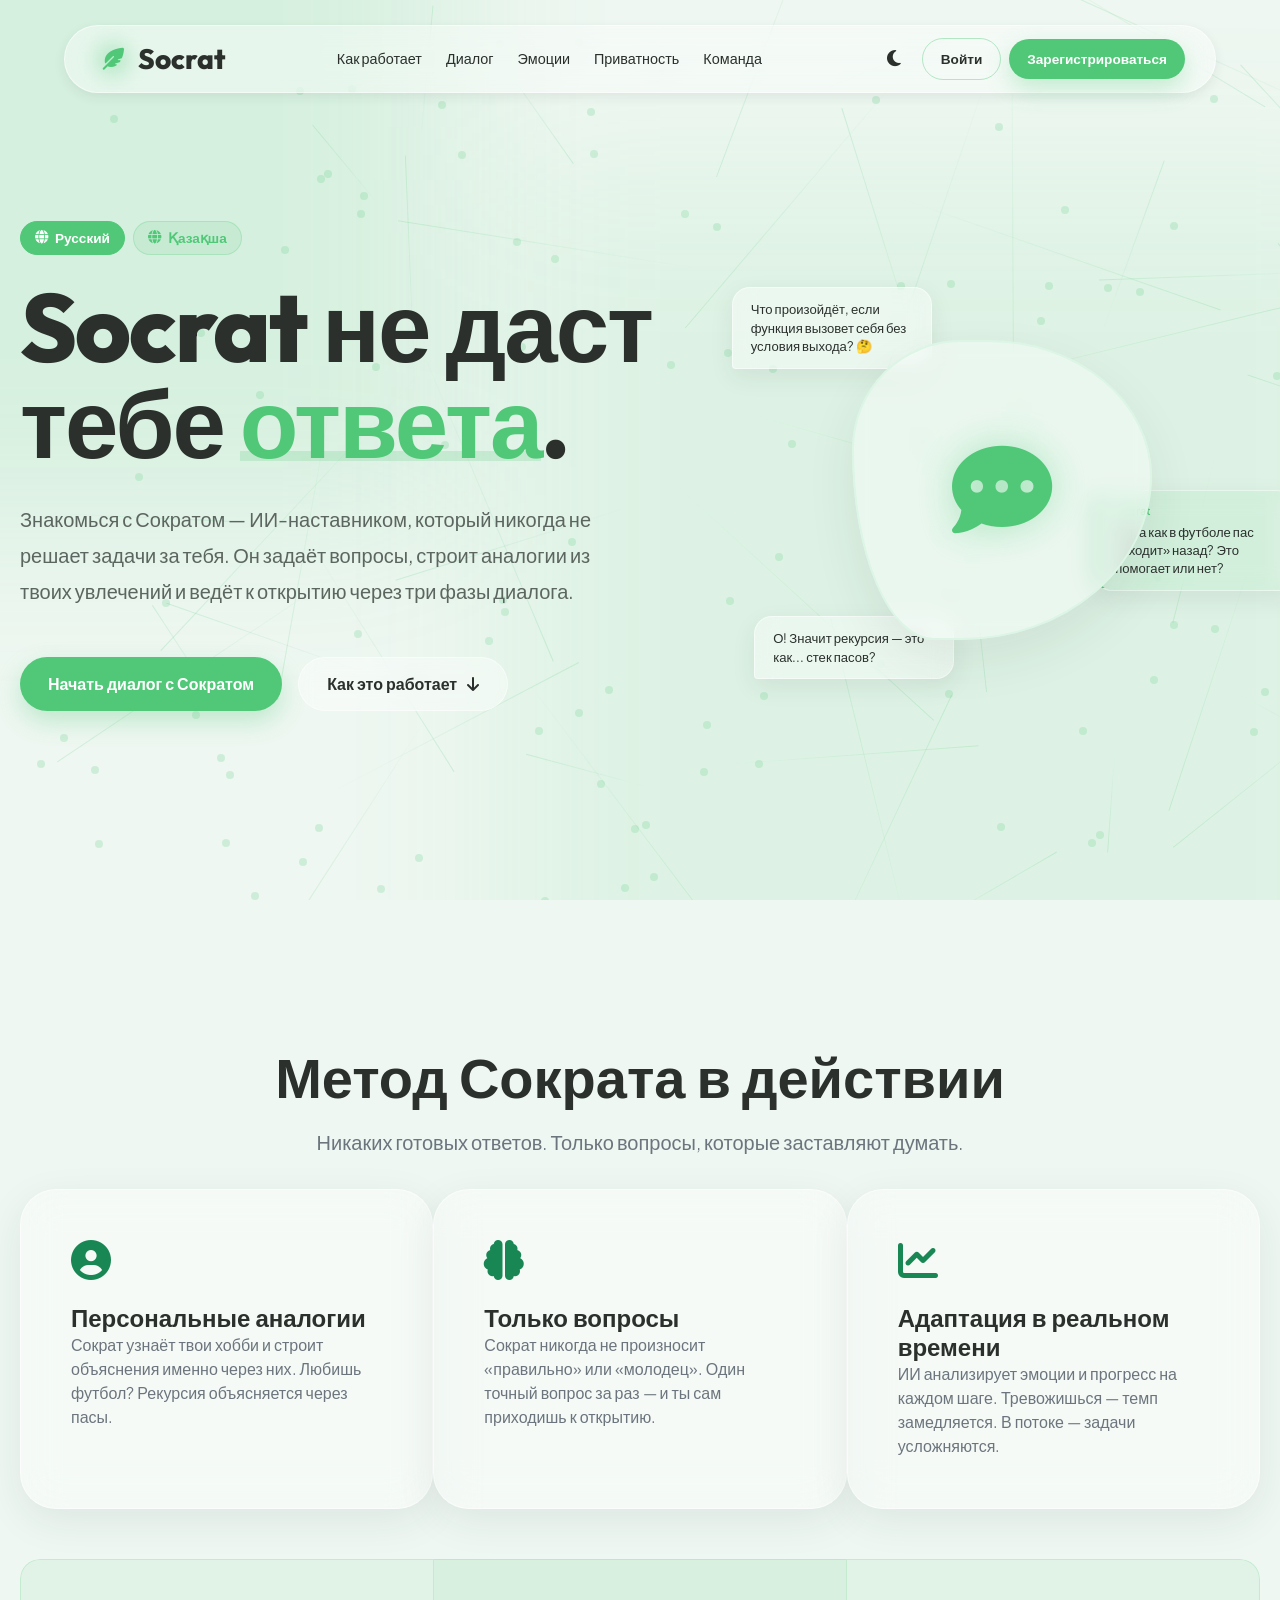
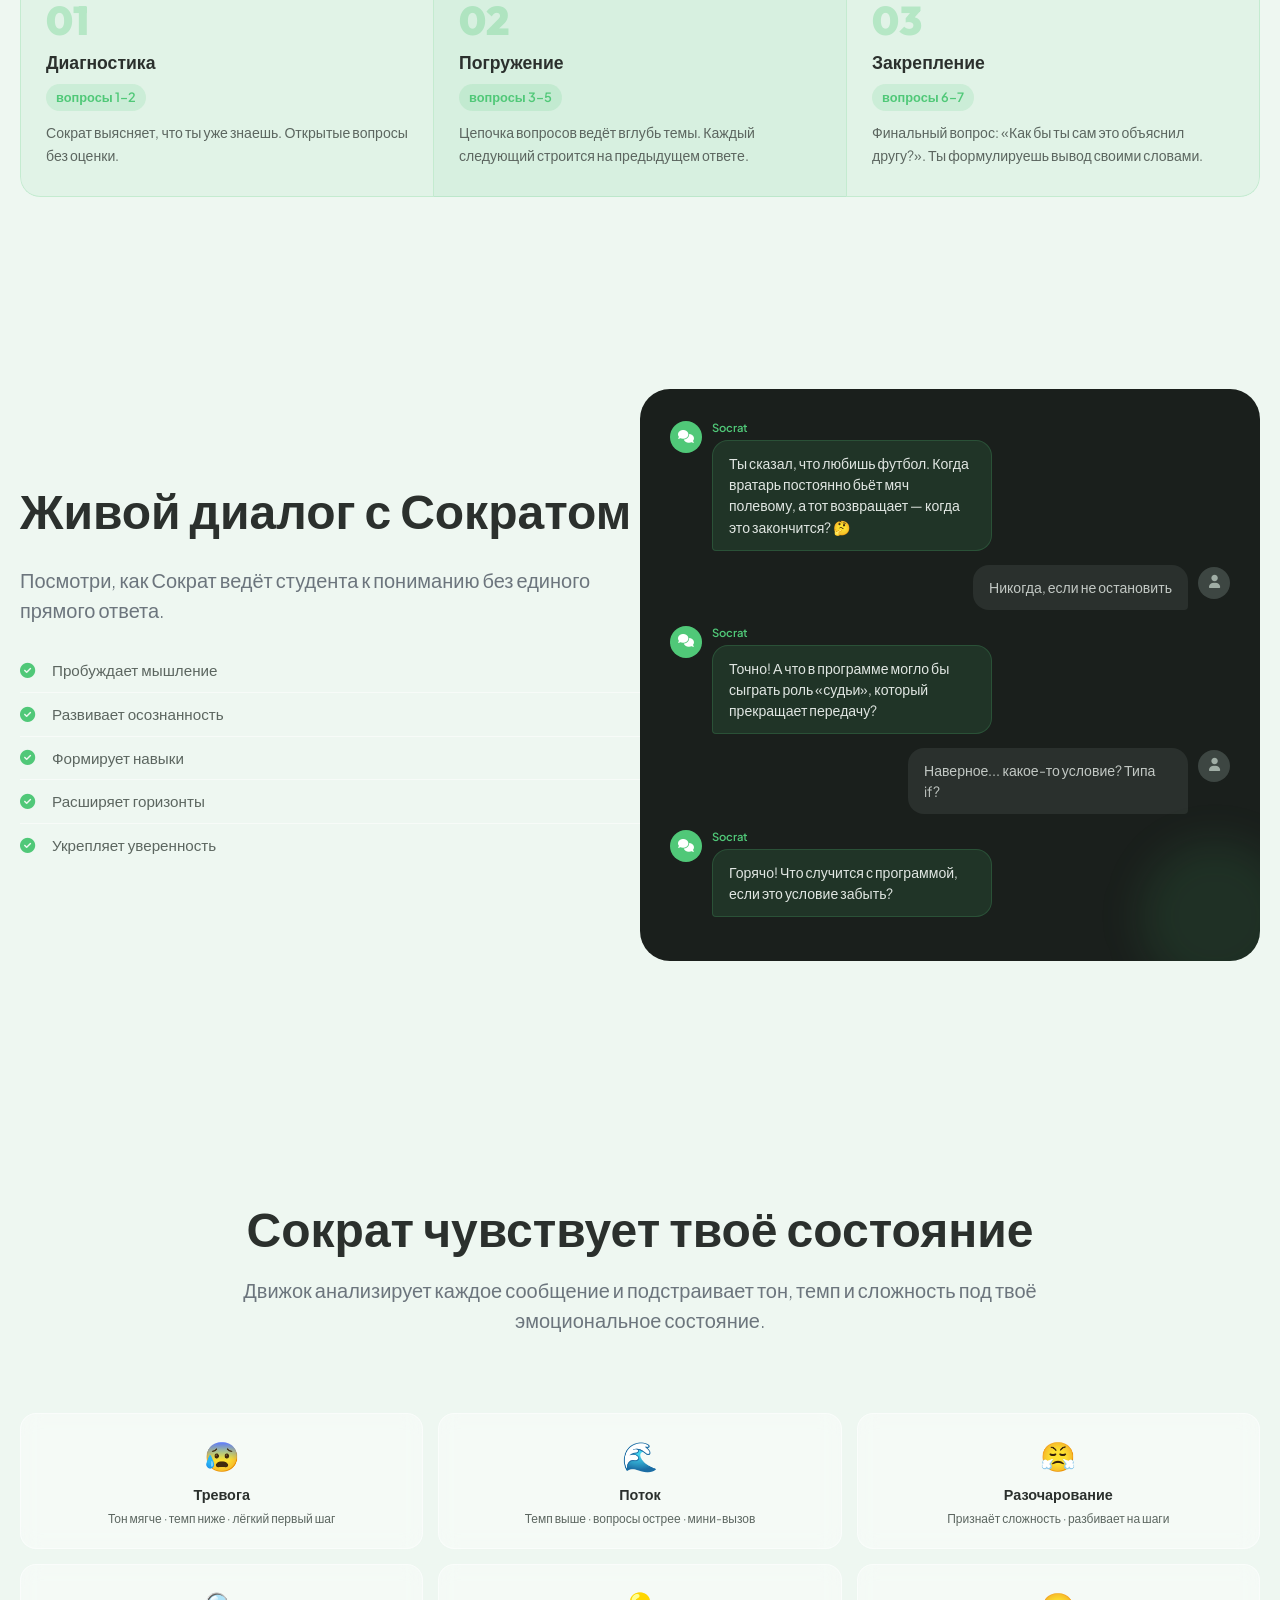
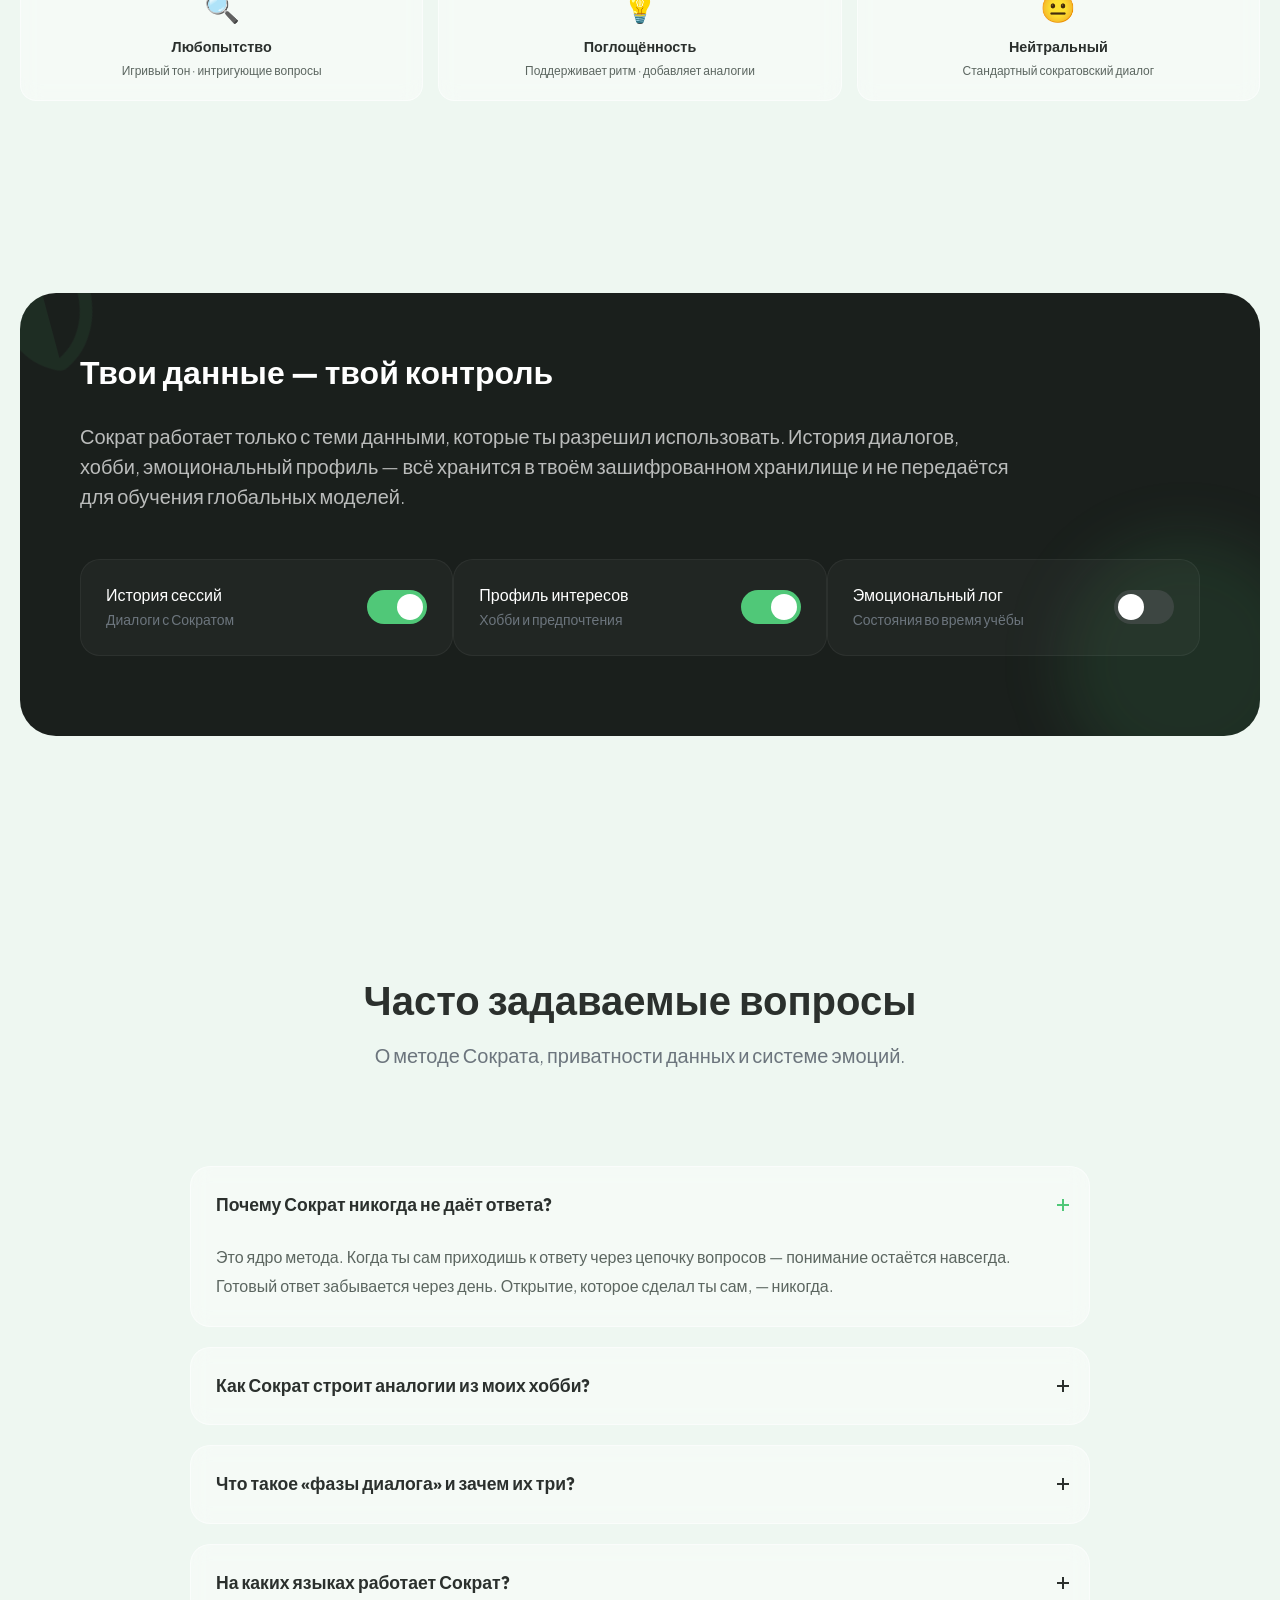
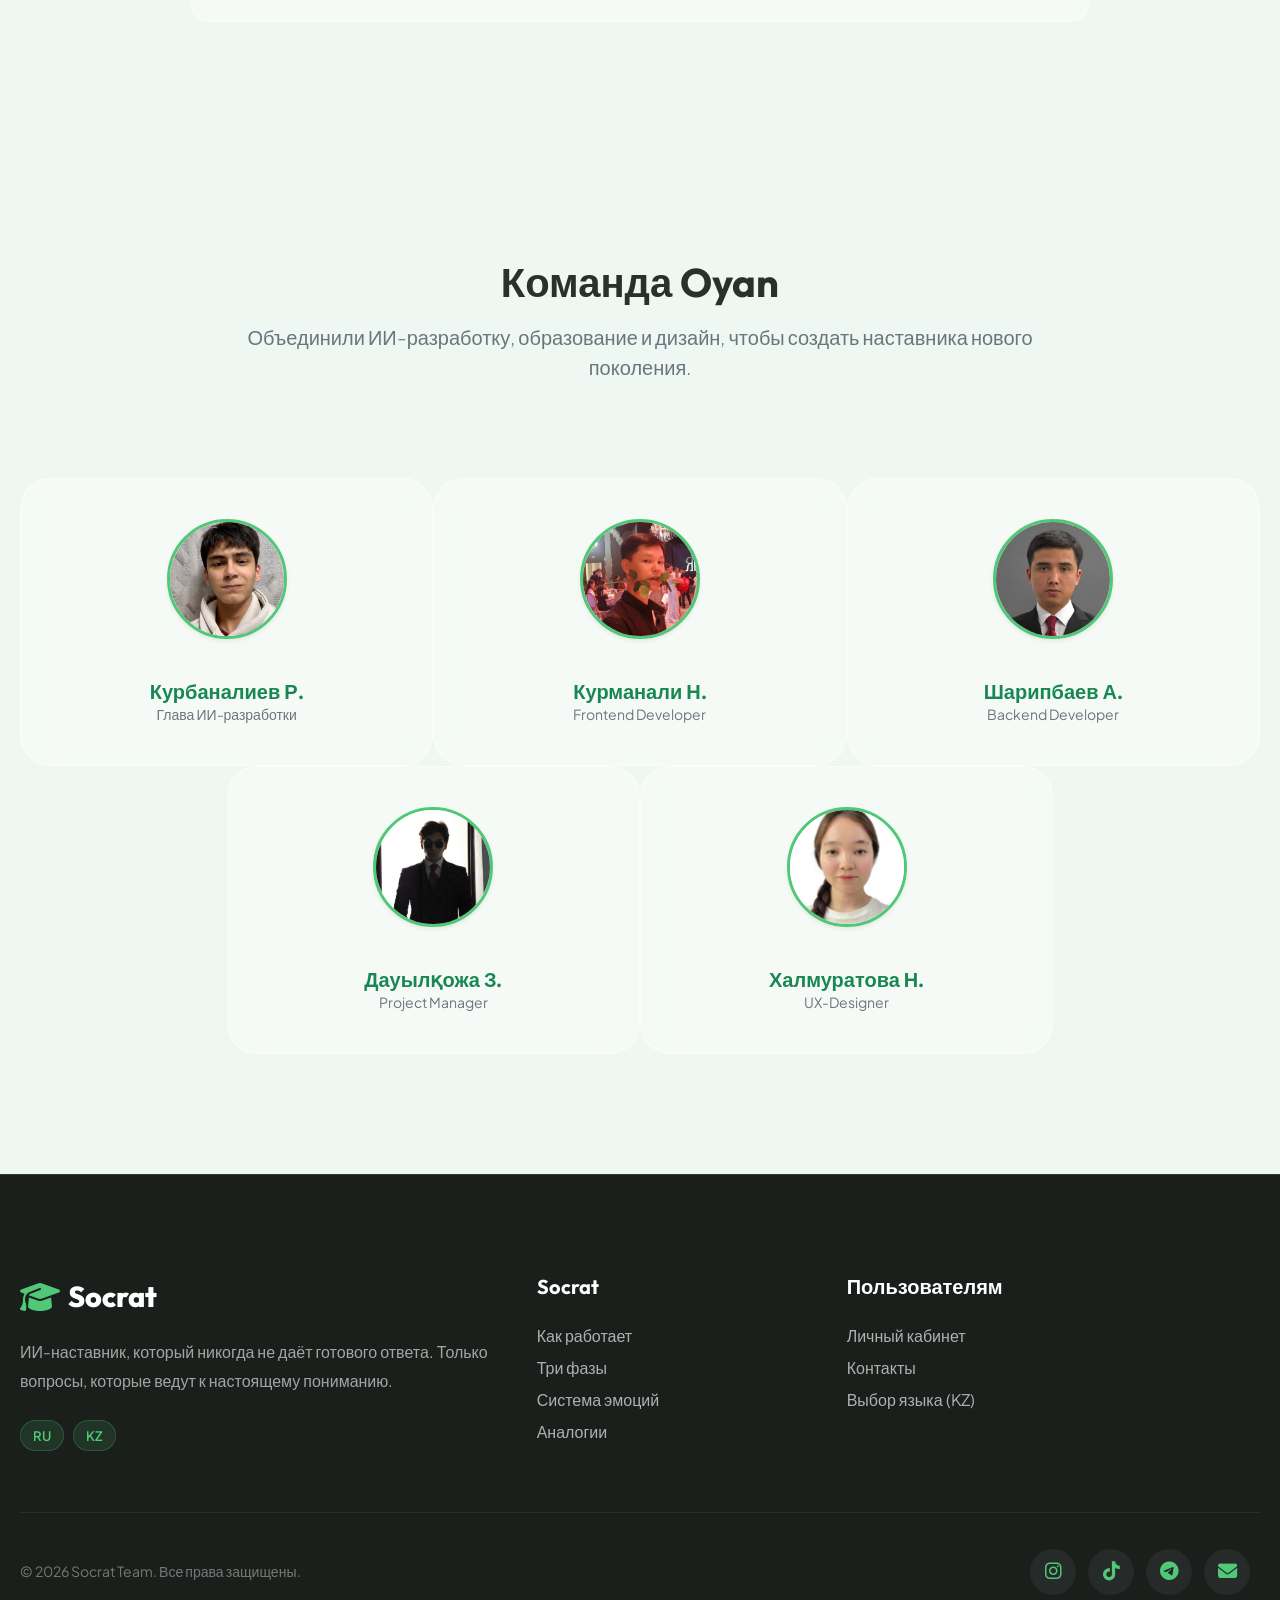
==== commit e40a865e: "Update index.html" ====
--- a/index.html
+++ b/index.html
@@ -447,7 +447,7 @@
             <div class="col-md-4" data-aos="fade-up" data-aos-delay="200">
                 <div class="premium-team-item-team-item h-100 text-center">
                     <div class="avatar-wrapper mb-3">
-                        <img src="./images/nurda.jpeg" alt="Курманали Н." class="rounded-circle shadow-sm" style="width: 120px; height: 120px; object-fit: cover; border: 3px solid var(--emerald);">
+                        <img src="images/nurda.jpeg" alt="Курманали Н." class="rounded-circle shadow-sm" style="width: 120px; height: 120px; object-fit: cover; border: 3px solid var(--emerald);">
                     </div>
                     <h5 class="fw-bold text-success">Курманали Н.</h5>
                     <p class="small text-secondary mb-0">Frontend Developer</p>
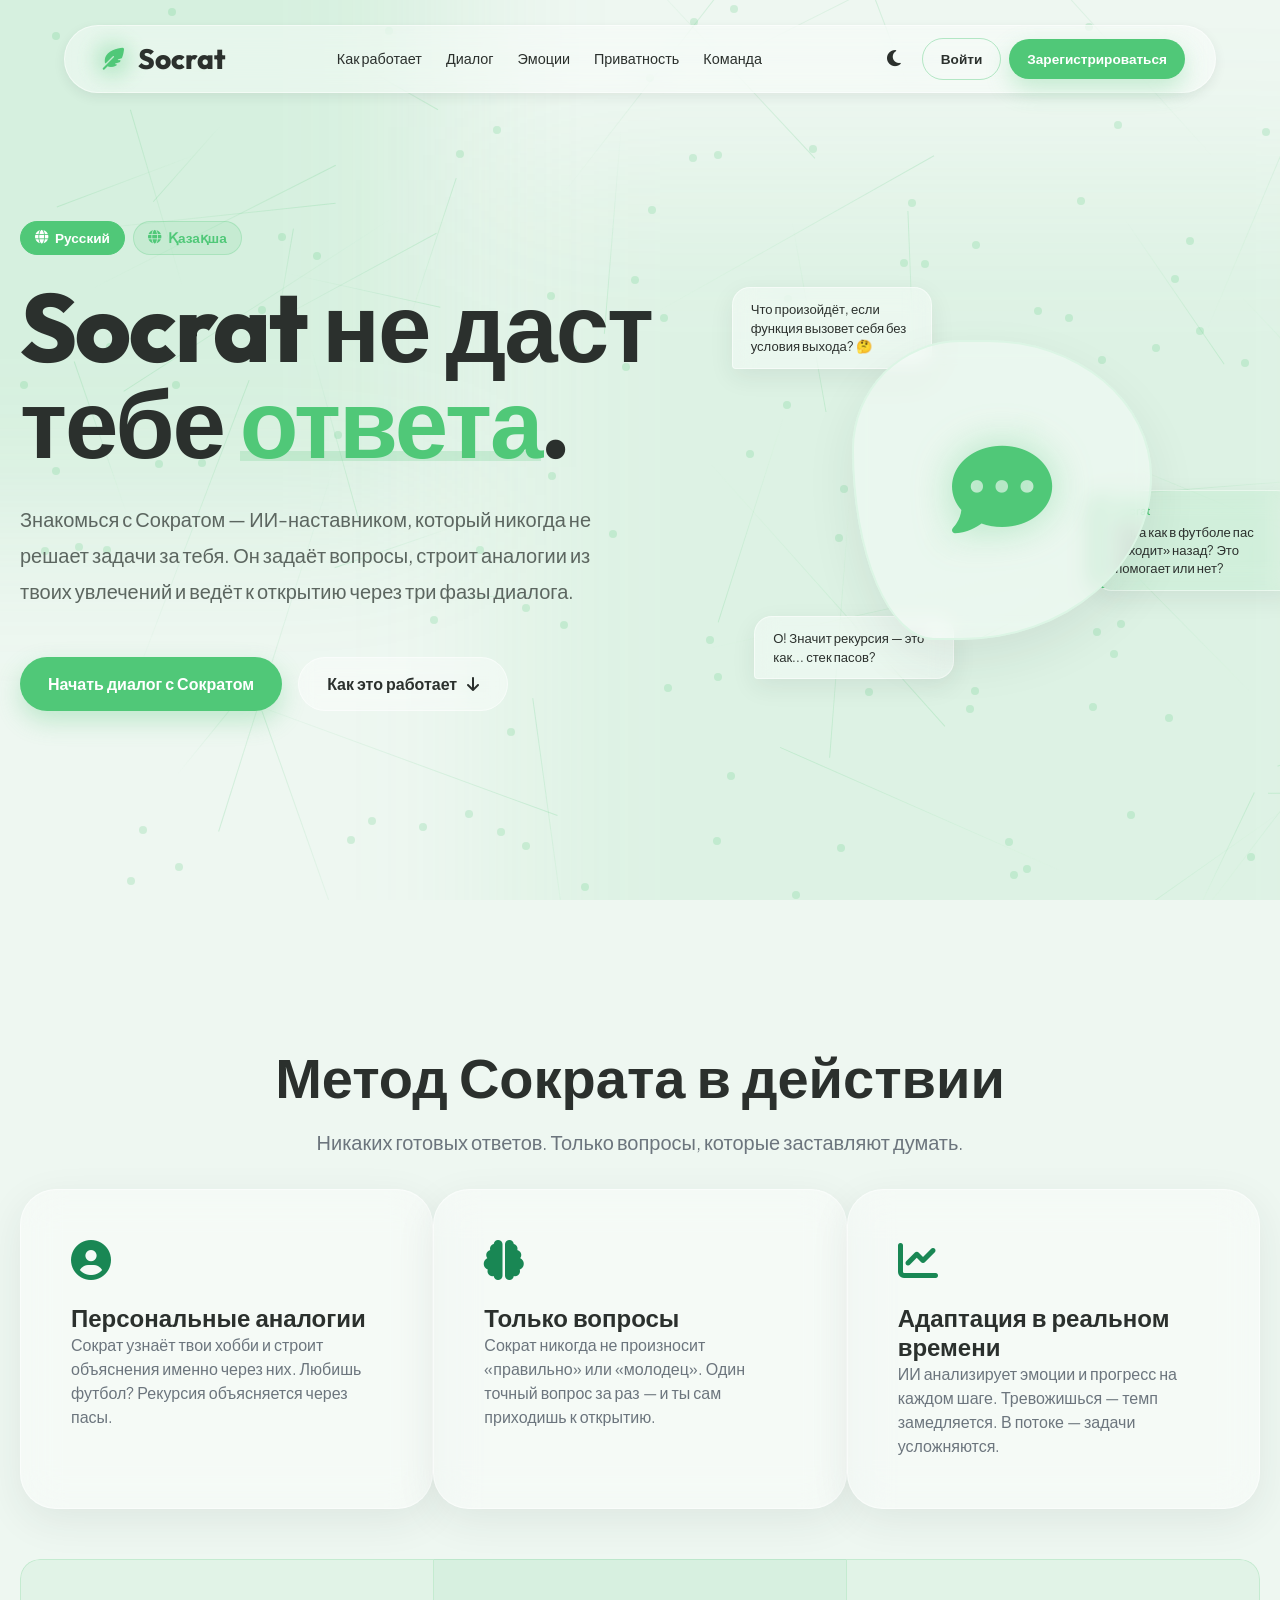
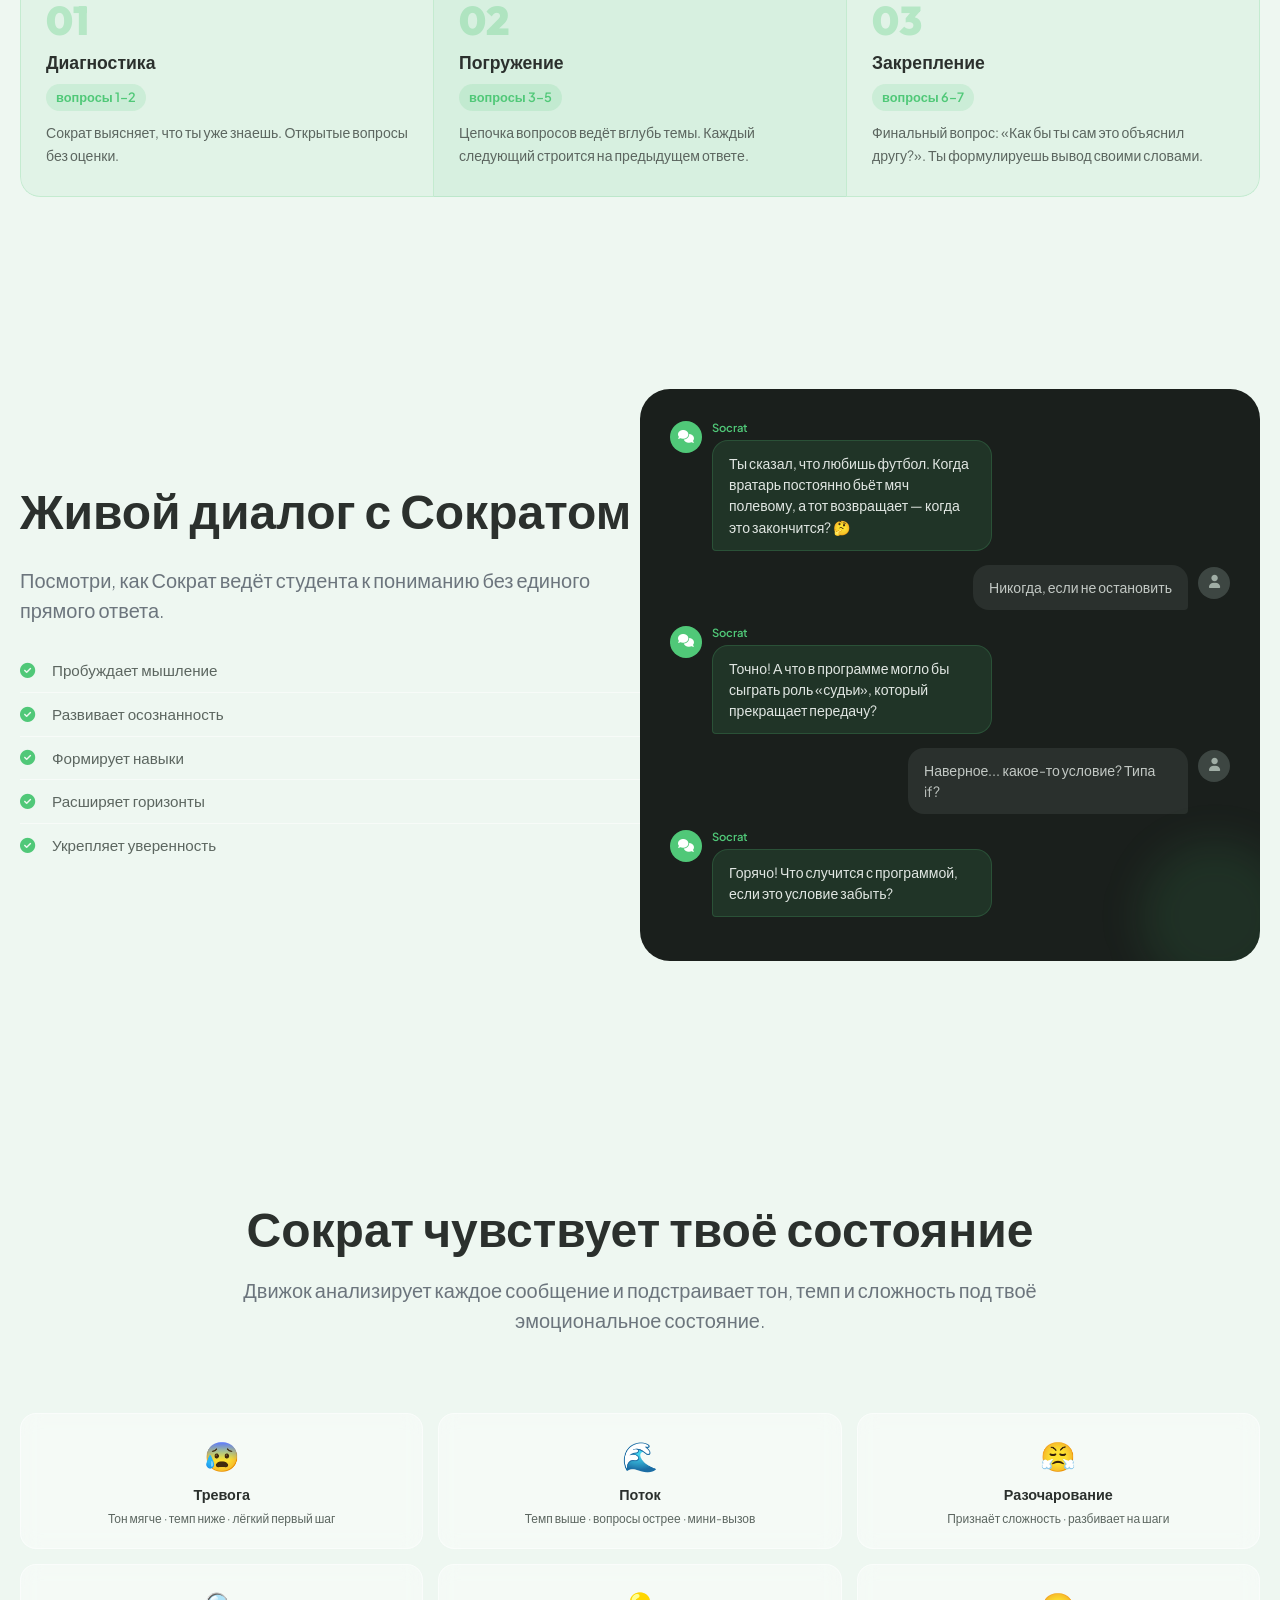
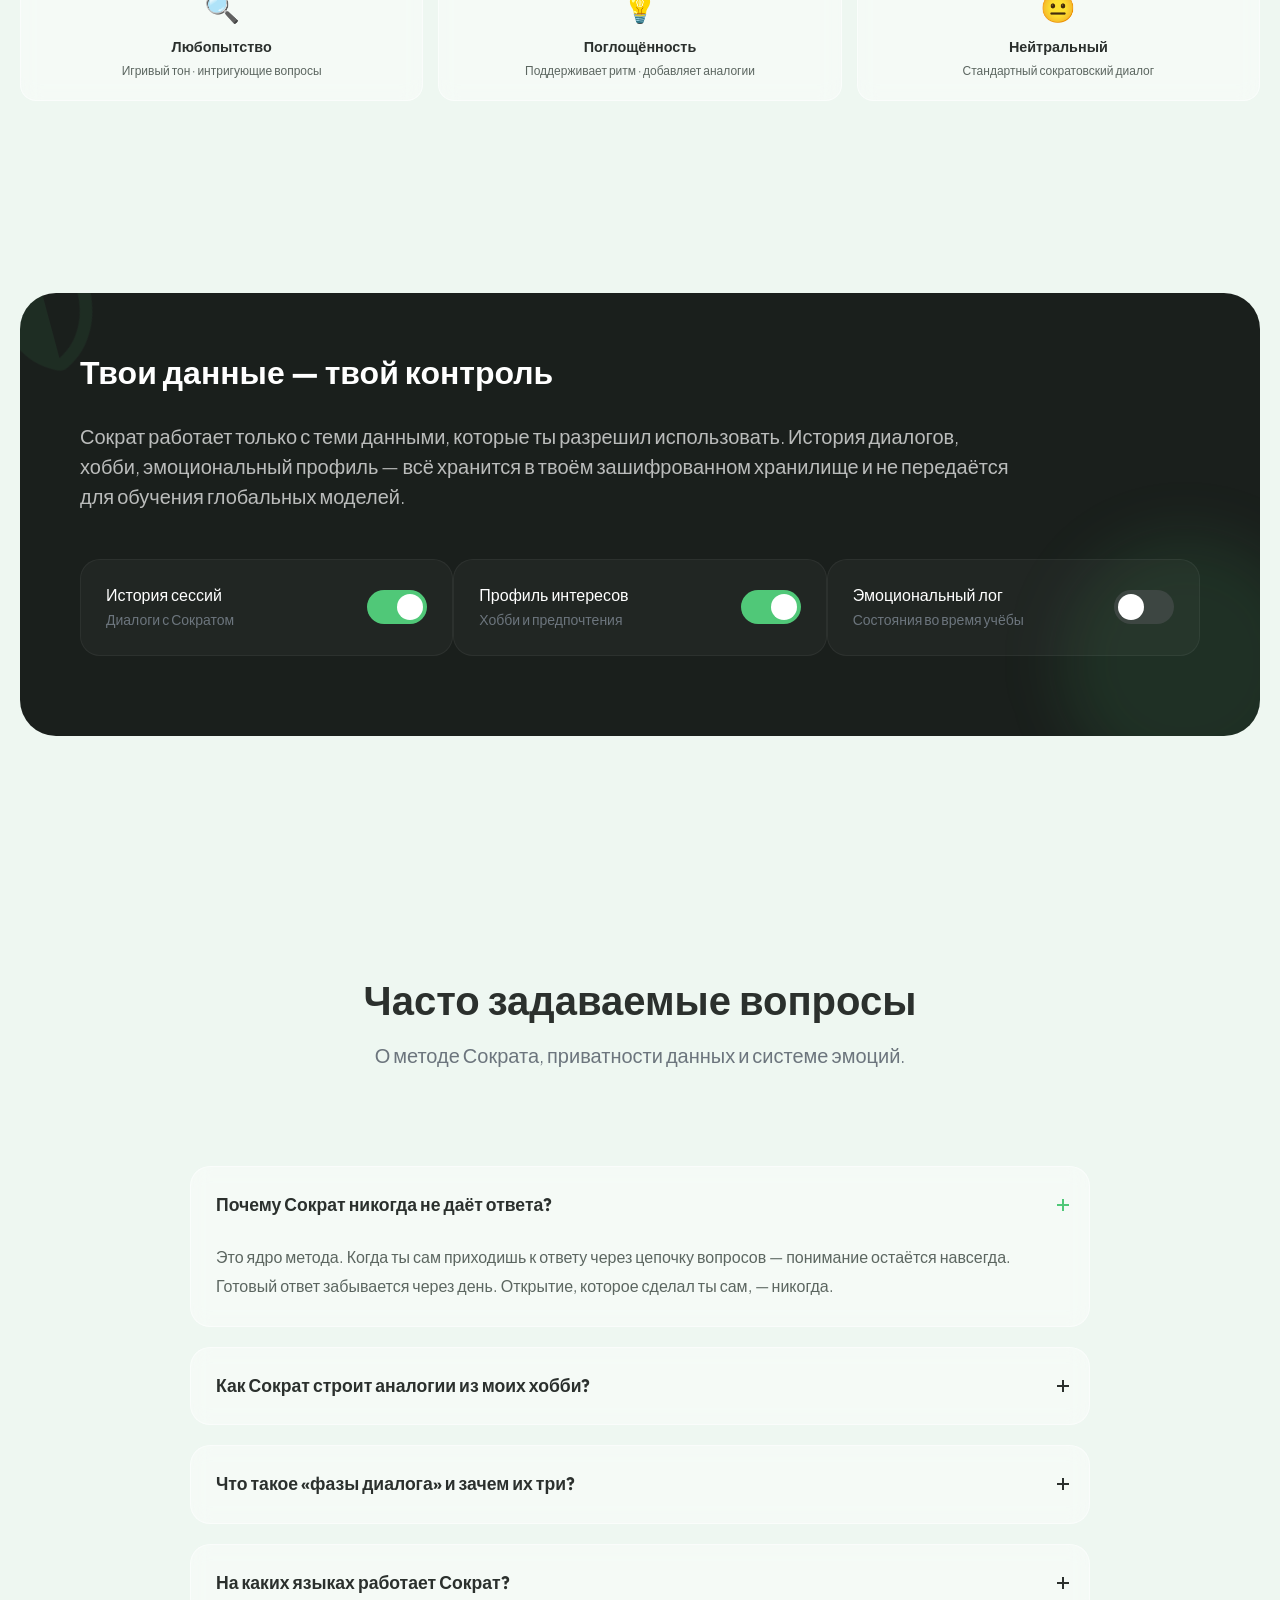
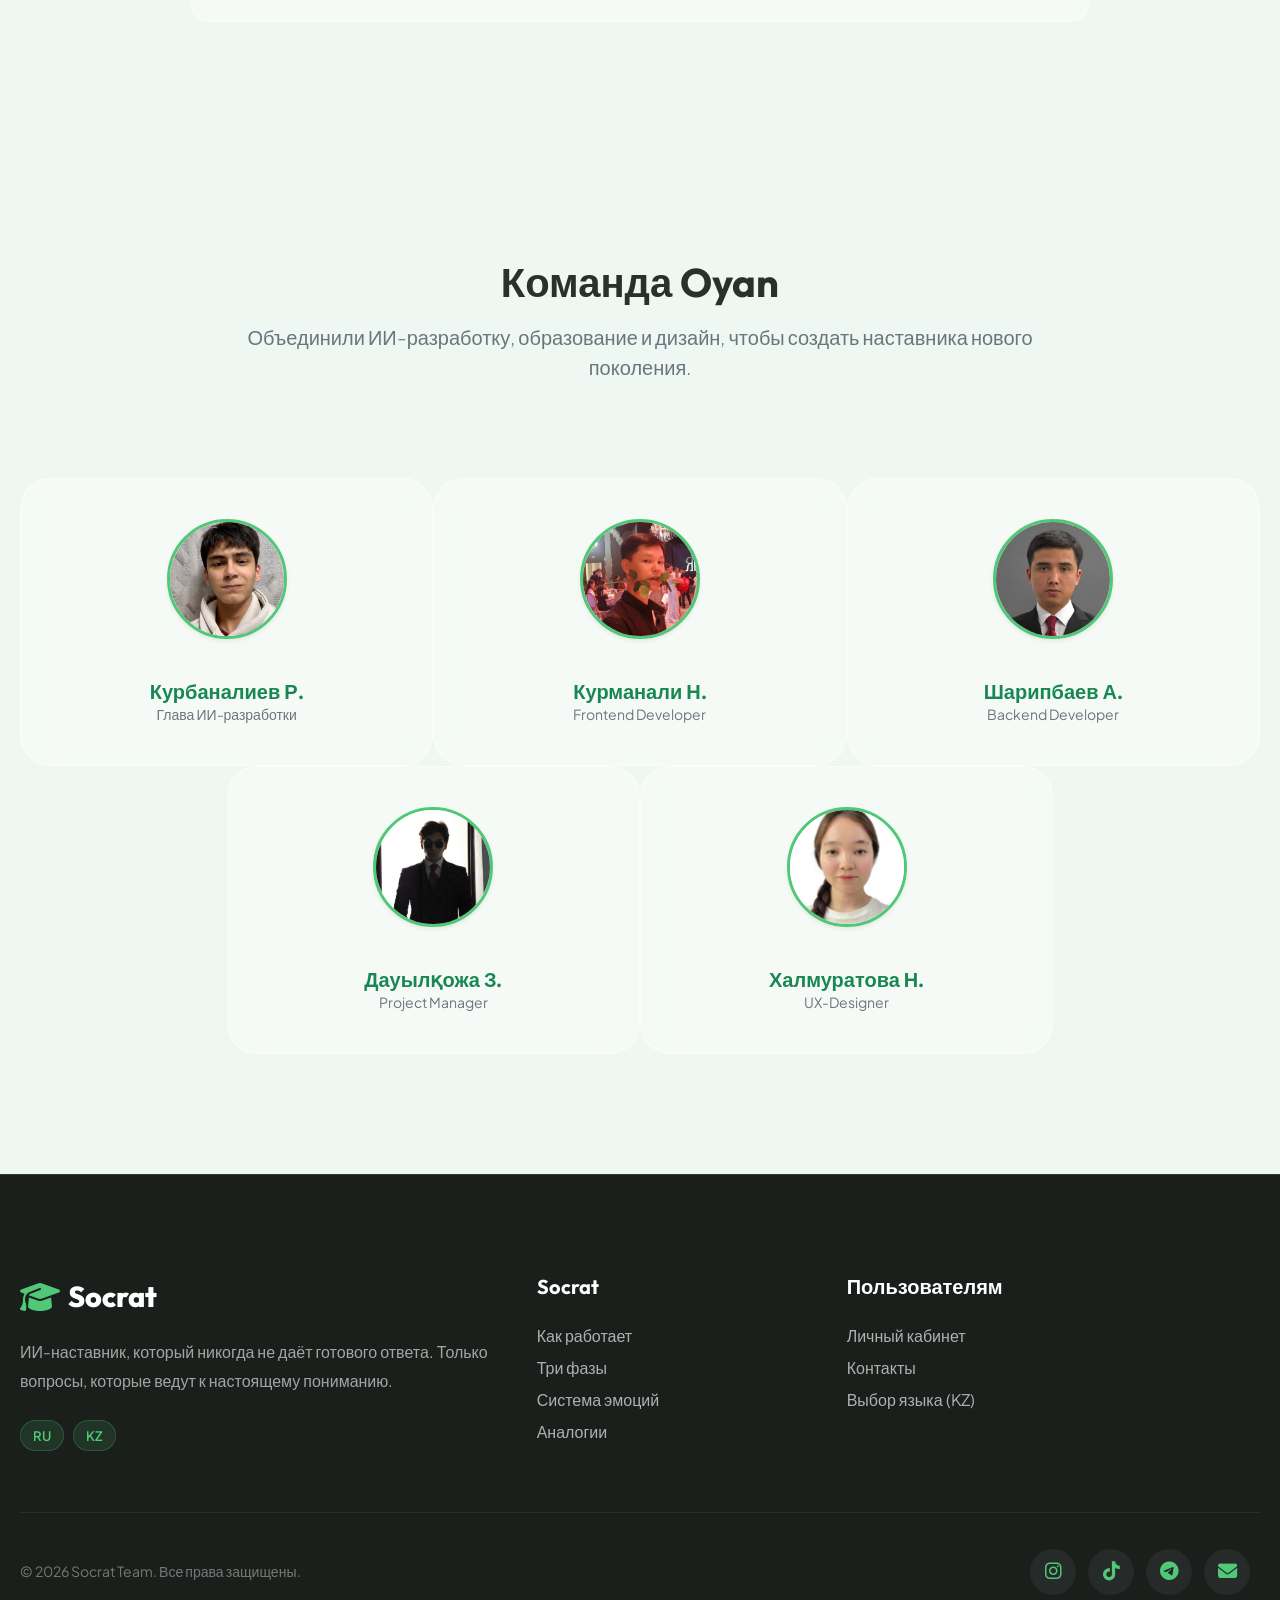
==== commit e0d62ab2: "Update index.html" ====
--- a/index.html
+++ b/index.html
@@ -447,7 +447,7 @@
             <div class="col-md-4" data-aos="fade-up" data-aos-delay="200">
                 <div class="premium-team-item-team-item h-100 text-center">
                     <div class="avatar-wrapper mb-3">
-                        <img src="images/nurda.jpeg" alt="Курманали Н." class="rounded-circle shadow-sm" style="width: 120px; height: 120px; object-fit: cover; border: 3px solid var(--emerald);">
+                        <img src="./images/nurda.jpeg" alt="Курманали Н." class="rounded-circle shadow-sm" style="width: 120px; height: 120px; object-fit: cover; border: 3px solid var(--emerald);">
                     </div>
                     <h5 class="fw-bold text-success">Курманали Н.</h5>
                     <p class="small text-secondary mb-0">Frontend Developer</p>
